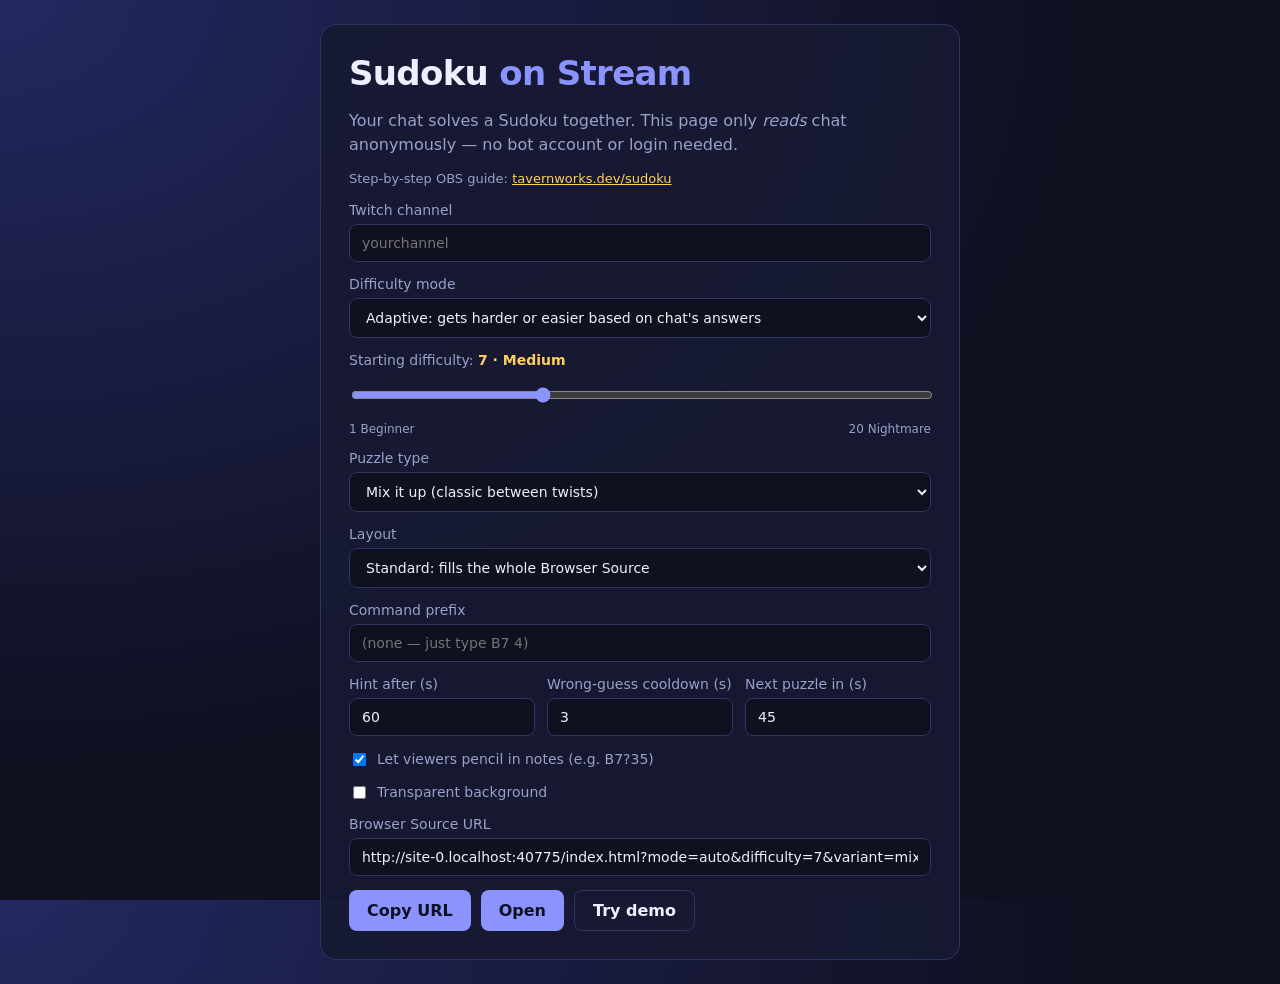
==== index.html @ 921c8704 "Merge remote-tracking branch 'origin/main' into ccr-f6bbf053-8297dw # Conflicts: #	index.html #	js/g" ====
<!doctype html>
<html lang="en">
<head>
  <meta charset="utf-8">
  <meta name="viewport" content="width=device-width, initial-scale=1">
  <title>Sudoku on Stream</title>
  <link rel="stylesheet" href="css/style.css">
</head>
<body>
  <!-- Setup screen: shown when no ?channel= is given -->
  <section id="setup">
    <div class="setup-card">
      <h1>Sudoku <span>on Stream</span></h1>
      <p>Your chat solves a Sudoku together. This page only <em>reads</em> chat anonymously — no bot account or login needed.</p>
      <p class="small">Step-by-step OBS guide: <a href="https://tavernworks.dev/sudoku/" target="_blank" rel="noopener">tavernworks.dev/sudoku</a></p>
      <form id="setup-form">
        <label>Twitch channel <input name="channel" placeholder="yourchannel" required autocomplete="off"></label>
        <label>Difficulty mode
          <select name="mode">
            <option value="auto">Adaptive: gets harder or easier based on chat's answers</option>
            <option value="fixed">Fixed: always the level below</option>
            <option value="rotate">Cycle: every level in turn, 1 → 20</option>
          </select>
        </label>
        <label><span><span id="setup-level-lbl">Starting difficulty:</span> <b id="setup-level">7 · Medium</b></span>
          <input type="range" name="difficulty" min="1" max="20" step="1" value="7">
          <span class="range-ends"><span>1 Beginner</span><span>20 Nightmare</span></span>
        </label>
        <label>Puzzle type
          <select name="variant">
            <option value="mix">Mix it up (classic between twists)</option>
            <option value="classic">Classic only</option>
            <option value="diagonal">Diagonal: both diagonals have 1–9</option>
            <option value="windoku">Windoku: 4 extra shaded boxes</option>
            <option value="centerdot">Center Dot: box centers have 1–9</option>
            <option value="asterisk">Asterisk: 9 starred cells have 1–9</option>
          </select>
        </label>
        <label>Layout
          <select name="frame">
            <option value="">Standard: fills the whole Browser Source</option>
            <option value="1">GuildScribe theme: fits the Sudoku on Stream scene's window (1464 × 912)</option>
          </select>
        </label>
        <label>Command prefix <input name="prefix" placeholder="(none — just type B7 4)" autocomplete="off"></label>
        <div class="row3">
          <label>Hint after (s) <input name="hint" type="number" min="0" value="60"></label>
          <label>Wrong-guess cooldown (s) <input name="cooldown" type="number" min="0" value="3"></label>
          <label>Next puzzle in (s) <input name="next" type="number" min="3" value="45"></label>
        </div>
        <label class="check"><input type="checkbox" name="notes" value="1" checked> Let viewers pencil in notes (e.g. B7?35)</label>
        <label class="check"><input type="checkbox" name="bg" value="transparent"> Transparent background</label>
        <label>Browser Source URL <input id="setup-url" readonly></label>
        <div class="actions">
          <button type="button" id="setup-copy">Copy URL</button>
          <button type="submit">Open</button>
          <button type="button" id="setup-demo" class="ghost">Try demo</button>
        </div>
      </form>
    </div>
  </section>

  <!-- Game screen -->
  <main id="game">
    <div class="board-wrap">
      <div id="board"></div>
    </div>
    <aside class="panel">
      <header>
        <h1>Sudoku <span>on Stream</span></h1>
        <div class="meta">
          <span id="round-no"></span>
          <span id="difficulty"></span>
          <span id="variant" hidden></span>
          <span id="timer">0:00</span>
        </div>
        <div class="progress"><div id="progress-bar"></div></div>
        <div class="meta small"><span id="remaining"></span><span id="hint-in"></span></div>
      </header>

      <section class="how">
        <h2>How to play</h2>
        <p id="rule" class="rule" hidden></p>
        <p>Type a <b>cell</b> then a <b>number</b> in chat:</p>
        <div class="example"><span id="how-prefix"></span>B7 4</div>
        <p class="small">No space needed: <code><span id="how-prefix3"></span>B74</code> works too, and so does <code><span id="how-prefix2"></span>b7=4</code>. Right answer <b>+10</b>, finish a row / column / box <b>+5</b> each, wrong <b>−2</b> and a short timeout.</p>
        <div id="how-notes" class="notes-how">
          <p class="small">✏️ <b>Notes:</b> put <b>?</b> after the cell, then the numbers. No points.</p>
          <p id="note-ex" class="note-ex" hidden><code id="note-ex-cmd"></code> <span id="note-ex-what"></span>, like the dashed cell <b id="note-ex-cell"></b>, which always shows what can still go there.</p>
          <p class="small"><code><span class="how-prefix-n"></span>B7?-3</code> rubs out 3 · <code><span class="how-prefix-n"></span>B7?x</code> clears.</p>
        </div>
      </section>

      <section>
        <h2>This puzzle</h2>
        <ol id="round-list" class="lb"></ol>
      </section>

      <section>
        <h2>All-time</h2>
        <ol id="all-list" class="lb"></ol>
      </section>

      <section class="feed-wrap">
        <h2>Live</h2>
        <ul id="feed"></ul>
      </section>

      <footer><span id="status" data-state="connecting">○ connecting…</span></footer>
      <input id="test-input" placeholder="Test chat: type B7 4 or !sudoku new, then Enter" hidden>
    </aside>

    <div id="paused-card">
      <div class="pc-icon">⏸</div>
      <div class="pc-title">Paused</div>
      <div class="pc-sub">Back in a moment — hold your answers!</div>
    </div>

    <div id="overlay">
      <div class="ov-card">
        <div class="ov-title">Solved!</div>
        <div class="ov-mvp-lbl">MVP</div>
        <div id="ov-mvp"></div>
        <div id="ov-time"></div>
        <ol id="ov-list" class="lb"></ol>
        <div id="ov-adapt"></div>
        <div class="ov-next">Next puzzle in <b id="ov-next"></b>s</div>
      </div>
    </div>
  </main>

  <script src="js/sudoku.js"></script>
  <script src="js/twitch.js"></script>
  <script src="js/game.js"></script>
</body>
</html>
---- css/style.css ----
:root {
  --bg: #0f1020;
  --bg2: #171a33;
  --panel: rgba(23, 26, 51, 0.92);
  --line: #2e3463;
  --line-strong: #8b93ff;
  --text: #eef0ff;
  --muted: #9aa0c8;
  --given: #ffffff;
  --accent: #8b93ff;
  --accent2: #ffcf5c;
  --good: #4ade80;
  --bad: #ff5c7a;
  --cell: #1b1f3d;
  --cell-empty: #14172e;
  /* Board: light "paper" with dark ink for maximum number contrast. */
  --b-empty: #f8f9ff;
  --b-given-bg: #dde2f7;
  --b-given: #0e1130;
  --b-claimed-bg: #ffffff;
  --b-line: #b7bde0;
  --b-line-strong: #2f3576;
  --b-coord: #7d84ad;
  --b-note: #3a418c;
  --b-hint: #5d6390;
  --b-mark: #b77900;
  --font: "Segoe UI", system-ui, -apple-system, Roboto, "Helvetica Neue", Arial, sans-serif;
}

* { box-sizing: border-box; }
html, body { margin: 0; height: 100%; }
body {
  background: radial-gradient(ellipse at top left, #232860 0%, var(--bg) 60%);
  color: var(--text);
  font-family: var(--font);
  overflow: hidden;
}
body.transparent { background: transparent; }

/* ---------- Setup ---------- */
#setup { display: none; min-height: 100%; padding: 24px 16px; overflow: auto; }
body.setup-mode { overflow: auto; }
body.setup-mode #setup { display: grid; place-items: center; }
body.setup-mode #game { display: none; }
.setup-card { width: min(640px, 100%); background: var(--panel); border: 1px solid var(--line); border-radius: 16px; padding: 28px; }
.setup-card p { color: var(--muted); line-height: 1.5; }
.setup-card p.small { font-size: 13px; margin-top: -4px; }
.setup-card a { color: var(--accent2); }
#setup-form { display: grid; gap: 14px; }
#setup-form label { display: grid; gap: 6px; font-size: 14px; color: var(--muted); }
#setup-form label.check { display: flex; align-items: center; gap: 8px; }
#setup-form label b { color: var(--accent2); }
#setup-form input[type=range] { width: 100%; padding: 0; accent-color: var(--accent); }
#setup-form input[type=range]:disabled { opacity: 0.4; }
.range-ends { display: flex; justify-content: space-between; font-size: 12px; }
#setup-form input:not([type=checkbox]), #setup-form select {
  font: inherit; color: var(--text); background: var(--bg); border: 1px solid var(--line); border-radius: 8px; padding: 10px 12px; width: 100%;
}
.row3 { display: grid; grid-template-columns: repeat(3, 1fr); gap: 12px; }
@media (max-width: 560px) { .row3 { grid-template-columns: 1fr; } }
.actions { display: flex; gap: 10px; flex-wrap: wrap; }
button { font: inherit; font-weight: 600; border: 0; border-radius: 8px; padding: 10px 18px; background: var(--accent); color: #0f1020; cursor: pointer; }
button.ghost { background: transparent; color: var(--text); border: 1px solid var(--line); }

/* ---------- Game layout ---------- */
#game { display: flex; height: 100vh; padding: 2.5vh; gap: 2.5vh; }
.board-wrap { flex: 0 0 auto; height: 95vh; aspect-ratio: 1; display: grid; place-items: center; }
#board {
  width: 100%; height: 100%;
  display: grid;
  grid-template-columns: 0.55fr repeat(9, 1fr);
  grid-template-rows: 0.55fr repeat(9, 1fr);
  gap: 0;
}
.lbl { display: grid; place-items: center; color: var(--accent); font-weight: 800; font-size: 3.2vh; }
.lbl.col { align-items: end; padding-bottom: 0.6vh; }
.lbl.row { justify-items: end; padding-right: 1vh; }

.cell {
  position: relative;
  display: grid; place-items: center;
  background: var(--b-claimed-bg);
  border-right: 1px solid var(--b-line);
  border-bottom: 1px solid var(--b-line);
  transition: background 0.3s;
}
/* outer frame */
#board > .cell:nth-child(10n + 2) { border-left: 3px solid var(--b-line-strong); }
#board > .cell:nth-child(n + 12):nth-child(-n + 20) { border-top: 3px solid var(--b-line-strong); }
#board > .cell:nth-child(10n) { border-right: 3px solid var(--b-line-strong); }
#board > .cell:nth-child(n + 92) { border-bottom: 3px solid var(--b-line-strong); }
.cell.br { border-right: 3px solid var(--b-line-strong); }
.cell.bb { border-bottom: 3px solid var(--b-line-strong); }

.cell.empty { background: var(--b-empty); }
.cell .num { font-size: 5.6vh; font-weight: 700; line-height: 1; }
.cell .num { color: var(--b-given); }
.cell.given .num { color: var(--b-given); font-weight: 800; }
.cell.given { background: var(--b-given-bg); }
.cell.hint .num { color: var(--b-hint); font-style: italic; }
.cell .who {
  position: absolute; bottom: 0.35vh; left: 0; right: 0; text-align: center;
  font-size: 1.15vh; font-weight: 600; white-space: nowrap; overflow: hidden; text-overflow: ellipsis; padding: 0 0.3vh; opacity: 0.9;
}
.cell .coord { position: absolute; top: 0.3vh; left: 0.5vh; font-size: 1.15vh; color: var(--b-coord); opacity: 0; }
.cell.empty .coord { opacity: 0.85; }

.cell.pop .num { animation: pop 0.5s ease-out; }
@keyframes pop { 0% { transform: scale(0.2); opacity: 0; } 60% { transform: scale(1.35); } 100% { transform: scale(1); opacity: 1; } }
.cell.wrong { animation: shake 0.45s; background: #ffd3db; }
.cell.wrong .num { color: #c8102e !important; }
@keyframes shake { 0%, 100% { transform: none; } 20%, 60% { transform: translateX(-0.6vh); } 40%, 80% { transform: translateX(0.6vh); } }
.cell.unit { animation: unit 1.1s ease-out; }
@keyframes unit { 0% { background: #ffd66b; } }

/* Pencil-mark notes: a 3x3 mini grid, digit d sits in position d. */
.cell .notes {
  position: absolute; inset: 1.5vh 0.5vh 0.5vh; display: none;
  grid-template-columns: repeat(3, 1fr); grid-template-rows: repeat(3, 1fr);
  place-items: center; pointer-events: none;
}
.cell.has-notes .notes { display: grid; }
.cell.wrong .notes { display: none; }
.cell .notes span { font-size: 2vh; font-weight: 700; line-height: 1; color: var(--b-note); visibility: hidden; }
.cell .notes span.on { visibility: visible; }
.cell.noted .notes { animation: noted 0.6s ease-out; }
@keyframes noted { 0% { opacity: 0.2; transform: scale(0.85); } 100% { opacity: 1; transform: none; } }
.how .notes-how { margin-top: 0.8vh; }
.how .note-ex { color: var(--text); font-size: 1.8vh; }
.how .note-ex code { font-size: 2.4vh; font-weight: 800; background: var(--bg); border-radius: 0.6vh; padding: 0.1vh 0.8vh; font-family: ui-monospace, Consolas, monospace; }
/* The always-on notes example cell. */
.cell.example { outline: 0.35vh dashed var(--b-mark); outline-offset: -0.55vh; }
.cell.example .notes span { color: var(--b-mark); }
.cell.example .coord { color: var(--b-mark); font-weight: 700; }

/* Variant regions: a tint that works on given, empty and claimed cells. */
.cell.x-diag, .cell.x-win, .cell.x-dot, .cell.x-star { box-shadow: inset 0 0 0 100vh rgba(255, 186, 40, 0.22); }
.cell.x-dot::after, .cell.x-star::after {
  position: absolute; top: 0.25vh; right: 0.6vh; font-size: 1.6vh; line-height: 1; color: var(--b-mark);
}
.cell.x-dot::after { content: "●"; }
.cell.x-star::after { content: "★"; }

/* ---------- Panel ---------- */
.panel {
  flex: 1 1 auto; min-width: 0;
  display: flex; flex-direction: column; gap: 1.6vh;
  background: var(--panel); border: 1px solid var(--line); border-radius: 1.6vh; padding: 2.2vh 2.4vh;
  font-size: 1.9vh; overflow: hidden;
}
h1 { margin: 0; font-size: 4vh; letter-spacing: -0.02em; }
h1 span { color: var(--accent); }
.setup-card h1 { font-size: 34px; }
h2 { margin: 0 0 0.8vh; font-size: 1.5vh; text-transform: uppercase; letter-spacing: 0.12em; color: var(--muted); }
.meta { display: flex; gap: 1.2vh; align-items: center; margin-top: 1vh; color: var(--muted); }
.meta.small { font-size: 1.5vh; justify-content: space-between; margin-top: 0.6vh; }
#timer { margin-left: auto; font-variant-numeric: tabular-nums; color: var(--text); font-weight: 700; }
#difficulty { text-transform: capitalize; font-weight: 700; padding: 0.2vh 1vh; border-radius: 99px; background: var(--line); color: var(--text); }
#difficulty[data-level=easy] { background: #1f5f3f; }
#difficulty[data-level=medium] { background: #6a5520; }
#difficulty[data-level=hard] { background: #7a2338; }
#difficulty[data-level=expert] { background: #4b1f7a; }
#variant { font-weight: 700; padding: 0.2vh 1vh; border-radius: 99px; background: #6a5520; color: var(--accent2); }
.how p.rule { color: var(--accent2); font-weight: 700; background: rgba(255, 207, 92, 0.1); border-left: 0.4vh solid var(--accent2); padding: 0.6vh 1vh; border-radius: 0.6vh; margin-bottom: 1vh; }
.progress { height: 1vh; background: var(--bg); border-radius: 99px; overflow: hidden; margin-top: 1.2vh; }
#progress-bar { height: 100%; width: 0; background: linear-gradient(90deg, var(--accent), var(--accent2)); transition: width 0.25s linear, background 0.6s; }
#progress-bar.snap { transition: none; }
/* Hint countdown: drains from full to empty, warming up as the next hint gets close. */
#progress-bar[data-level=ok] { background: var(--accent); }
#progress-bar[data-level=low] { background: var(--accent2); }
#progress-bar[data-level=urgent] { background: var(--bad); animation: hintpulse 0.8s ease-in-out infinite; }
@keyframes hintpulse { 50% { opacity: 0.55; } }

.how p { margin: 0.4vh 0; color: var(--muted); line-height: 1.4; }
.how p b { color: var(--text); }
.small { font-size: 1.5vh; }
.example { font-size: 3.6vh; font-weight: 800; color: var(--accent2); background: var(--bg); border-radius: 1vh; padding: 0.6vh 1.4vh; display: inline-block; margin: 0.4vh 0; font-family: ui-monospace, Consolas, monospace; }
code { color: var(--accent2); }

.lb { list-style: none; margin: 0; padding: 0; display: grid; gap: 0.5vh; }
.lb li { display: flex; gap: 1vh; align-items: center; background: rgba(255, 255, 255, 0.04); border-radius: 0.8vh; padding: 0.35vh 1vh; }
.lb .rk { width: 2.4vh; color: var(--muted); font-weight: 700; }
.lb .nm { font-weight: 700; flex: 1; min-width: 0; overflow: hidden; text-overflow: ellipsis; white-space: nowrap; }
.lb .dt { font-variant-numeric: tabular-nums; color: var(--text); }
.lb li:first-child .rk { color: var(--accent2); }
.lb .empty-li { color: var(--muted); justify-content: center; }

.feed-wrap { flex: 1 1 0; min-height: 8vh; overflow: hidden; }
.panel > section, .panel > header, .panel > footer, #test-input { flex-shrink: 0; }
#feed { list-style: none; margin: 0; padding: 0; display: grid; gap: 0.4vh; font-size: 1.7vh; }
#feed li { animation: slidein 0.3s ease-out; white-space: nowrap; overflow: hidden; text-overflow: ellipsis; }
#feed li.good em { color: var(--good); font-style: normal; font-weight: 700; }
#feed li.bad span { color: var(--bad); }
#feed li.bad em { color: var(--bad); font-style: normal; }
#feed li.system { color: var(--accent2); }
#feed small { color: var(--accent2); }
@keyframes slidein { from { transform: translateX(2vh); opacity: 0; } to { transform: none; opacity: 1; } }

footer { font-size: 1.4vh; color: var(--muted); }
#status[data-state=connected], #status[data-state=demo] { color: var(--good); }
#status[data-state=disconnected] { color: var(--bad); }
#test-input { font: inherit; font-size: 1.8vh; padding: 1vh; border-radius: 0.8vh; border: 1px solid var(--line); background: var(--bg); color: var(--text); }

/* ---------- Round-end overlay ---------- */
#overlay { position: fixed; inset: 0; display: none; place-items: center; background: rgba(8, 9, 20, 0.72); backdrop-filter: blur(4px); }
#overlay.show { display: grid; animation: fade 0.4s; }
@keyframes fade { from { opacity: 0; } }
.ov-card { background: var(--bg2); border: 2px solid var(--accent); border-radius: 2vh; padding: 4vh 6vh; text-align: center; min-width: 50vh; box-shadow: 0 0 6vh rgba(139, 147, 255, 0.35); }
.ov-title { font-size: 7vh; font-weight: 900; color: var(--accent2); }
.ov-mvp-lbl { margin-top: 1vh; color: var(--muted); text-transform: uppercase; letter-spacing: 0.2em; font-size: 1.6vh; }
#ov-mvp { font-size: 5vh; font-weight: 800; }
#ov-time { color: var(--muted); margin: 1vh 0 2vh; font-size: 2vh; }
#ov-list { text-align: left; font-size: 2.2vh; }
#ov-adapt { margin-top: 2.4vh; font-size: 2.2vh; font-weight: 700; color: var(--text); }
#ov-adapt[data-dir="1"] { color: var(--good); }
#ov-adapt[data-dir="-1"] { color: var(--bad); }
.ov-next { margin-top: 1.2vh; color: var(--muted); font-size: 2vh; }
.ov-next b { color: var(--text); }

/* ---------- Stopped ---------- */
#paused-card { position: fixed; inset: 0; display: none; place-content: center; text-align: center; gap: 1vh; background: rgba(8, 9, 20, 0.78); backdrop-filter: blur(6px); z-index: 10; }
body.paused #paused-card { display: grid; animation: fade 0.3s; }
.pc-icon { font-size: 10vh; line-height: 1; color: var(--accent); }
.pc-title { font-size: 8vh; font-weight: 900; color: var(--accent2); }
.pc-sub { font-size: 2.6vh; color: var(--muted); }

/* ---------- Framed: fills the torn window of GuildScribe's "Sudoku on Stream" theme scene ----------
   Wood-desk background, a cream parchment board and dark-glass panel like the theme's goldboard card.
   The padding keeps everything clear of the theme's torn edge, which overlaps the window by up to ~28 px. */
body.framed {
  --f-pad: 3.9vh;
  --f-head: "Cinzel", Georgia, serif;
  --text: #f6ead2;
  --muted: #c8ab82;
  --accent: #e6a56e;
  --accent2: #f2c46a;
  --line: #5e4128;
  --bg: #120c07;
  --bg2: #1d140c;
  --panel: rgba(21, 16, 11, 0.86);
  --b-empty: #fdf6e3;
  --b-given-bg: #ecdcb2;
  --b-given: #2b1a0a;
  --b-claimed-bg: #fffaf0;
  --b-line: #ccb489;
  --b-line-strong: #5a3a16;
  --b-coord: #a08355;
  --b-note: #6b4419;
  --b-hint: #7a6040;
  --b-mark: #b26a12;
  background:
    radial-gradient(ellipse at 28% 18%, rgba(255, 214, 150, 0.10), transparent 60%),
    repeating-linear-gradient(97deg, transparent 0 34px, rgba(0, 0, 0, 0.10) 34px 35px, transparent 35px 71px),
    linear-gradient(160deg, #3b2716 0%, #24180d 55%, #170f08 100%);
}
body.framed.transparent { background: transparent; }
.framed #game { padding: var(--f-pad); gap: var(--f-pad); }
.framed .board-wrap { height: calc(100vh - 2 * var(--f-pad)); }
.framed .lbl { color: var(--accent2); font-family: var(--f-head); text-shadow: 0 0.2vh 0.4vh #000; }
.framed .cell.unit { animation-name: unit-framed; }
@keyframes unit-framed { 0% { background: #f7c96a; } }
.framed .panel {
  font-size: 1.8vh; gap: 1.3vh; padding: 2vh 2.2vh;
  border: 1px solid rgba(230, 165, 110, 0.5);
  border-radius: 1vh;
  box-shadow: inset 0 0 0 0.5vh rgba(0, 0, 0, 0.18), inset 0 0 0 0.6vh rgba(230, 165, 110, 0.18), 0 0.8vh 2.4vh rgba(0, 0, 0, 0.45);
}
.framed h1 { font-family: var(--f-head); font-weight: 700; letter-spacing: 0.04em; color: var(--accent2); font-size: 3.3vh; }
.framed h1 span { color: var(--text); }
.framed h2 { font-family: var(--f-head); font-weight: 700; color: var(--accent); letter-spacing: 0.14em; font-size: 1.6vh; }
.framed .lb li { background: rgba(255, 236, 200, 0.06); padding: 0.2vh 1vh; }
.framed .example { font-size: 3.2vh; }
.framed .example { border: 1px solid rgba(242, 196, 106, 0.35); }
.framed #difficulty { background: var(--line); }
.framed #overlay { background: rgba(14, 9, 4, 0.72); }
.framed .ov-card { background: var(--bg2); border-color: var(--accent2); box-shadow: 0 0 6vh rgba(242, 196, 106, 0.28); }
.framed .ov-title, .framed .pc-title, .framed #ov-mvp { font-family: var(--f-head); }
.framed #paused-card { background: rgba(14, 9, 4, 0.8); }
/* Room for the Live feed: all-time shows its top 3 here (this puzzle keeps 5). */
.framed #all-list li:nth-child(n + 4) { display: none; }
.framed .feed-wrap { min-height: 12vh; }
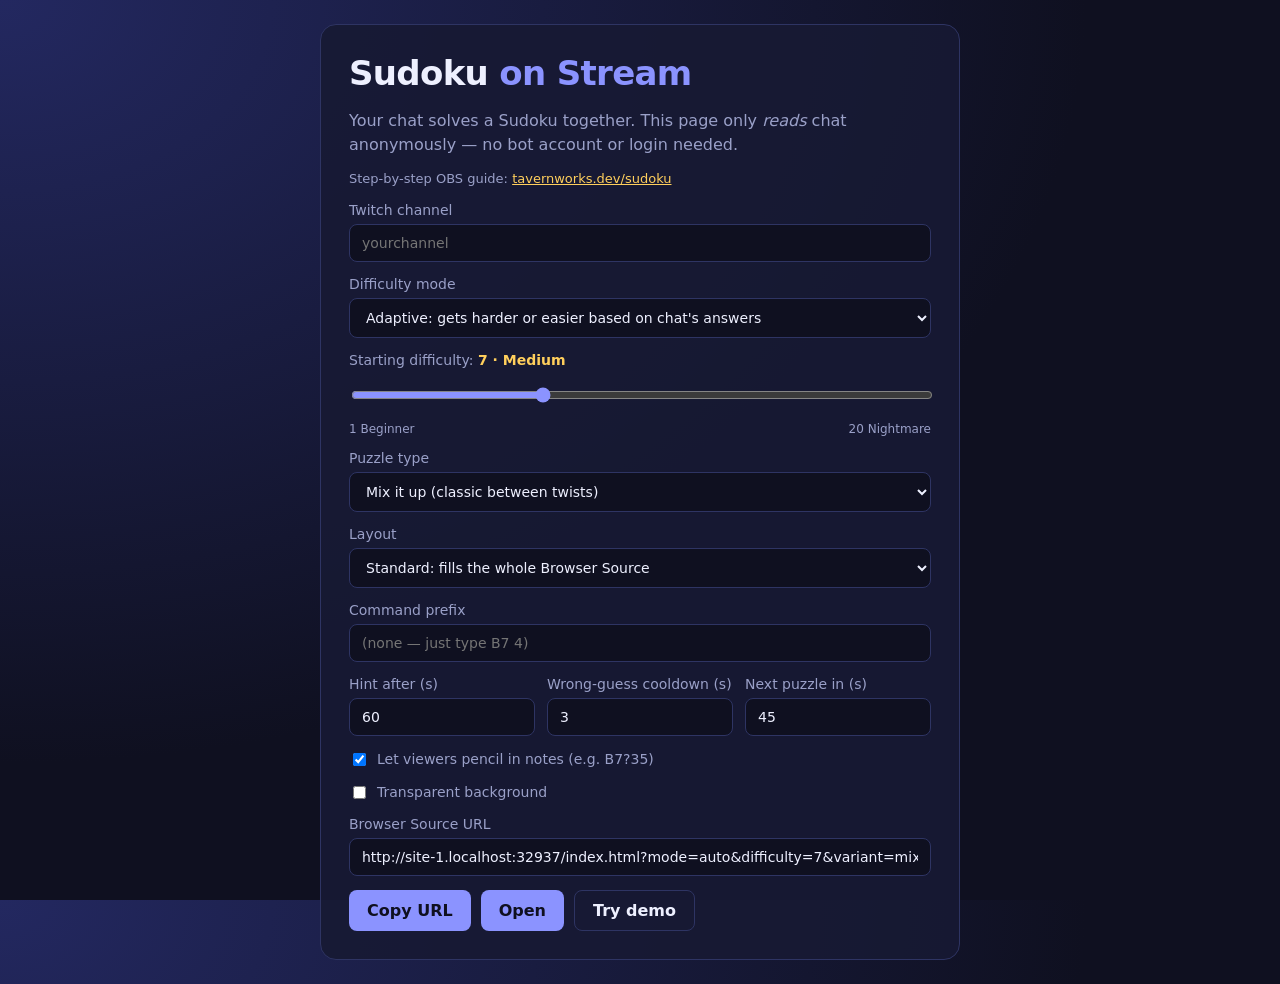
==== commit 61640047: "v1.0.2: link to tavernworks.dev/sudoku on the overlay, no-space input hint Co-Authored-By: Claude Op" ====
--- a/index.html
+++ b/index.html
@@ -89,6 +89,7 @@
           <p id="note-ex" class="note-ex" hidden><code id="note-ex-cmd"></code> <span id="note-ex-what"></span>, like the dashed cell <b id="note-ex-cell"></b>, which always shows what can still go there.</p>
           <p class="small"><code><span class="how-prefix-n"></span>B7?-3</code> rubs out 3 · <code><span class="how-prefix-n"></span>B7?x</code> clears.</p>
         </div>
+        <p class="small get-it">Get it for your stream: <b>tavernworks.dev/sudoku</b></p>
       </section>
 
       <section>
--- a/css/style.css
+++ b/css/style.css
@@ -126,6 +126,7 @@
 .cell.noted .notes { animation: noted 0.6s ease-out; }
 @keyframes noted { 0% { opacity: 0.2; transform: scale(0.85); } 100% { opacity: 1; transform: none; } }
 .how .notes-how { margin-top: 0.8vh; }
+.how p.get-it { margin-top: 1vh; padding-top: 0.8vh; border-top: 1px solid rgba(255, 255, 255, 0.08); }
 .how .note-ex { color: var(--text); font-size: 1.8vh; }
 .how .note-ex code { font-size: 2.4vh; font-weight: 800; background: var(--bg); border-radius: 0.6vh; padding: 0.1vh 0.8vh; font-family: ui-monospace, Consolas, monospace; }
 /* The always-on notes example cell. */
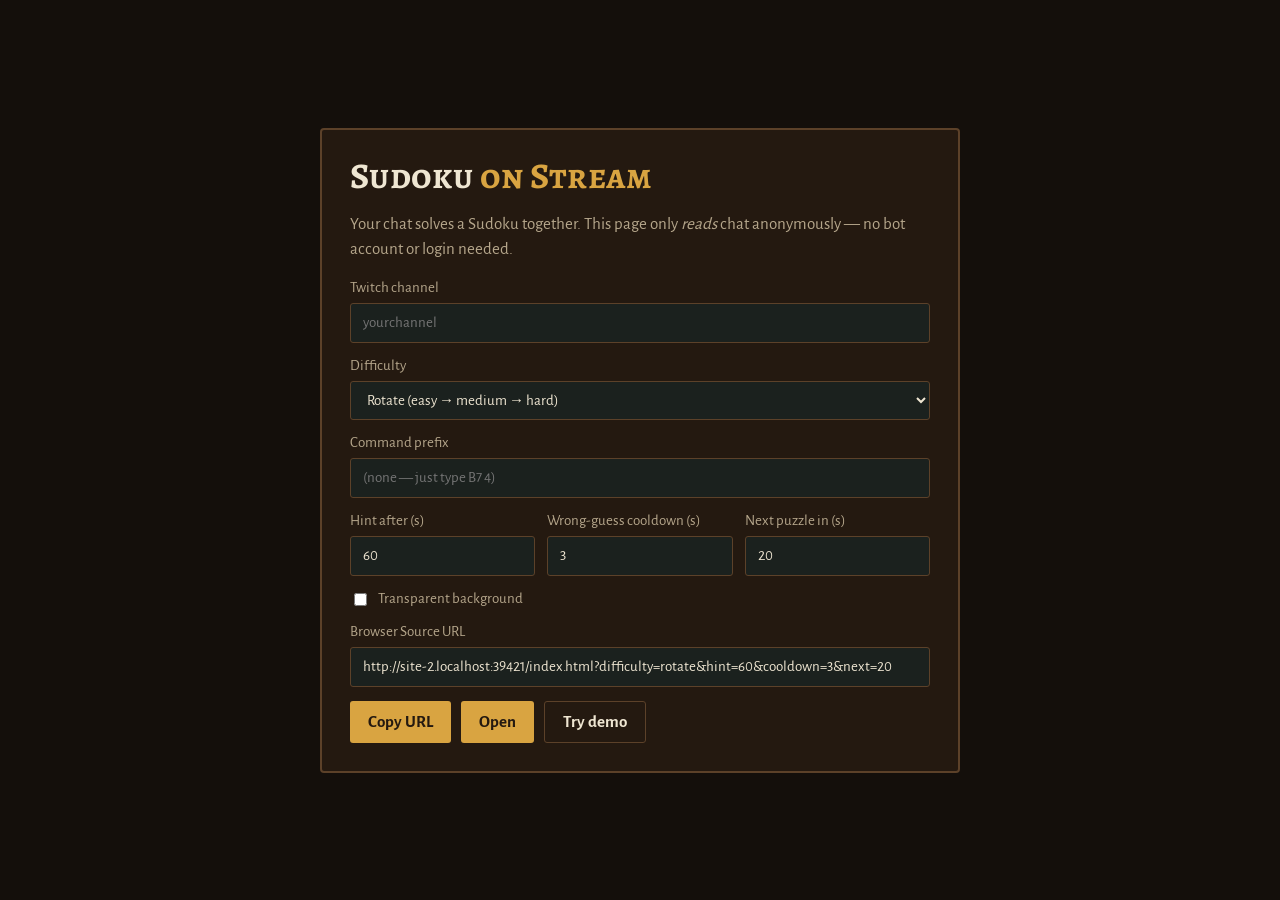
==== commit 0a4a739a: "Restyle the overlay as a tavern chalkboard Swap the generic indigo dashboard look (system font, radi" ====
--- a/index.html
+++ b/index.html
@@ -12,43 +12,22 @@
     <div class="setup-card">
       <h1>Sudoku <span>on Stream</span></h1>
       <p>Your chat solves a Sudoku together. This page only <em>reads</em> chat anonymously — no bot account or login needed.</p>
-      <p class="small">Step-by-step OBS guide: <a href="https://tavernworks.dev/sudoku/" target="_blank" rel="noopener">tavernworks.dev/sudoku</a></p>
       <form id="setup-form">
         <label>Twitch channel <input name="channel" placeholder="yourchannel" required autocomplete="off"></label>
-        <label>Difficulty mode
-          <select name="mode">
-            <option value="auto">Adaptive: gets harder or easier based on chat's answers</option>
-            <option value="fixed">Fixed: always the level below</option>
-            <option value="rotate">Cycle: every level in turn, 1 → 20</option>
-          </select>
-        </label>
-        <label><span><span id="setup-level-lbl">Starting difficulty:</span> <b id="setup-level">7 · Medium</b></span>
-          <input type="range" name="difficulty" min="1" max="20" step="1" value="7">
-          <span class="range-ends"><span>1 Beginner</span><span>20 Nightmare</span></span>
-        </label>
-        <label>Puzzle type
-          <select name="variant">
-            <option value="mix">Mix it up (classic between twists)</option>
-            <option value="classic">Classic only</option>
-            <option value="diagonal">Diagonal: both diagonals have 1–9</option>
-            <option value="windoku">Windoku: 4 extra shaded boxes</option>
-            <option value="centerdot">Center Dot: box centers have 1–9</option>
-            <option value="asterisk">Asterisk: 9 starred cells have 1–9</option>
-          </select>
-        </label>
-        <label>Layout
-          <select name="frame">
-            <option value="">Standard: fills the whole Browser Source</option>
-            <option value="1">GuildScribe theme: fits the Sudoku on Stream scene's window (1464 × 912)</option>
+        <label>Difficulty
+          <select name="difficulty">
+            <option value="rotate">Rotate (easy → medium → hard)</option>
+            <option value="easy">Easy</option>
+            <option value="medium">Medium</option>
+            <option value="hard">Hard</option>
           </select>
         </label>
         <label>Command prefix <input name="prefix" placeholder="(none — just type B7 4)" autocomplete="off"></label>
         <div class="row3">
           <label>Hint after (s) <input name="hint" type="number" min="0" value="60"></label>
           <label>Wrong-guess cooldown (s) <input name="cooldown" type="number" min="0" value="3"></label>
-          <label>Next puzzle in (s) <input name="next" type="number" min="3" value="45"></label>
+          <label>Next puzzle in (s) <input name="next" type="number" min="3" value="20"></label>
         </div>
-        <label class="check"><input type="checkbox" name="notes" value="1" checked> Let viewers pencil in notes (e.g. B7?35)</label>
         <label class="check"><input type="checkbox" name="bg" value="transparent"> Transparent background</label>
         <label>Browser Source URL <input id="setup-url" readonly></label>
         <div class="actions">
@@ -71,7 +50,6 @@
         <div class="meta">
           <span id="round-no"></span>
           <span id="difficulty"></span>
-          <span id="variant" hidden></span>
           <span id="timer">0:00</span>
         </div>
         <div class="progress"><div id="progress-bar"></div></div>
@@ -80,16 +58,9 @@
 
       <section class="how">
         <h2>How to play</h2>
-        <p id="rule" class="rule" hidden></p>
         <p>Type a <b>cell</b> then a <b>number</b> in chat:</p>
         <div class="example"><span id="how-prefix"></span>B7 4</div>
-        <p class="small">No space needed: <code><span id="how-prefix3"></span>B74</code> works too, and so does <code><span id="how-prefix2"></span>b7=4</code>. Right answer <b>+10</b>, finish a row / column / box <b>+5</b> each, wrong <b>−2</b> and a short timeout.</p>
-        <div id="how-notes" class="notes-how">
-          <p class="small">✏️ <b>Notes:</b> put <b>?</b> after the cell, then the numbers. No points.</p>
-          <p id="note-ex" class="note-ex" hidden><code id="note-ex-cmd"></code> <span id="note-ex-what"></span>, like the dashed cell <b id="note-ex-cell"></b>, which always shows what can still go there.</p>
-          <p class="small"><code><span class="how-prefix-n"></span>B7?-3</code> rubs out 3 · <code><span class="how-prefix-n"></span>B7?x</code> clears.</p>
-        </div>
-        <p class="small get-it">Get it for your stream: <b>tavernworks.dev/sudoku</b></p>
+        <p class="small">Also works: <code><span id="how-prefix2"></span>b7=4</code>. Right answer <b>+10</b>, finish a row / column / box <b>+5</b> each, wrong <b>−2</b> and a short timeout.</p>
       </section>
 
       <section>
@@ -107,15 +78,9 @@
         <ul id="feed"></ul>
       </section>
 
-      <footer><span id="status" data-state="connecting">○ connecting…</span></footer>
+      <footer><span id="status" data-state="connecting">○ connecting…</span><span class="brand">Homebrewed by Stoned Sheamus</span></footer>
       <input id="test-input" placeholder="Test chat: type B7 4 or !sudoku new, then Enter" hidden>
     </aside>
-
-    <div id="paused-card">
-      <div class="pc-icon">⏸</div>
-      <div class="pc-title">Paused</div>
-      <div class="pc-sub">Back in a moment — hold your answers!</div>
-    </div>
 
     <div id="overlay">
       <div class="ov-card">
@@ -124,7 +89,6 @@
         <div id="ov-mvp"></div>
         <div id="ov-time"></div>
         <ol id="ov-list" class="lb"></ol>
-        <div id="ov-adapt"></div>
         <div class="ov-next">Next puzzle in <b id="ov-next"></b>s</div>
       </div>
     </div>
--- a/css/style.css
+++ b/css/style.css
@@ -1,38 +1,49 @@
+/* Tavern chalkboard look: a slate board in an oak frame, ledger-style scores.
+   Fonts are bundled in /fonts (Alegreya family, SIL OFL) so it still works offline from file://. */
+
+@font-face { font-family: "Alegreya"; src: url("../fonts/alegreya-latin-700-normal.woff2") format("woff2"); font-weight: 700; font-style: normal; font-display: block; }
+@font-face { font-family: "Alegreya"; src: url("../fonts/alegreya-latin-400-italic.woff2") format("woff2"); font-weight: 400; font-style: italic; font-display: block; }
+@font-face { font-family: "Alegreya SC"; src: url("../fonts/alegreya-sc-latin-700-normal.woff2") format("woff2"); font-weight: 700; font-style: normal; font-display: block; }
+@font-face { font-family: "Alegreya Sans"; src: url("../fonts/alegreya-sans-latin-400-normal.woff2") format("woff2"); font-weight: 400; font-style: normal; font-display: block; }
+@font-face { font-family: "Alegreya Sans"; src: url("../fonts/alegreya-sans-latin-700-normal.woff2") format("woff2"); font-weight: 700; font-style: normal; font-display: block; }
+
 :root {
-  --bg: #0f1020;
-  --bg2: #171a33;
-  --panel: rgba(23, 26, 51, 0.92);
-  --line: #2e3463;
-  --line-strong: #8b93ff;
-  --text: #eef0ff;
-  --muted: #9aa0c8;
-  --given: #ffffff;
-  --accent: #8b93ff;
-  --accent2: #ffcf5c;
-  --good: #4ade80;
-  --bad: #ff5c7a;
-  --cell: #1b1f3d;
-  --cell-empty: #14172e;
-  /* Board: light "paper" with dark ink for maximum number contrast. */
-  --b-empty: #f8f9ff;
-  --b-given-bg: #dde2f7;
-  --b-given: #0e1130;
-  --b-claimed-bg: #ffffff;
-  --b-line: #b7bde0;
-  --b-line-strong: #2f3576;
-  --b-coord: #7d84ad;
-  --b-note: #3a418c;
-  --b-hint: #5d6390;
-  --b-mark: #b77900;
-  --font: "Segoe UI", system-ui, -apple-system, Roboto, "Helvetica Neue", Arial, sans-serif;
+  /* wood */
+  --oak: #3b2a1c;
+  --oak-dark: #241910;
+  --oak-edge: #5c4129;
+  --room: #140f0b;
+  /* slate */
+  --slate: #232a27;
+  --slate-deep: #1b211e;
+  --chalk: #ece5d3;
+  --chalk-dim: rgba(236, 229, 211, 0.5);
+  --chalk-line: rgba(236, 229, 211, 0.16);
+  --chalk-box: rgba(236, 229, 211, 0.62);
+  /* ink and brass */
+  --text: #efe6d2;
+  --muted: #b5a68b;
+  --brass: #d9a441;
+  --good: #9cc47a;
+  --bad: #e0705a;
+
+  --serif: "Alegreya", Georgia, "Times New Roman", serif;
+  --caps: "Alegreya SC", "Alegreya", Georgia, serif;
+  --sans: "Alegreya Sans", "Trebuchet MS", Verdana, sans-serif;
+
+  /* faint chalk dust so the slate isn't a flat fill */
+  --dust: url("data:image/svg+xml,%3Csvg xmlns='http://www.w3.org/2000/svg' width='160' height='160'%3E%3Cfilter id='n'%3E%3CfeTurbulence type='fractalNoise' baseFrequency='0.9' numOctaves='2' stitchTiles='stitch'/%3E%3CfeColorMatrix values='0 0 0 0 1 0 0 0 0 1 0 0 0 0 1 0 0 0 0.05 0'/%3E%3C/filter%3E%3Crect width='100%25' height='100%25' filter='url(%23n)'/%3E%3C/svg%3E");
+  /* oak grain */
+  --grain: repeating-linear-gradient(92deg, rgba(0, 0, 0, 0.13) 0 2px, transparent 2px 9px, rgba(255, 255, 255, 0.025) 9px 10px, transparent 10px 23px);
 }
 
 * { box-sizing: border-box; }
 html, body { margin: 0; height: 100%; }
 body {
-  background: radial-gradient(ellipse at top left, #232860 0%, var(--bg) 60%);
+  background-color: var(--room);
   color: var(--text);
-  font-family: var(--font);
+  font-family: var(--sans);
+  font-variant-numeric: lining-nums;
   overflow: hidden;
 }
 body.transparent { background: transparent; }
@@ -42,29 +53,31 @@
 body.setup-mode { overflow: auto; }
 body.setup-mode #setup { display: grid; place-items: center; }
 body.setup-mode #game { display: none; }
-.setup-card { width: min(640px, 100%); background: var(--panel); border: 1px solid var(--line); border-radius: 16px; padding: 28px; }
+.setup-card { width: min(640px, 100%); background: var(--oak-dark); border: 2px solid var(--oak-edge); border-radius: 4px; padding: 28px; font-size: 17px; }
 .setup-card p { color: var(--muted); line-height: 1.5; }
-.setup-card p.small { font-size: 13px; margin-top: -4px; }
-.setup-card a { color: var(--accent2); }
 #setup-form { display: grid; gap: 14px; }
-#setup-form label { display: grid; gap: 6px; font-size: 14px; color: var(--muted); }
+#setup-form label { display: grid; gap: 6px; font-size: 15px; color: var(--muted); }
 #setup-form label.check { display: flex; align-items: center; gap: 8px; }
-#setup-form label b { color: var(--accent2); }
-#setup-form input[type=range] { width: 100%; padding: 0; accent-color: var(--accent); }
-#setup-form input[type=range]:disabled { opacity: 0.4; }
-.range-ends { display: flex; justify-content: space-between; font-size: 12px; }
 #setup-form input:not([type=checkbox]), #setup-form select {
-  font: inherit; color: var(--text); background: var(--bg); border: 1px solid var(--line); border-radius: 8px; padding: 10px 12px; width: 100%;
+  font: inherit; color: var(--text); background: var(--slate-deep); border: 1px solid var(--oak-edge); border-radius: 3px; padding: 10px 12px; width: 100%;
 }
 .row3 { display: grid; grid-template-columns: repeat(3, 1fr); gap: 12px; }
 @media (max-width: 560px) { .row3 { grid-template-columns: 1fr; } }
 .actions { display: flex; gap: 10px; flex-wrap: wrap; }
-button { font: inherit; font-weight: 600; border: 0; border-radius: 8px; padding: 10px 18px; background: var(--accent); color: #0f1020; cursor: pointer; }
-button.ghost { background: transparent; color: var(--text); border: 1px solid var(--line); }
+button { font: inherit; font-weight: 700; border: 0; border-radius: 3px; padding: 10px 18px; background: var(--brass); color: var(--oak-dark); cursor: pointer; }
+button.ghost { background: transparent; color: var(--text); border: 1px solid var(--oak-edge); }
 
 /* ---------- Game layout ---------- */
 #game { display: flex; height: 100vh; padding: 2.5vh; gap: 2.5vh; }
-.board-wrap { flex: 0 0 auto; height: 95vh; aspect-ratio: 1; display: grid; place-items: center; }
+
+/* the oak frame; row/column labels sit on the wood like carved marks */
+.board-wrap {
+  flex: 0 0 auto; height: 95vh; aspect-ratio: 1; display: grid; place-items: center;
+  background-color: var(--oak); background-image: var(--grain);
+  border: 0.4vh solid var(--oak-dark); border-radius: 0.5vh;
+  padding: 0.6vh 1.6vh 1.6vh 0.6vh;
+  box-shadow: inset 0 0 0 0.3vh var(--oak-edge);
+}
 #board {
   width: 100%; height: 100%;
   display: grid;
@@ -72,211 +85,127 @@
   grid-template-rows: 0.55fr repeat(9, 1fr);
   gap: 0;
 }
-.lbl { display: grid; place-items: center; color: var(--accent); font-weight: 800; font-size: 3.2vh; }
-.lbl.col { align-items: end; padding-bottom: 0.6vh; }
-.lbl.row { justify-items: end; padding-right: 1vh; }
+.lbl { display: grid; place-items: center; color: var(--brass); font-family: var(--caps); font-weight: 700; font-size: 3.4vh; text-shadow: 0 0.2vh 0 rgba(0, 0, 0, 0.45); }
+.lbl.col { align-items: end; padding-bottom: 0.5vh; }
+.lbl.row { justify-items: end; padding-right: 1.1vh; }
 
 .cell {
   position: relative;
   display: grid; place-items: center;
-  background: var(--b-claimed-bg);
-  border-right: 1px solid var(--b-line);
-  border-bottom: 1px solid var(--b-line);
-  transition: background 0.3s;
-}
-/* outer frame */
-#board > .cell:nth-child(10n + 2) { border-left: 3px solid var(--b-line-strong); }
-#board > .cell:nth-child(n + 12):nth-child(-n + 20) { border-top: 3px solid var(--b-line-strong); }
-#board > .cell:nth-child(10n) { border-right: 3px solid var(--b-line-strong); }
-#board > .cell:nth-child(n + 92) { border-bottom: 3px solid var(--b-line-strong); }
-.cell.br { border-right: 3px solid var(--b-line-strong); }
-.cell.bb { border-bottom: 3px solid var(--b-line-strong); }
-
-.cell.empty { background: var(--b-empty); }
-.cell .num { font-size: 5.6vh; font-weight: 700; line-height: 1; }
-.cell .num { color: var(--b-given); }
-.cell.given .num { color: var(--b-given); font-weight: 800; }
-.cell.given { background: var(--b-given-bg); }
-.cell.hint .num { color: var(--b-hint); font-style: italic; }
+  background: var(--dust), var(--slate);
+  border-right: 1px solid var(--chalk-line);
+  border-bottom: 1px solid var(--chalk-line);
+  transition: background-color 0.3s;
+}
+/* slate edge where it meets the frame */
+#board > .cell:nth-child(10n + 2) { border-left: 0.5vh solid var(--oak-dark); }
+#board > .cell:nth-child(n + 12):nth-child(-n + 20) { border-top: 0.5vh solid var(--oak-dark); }
+#board > .cell:nth-child(10n) { border-right: 0.5vh solid var(--oak-dark); }
+#board > .cell:nth-child(n + 92) { border-bottom: 0.5vh solid var(--oak-dark); }
+/* 3x3 box lines in heavier chalk */
+.cell.br { border-right: 0.35vh solid var(--chalk-box); }
+.cell.bb { border-bottom: 0.35vh solid var(--chalk-box); }
+
+.cell .num { font-family: var(--serif); font-size: 6vh; font-weight: 700; line-height: 1; font-variant-numeric: lining-nums tabular-nums; }
+.cell.given .num { color: var(--chalk); }
+.cell.claimed .num { text-shadow: 0 0.25vh 0 rgba(0, 0, 0, 0.5); }
+.cell.hint .num { color: var(--chalk-dim); font-style: italic; font-weight: 400; }
 .cell .who {
-  position: absolute; bottom: 0.35vh; left: 0; right: 0; text-align: center;
-  font-size: 1.15vh; font-weight: 600; white-space: nowrap; overflow: hidden; text-overflow: ellipsis; padding: 0 0.3vh; opacity: 0.9;
-}
-.cell .coord { position: absolute; top: 0.3vh; left: 0.5vh; font-size: 1.15vh; color: var(--b-coord); opacity: 0; }
-.cell.empty .coord { opacity: 0.85; }
-
-.cell.pop .num { animation: pop 0.5s ease-out; }
-@keyframes pop { 0% { transform: scale(0.2); opacity: 0; } 60% { transform: scale(1.35); } 100% { transform: scale(1); opacity: 1; } }
-.cell.wrong { animation: shake 0.45s; background: #ffd3db; }
-.cell.wrong .num { color: #c8102e !important; }
-@keyframes shake { 0%, 100% { transform: none; } 20%, 60% { transform: translateX(-0.6vh); } 40%, 80% { transform: translateX(0.6vh); } }
+  position: absolute; bottom: 0.4vh; left: 0; right: 0; text-align: center;
+  font-family: var(--sans); font-size: 1.3vh; font-weight: 700; white-space: nowrap; overflow: hidden; text-overflow: ellipsis; padding: 0 0.3vh;
+}
+.cell.hint .who { color: var(--chalk-dim); font-weight: 400; font-style: italic; }
+.cell .coord { position: absolute; top: 0.35vh; left: 0.55vh; font-family: var(--sans); font-size: 1.25vh; color: var(--chalk); opacity: 0; }
+.cell.empty .coord { opacity: 0.32; }
+
+.cell.pop .num { animation: pop 0.35s ease-out; }
+@keyframes pop { 0% { transform: scale(0.6); opacity: 0; } 100% { transform: scale(1); opacity: 1; } }
+.cell.wrong { animation: shake 0.45s; background: var(--dust), #4a2a22; }
+.cell.wrong .num { color: var(--bad) !important; text-decoration: line-through; text-decoration-thickness: 0.4vh; }
+@keyframes shake { 0%, 100% { transform: none; } 20%, 60% { transform: translateX(-0.5vh); } 40%, 80% { transform: translateX(0.5vh); } }
 .cell.unit { animation: unit 1.1s ease-out; }
-@keyframes unit { 0% { background: #ffd66b; } }
-
-/* Pencil-mark notes: a 3x3 mini grid, digit d sits in position d. */
-.cell .notes {
-  position: absolute; inset: 1.5vh 0.5vh 0.5vh; display: none;
-  grid-template-columns: repeat(3, 1fr); grid-template-rows: repeat(3, 1fr);
-  place-items: center; pointer-events: none;
-}
-.cell.has-notes .notes { display: grid; }
-.cell.wrong .notes { display: none; }
-.cell .notes span { font-size: 2vh; font-weight: 700; line-height: 1; color: var(--b-note); visibility: hidden; }
-.cell .notes span.on { visibility: visible; }
-.cell.noted .notes { animation: noted 0.6s ease-out; }
-@keyframes noted { 0% { opacity: 0.2; transform: scale(0.85); } 100% { opacity: 1; transform: none; } }
-.how .notes-how { margin-top: 0.8vh; }
-.how p.get-it { margin-top: 1vh; padding-top: 0.8vh; border-top: 1px solid rgba(255, 255, 255, 0.08); }
-.how .note-ex { color: var(--text); font-size: 1.8vh; }
-.how .note-ex code { font-size: 2.4vh; font-weight: 800; background: var(--bg); border-radius: 0.6vh; padding: 0.1vh 0.8vh; font-family: ui-monospace, Consolas, monospace; }
-/* The always-on notes example cell. */
-.cell.example { outline: 0.35vh dashed var(--b-mark); outline-offset: -0.55vh; }
-.cell.example .notes span { color: var(--b-mark); }
-.cell.example .coord { color: var(--b-mark); font-weight: 700; }
-
-/* Variant regions: a tint that works on given, empty and claimed cells. */
-.cell.x-diag, .cell.x-win, .cell.x-dot, .cell.x-star { box-shadow: inset 0 0 0 100vh rgba(255, 186, 40, 0.22); }
-.cell.x-dot::after, .cell.x-star::after {
-  position: absolute; top: 0.25vh; right: 0.6vh; font-size: 1.6vh; line-height: 1; color: var(--b-mark);
-}
-.cell.x-dot::after { content: "●"; }
-.cell.x-star::after { content: "★"; }
-
-/* ---------- Panel ---------- */
+@keyframes unit { 0% { background-color: #5a4a26; } 100% { background-color: var(--slate); } }
+
+/* ---------- Side board ---------- */
 .panel {
   flex: 1 1 auto; min-width: 0;
-  display: flex; flex-direction: column; gap: 1.6vh;
-  background: var(--panel); border: 1px solid var(--line); border-radius: 1.6vh; padding: 2.2vh 2.4vh;
-  font-size: 1.9vh; overflow: hidden;
-}
-h1 { margin: 0; font-size: 4vh; letter-spacing: -0.02em; }
-h1 span { color: var(--accent); }
-.setup-card h1 { font-size: 34px; }
-h2 { margin: 0 0 0.8vh; font-size: 1.5vh; text-transform: uppercase; letter-spacing: 0.12em; color: var(--muted); }
-.meta { display: flex; gap: 1.2vh; align-items: center; margin-top: 1vh; color: var(--muted); }
-.meta.small { font-size: 1.5vh; justify-content: space-between; margin-top: 0.6vh; }
-#timer { margin-left: auto; font-variant-numeric: tabular-nums; color: var(--text); font-weight: 700; }
-#difficulty { text-transform: capitalize; font-weight: 700; padding: 0.2vh 1vh; border-radius: 99px; background: var(--line); color: var(--text); }
-#difficulty[data-level=easy] { background: #1f5f3f; }
-#difficulty[data-level=medium] { background: #6a5520; }
-#difficulty[data-level=hard] { background: #7a2338; }
-#difficulty[data-level=expert] { background: #4b1f7a; }
-#variant { font-weight: 700; padding: 0.2vh 1vh; border-radius: 99px; background: #6a5520; color: var(--accent2); }
-.how p.rule { color: var(--accent2); font-weight: 700; background: rgba(255, 207, 92, 0.1); border-left: 0.4vh solid var(--accent2); padding: 0.6vh 1vh; border-radius: 0.6vh; margin-bottom: 1vh; }
-.progress { height: 1vh; background: var(--bg); border-radius: 99px; overflow: hidden; margin-top: 1.2vh; }
-#progress-bar { height: 100%; width: 0; background: linear-gradient(90deg, var(--accent), var(--accent2)); transition: width 0.25s linear, background 0.6s; }
-#progress-bar.snap { transition: none; }
-/* Hint countdown: drains from full to empty, warming up as the next hint gets close. */
-#progress-bar[data-level=ok] { background: var(--accent); }
-#progress-bar[data-level=low] { background: var(--accent2); }
-#progress-bar[data-level=urgent] { background: var(--bad); animation: hintpulse 0.8s ease-in-out infinite; }
-@keyframes hintpulse { 50% { opacity: 0.55; } }
-
-.how p { margin: 0.4vh 0; color: var(--muted); line-height: 1.4; }
+  display: flex; flex-direction: column; gap: 1.3vh;
+  background-color: var(--oak-dark); background-image: var(--grain);
+  border: 0.4vh solid var(--oak-edge); border-radius: 0.5vh; padding: 2.4vh 2.6vh 2vh;
+  font-size: 2vh; line-height: 1.25; overflow: hidden;
+}
+h1 { margin: 0; font-family: var(--caps); font-weight: 700; font-size: 4.6vh; line-height: 1; color: var(--text); letter-spacing: 0.01em; }
+h1 span { color: var(--brass); }
+.setup-card h1 { font-size: 36px; }
+h2 {
+  display: flex; align-items: center; gap: 1vh;
+  margin: 0 0 0.6vh; font-family: var(--caps); font-weight: 700; font-size: 2.1vh; color: var(--brass);
+}
+h2::after { content: ""; flex: 1; height: 0; border-top: 0.2vh solid var(--oak-edge); }
+.meta { display: flex; gap: 1.4vh; align-items: baseline; margin-top: 1.1vh; color: var(--muted); }
+.meta.small { font-size: 1.8vh; justify-content: space-between; margin-top: 0.6vh; }
+#timer { margin-left: auto; font-family: var(--serif); font-size: 2.8vh; font-variant-numeric: lining-nums tabular-nums; color: var(--text); font-weight: 700; }
+#difficulty { text-transform: capitalize; font-weight: 700; color: var(--text); }
+#difficulty::before { content: "·"; margin-right: 1.4vh; color: var(--muted); font-weight: 400; }
+#difficulty[data-level=easy] { color: var(--good); }
+#difficulty[data-level=medium] { color: var(--brass); }
+#difficulty[data-level=hard] { color: var(--bad); }
+.progress { height: 1vh; background: var(--room); border: 1px solid var(--oak-edge); overflow: hidden; margin-top: 1.2vh; }
+#progress-bar { height: 100%; width: 0; background: var(--brass); transition: width 0.4s; }
+
+.how p { margin: 0.4vh 0; color: var(--muted); line-height: 1.35; }
 .how p b { color: var(--text); }
-.small { font-size: 1.5vh; }
-.example { font-size: 3.6vh; font-weight: 800; color: var(--accent2); background: var(--bg); border-radius: 1vh; padding: 0.6vh 1.4vh; display: inline-block; margin: 0.4vh 0; font-family: ui-monospace, Consolas, monospace; }
-code { color: var(--accent2); }
-
-.lb { list-style: none; margin: 0; padding: 0; display: grid; gap: 0.5vh; }
-.lb li { display: flex; gap: 1vh; align-items: center; background: rgba(255, 255, 255, 0.04); border-radius: 0.8vh; padding: 0.35vh 1vh; }
-.lb .rk { width: 2.4vh; color: var(--muted); font-weight: 700; }
+.small { font-size: 1.8vh; }
+.example {
+  font-family: var(--serif); font-size: 3.4vh; font-weight: 700; color: var(--chalk); word-spacing: 0.35em; font-variant-numeric: lining-nums;
+  background: var(--dust), var(--slate); border: 0.3vh solid var(--oak-edge);
+  padding: 0.2vh 1.4vh; display: inline-block; margin: 0.4vh 0;
+}
+code { font-family: var(--serif); font-weight: 700; color: var(--chalk); }
+
+/* scores read like a tavern ledger */
+.lb { list-style: none; margin: 0; padding: 0; display: grid; gap: 0; }
+.lb li { display: flex; gap: 1vh; align-items: baseline; padding: 0.2vh 0.2vh; border-bottom: 1px dashed rgba(181, 166, 139, 0.25); }
+.lb .rk { width: 2.6vh; color: var(--muted); font-family: var(--serif); font-weight: 700; font-variant-numeric: lining-nums; }
 .lb .nm { font-weight: 700; flex: 1; min-width: 0; overflow: hidden; text-overflow: ellipsis; white-space: nowrap; }
-.lb .dt { font-variant-numeric: tabular-nums; color: var(--text); }
-.lb li:first-child .rk { color: var(--accent2); }
-.lb .empty-li { color: var(--muted); justify-content: center; }
+.lb .dt { font-family: var(--serif); font-weight: 700; font-variant-numeric: lining-nums tabular-nums; color: var(--text); }
+.lb li:first-child .rk { color: var(--brass); }
+.lb .empty-li { color: var(--muted); justify-content: center; font-style: italic; border-bottom: 0; }
 
 .feed-wrap { flex: 1 1 0; min-height: 8vh; overflow: hidden; }
 .panel > section, .panel > header, .panel > footer, #test-input { flex-shrink: 0; }
-#feed { list-style: none; margin: 0; padding: 0; display: grid; gap: 0.4vh; font-size: 1.7vh; }
+#feed { list-style: none; margin: 0; padding: 0; display: grid; gap: 0.3vh; font-size: 1.95vh; color: var(--muted); }
 #feed li { animation: slidein 0.3s ease-out; white-space: nowrap; overflow: hidden; text-overflow: ellipsis; }
+#feed li span { color: var(--text); }
 #feed li.good em { color: var(--good); font-style: normal; font-weight: 700; }
 #feed li.bad span { color: var(--bad); }
 #feed li.bad em { color: var(--bad); font-style: normal; }
-#feed li.system { color: var(--accent2); }
-#feed small { color: var(--accent2); }
-@keyframes slidein { from { transform: translateX(2vh); opacity: 0; } to { transform: none; opacity: 1; } }
-
-footer { font-size: 1.4vh; color: var(--muted); }
+#feed li.system, #feed li.system span { color: var(--brass); font-style: italic; }
+#feed small { color: var(--brass); font-size: inherit; }
+@keyframes slidein { from { transform: translateY(0.8vh); opacity: 0; } to { transform: none; opacity: 1; } }
+
+footer { display: flex; justify-content: space-between; gap: 1vh; font-size: 1.6vh; color: var(--muted); }
+footer .brand { font-family: var(--serif); font-style: italic; font-weight: 400; }
 #status[data-state=connected], #status[data-state=demo] { color: var(--good); }
 #status[data-state=disconnected] { color: var(--bad); }
-#test-input { font: inherit; font-size: 1.8vh; padding: 1vh; border-radius: 0.8vh; border: 1px solid var(--line); background: var(--bg); color: var(--text); }
+#test-input { font: inherit; font-size: 1.8vh; padding: 1vh; border-radius: 3px; border: 1px solid var(--oak-edge); background: var(--slate-deep); color: var(--text); }
 
 /* ---------- Round-end overlay ---------- */
-#overlay { position: fixed; inset: 0; display: none; place-items: center; background: rgba(8, 9, 20, 0.72); backdrop-filter: blur(4px); }
+#overlay { position: fixed; inset: 0; display: none; place-items: center; background: rgba(12, 9, 6, 0.8); }
 #overlay.show { display: grid; animation: fade 0.4s; }
 @keyframes fade { from { opacity: 0; } }
-.ov-card { background: var(--bg2); border: 2px solid var(--accent); border-radius: 2vh; padding: 4vh 6vh; text-align: center; min-width: 50vh; box-shadow: 0 0 6vh rgba(139, 147, 255, 0.35); }
-.ov-title { font-size: 7vh; font-weight: 900; color: var(--accent2); }
-.ov-mvp-lbl { margin-top: 1vh; color: var(--muted); text-transform: uppercase; letter-spacing: 0.2em; font-size: 1.6vh; }
-#ov-mvp { font-size: 5vh; font-weight: 800; }
-#ov-time { color: var(--muted); margin: 1vh 0 2vh; font-size: 2vh; }
-#ov-list { text-align: left; font-size: 2.2vh; }
-#ov-adapt { margin-top: 2.4vh; font-size: 2.2vh; font-weight: 700; color: var(--text); }
-#ov-adapt[data-dir="1"] { color: var(--good); }
-#ov-adapt[data-dir="-1"] { color: var(--bad); }
-.ov-next { margin-top: 1.2vh; color: var(--muted); font-size: 2vh; }
-.ov-next b { color: var(--text); }
-
-/* ---------- Stopped ---------- */
-#paused-card { position: fixed; inset: 0; display: none; place-content: center; text-align: center; gap: 1vh; background: rgba(8, 9, 20, 0.78); backdrop-filter: blur(6px); z-index: 10; }
-body.paused #paused-card { display: grid; animation: fade 0.3s; }
-.pc-icon { font-size: 10vh; line-height: 1; color: var(--accent); }
-.pc-title { font-size: 8vh; font-weight: 900; color: var(--accent2); }
-.pc-sub { font-size: 2.6vh; color: var(--muted); }
-
-/* ---------- Framed: fills the torn window of GuildScribe's "Sudoku on Stream" theme scene ----------
-   Wood-desk background, a cream parchment board and dark-glass panel like the theme's goldboard card.
-   The padding keeps everything clear of the theme's torn edge, which overlaps the window by up to ~28 px. */
-body.framed {
-  --f-pad: 3.9vh;
-  --f-head: "Cinzel", Georgia, serif;
-  --text: #f6ead2;
-  --muted: #c8ab82;
-  --accent: #e6a56e;
-  --accent2: #f2c46a;
-  --line: #5e4128;
-  --bg: #120c07;
-  --bg2: #1d140c;
-  --panel: rgba(21, 16, 11, 0.86);
-  --b-empty: #fdf6e3;
-  --b-given-bg: #ecdcb2;
-  --b-given: #2b1a0a;
-  --b-claimed-bg: #fffaf0;
-  --b-line: #ccb489;
-  --b-line-strong: #5a3a16;
-  --b-coord: #a08355;
-  --b-note: #6b4419;
-  --b-hint: #7a6040;
-  --b-mark: #b26a12;
-  background:
-    radial-gradient(ellipse at 28% 18%, rgba(255, 214, 150, 0.10), transparent 60%),
-    repeating-linear-gradient(97deg, transparent 0 34px, rgba(0, 0, 0, 0.10) 34px 35px, transparent 35px 71px),
-    linear-gradient(160deg, #3b2716 0%, #24180d 55%, #170f08 100%);
-}
-body.framed.transparent { background: transparent; }
-.framed #game { padding: var(--f-pad); gap: var(--f-pad); }
-.framed .board-wrap { height: calc(100vh - 2 * var(--f-pad)); }
-.framed .lbl { color: var(--accent2); font-family: var(--f-head); text-shadow: 0 0.2vh 0.4vh #000; }
-.framed .cell.unit { animation-name: unit-framed; }
-@keyframes unit-framed { 0% { background: #f7c96a; } }
-.framed .panel {
-  font-size: 1.8vh; gap: 1.3vh; padding: 2vh 2.2vh;
-  border: 1px solid rgba(230, 165, 110, 0.5);
-  border-radius: 1vh;
-  box-shadow: inset 0 0 0 0.5vh rgba(0, 0, 0, 0.18), inset 0 0 0 0.6vh rgba(230, 165, 110, 0.18), 0 0.8vh 2.4vh rgba(0, 0, 0, 0.45);
-}
-.framed h1 { font-family: var(--f-head); font-weight: 700; letter-spacing: 0.04em; color: var(--accent2); font-size: 3.3vh; }
-.framed h1 span { color: var(--text); }
-.framed h2 { font-family: var(--f-head); font-weight: 700; color: var(--accent); letter-spacing: 0.14em; font-size: 1.6vh; }
-.framed .lb li { background: rgba(255, 236, 200, 0.06); padding: 0.2vh 1vh; }
-.framed .example { font-size: 3.2vh; }
-.framed .example { border: 1px solid rgba(242, 196, 106, 0.35); }
-.framed #difficulty { background: var(--line); }
-.framed #overlay { background: rgba(14, 9, 4, 0.72); }
-.framed .ov-card { background: var(--bg2); border-color: var(--accent2); box-shadow: 0 0 6vh rgba(242, 196, 106, 0.28); }
-.framed .ov-title, .framed .pc-title, .framed #ov-mvp { font-family: var(--f-head); }
-.framed #paused-card { background: rgba(14, 9, 4, 0.8); }
-/* Room for the Live feed: all-time shows its top 3 here (this puzzle keeps 5). */
-.framed #all-list li:nth-child(n + 4) { display: none; }
-.framed .feed-wrap { min-height: 12vh; }
+.ov-card {
+  background: var(--dust), var(--slate);
+  border: 1.4vh solid var(--oak);
+  outline: 0.4vh solid var(--oak-dark);
+  box-shadow: inset 0 0 0 0.3vh var(--oak-edge);
+  border-radius: 0.5vh; padding: 4vh 6vh; text-align: center; min-width: 54vh;
+}
+.ov-title { font-family: var(--caps); font-size: 8vh; font-weight: 700; line-height: 1; color: var(--brass); }
+.ov-mvp-lbl { margin-top: 2vh; color: var(--muted); font-family: var(--caps); font-weight: 700; font-size: 2.2vh; }
+#ov-mvp { font-family: var(--serif); font-size: 5.4vh; font-weight: 700; }
+#ov-time { color: var(--muted); margin: 1vh 0 2vh; font-size: 2.2vh; }
+#ov-list { text-align: left; font-size: 2.4vh; }
+#ov-list li { border-bottom-color: var(--chalk-line); }
+.ov-next { margin-top: 2.4vh; color: var(--muted); font-size: 2.2vh; }
+.ov-next b { color: var(--text); font-family: var(--serif); }
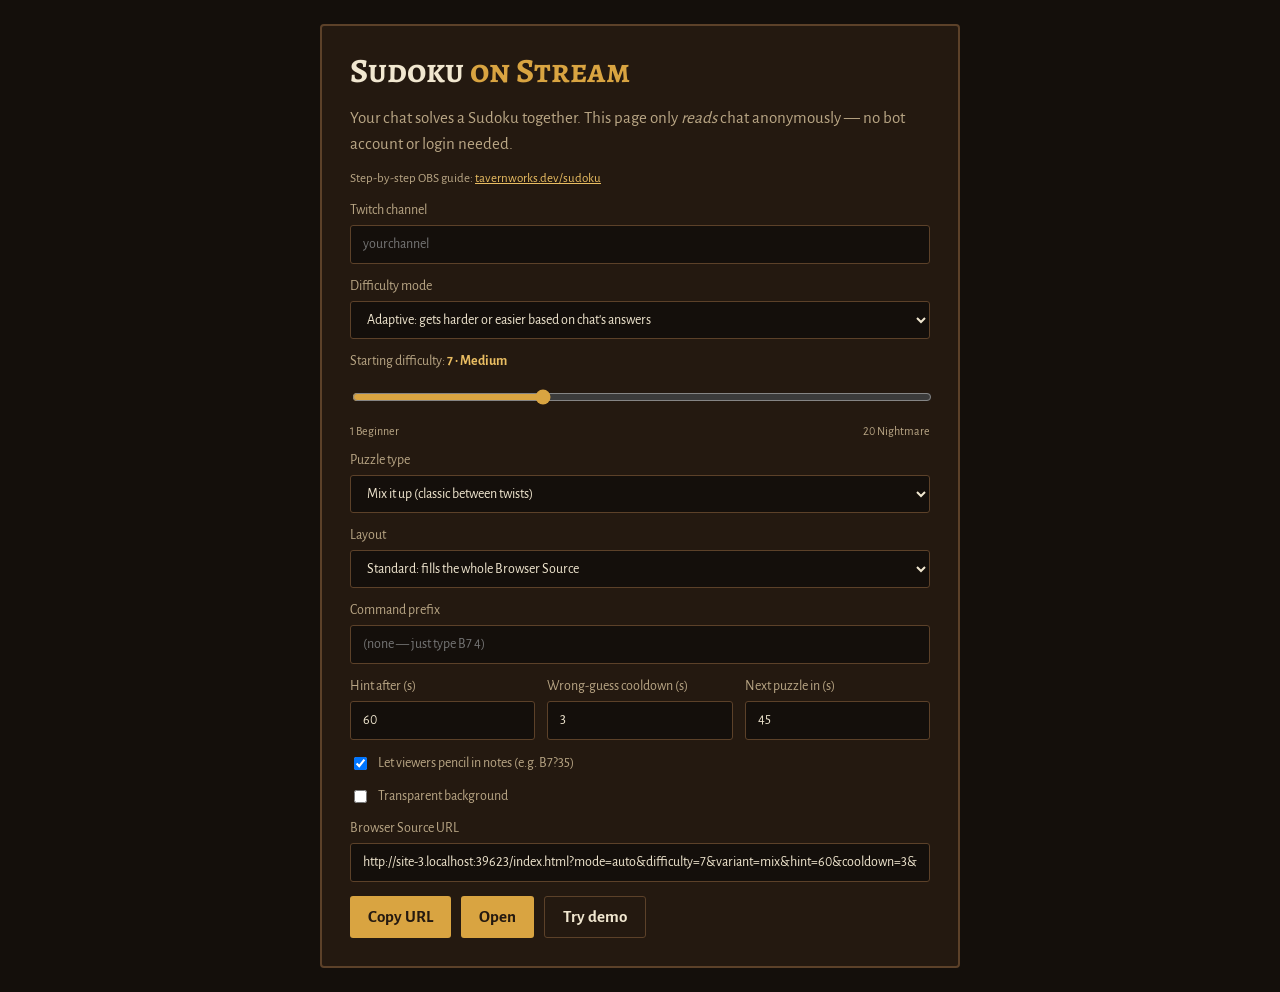
==== commit 568c23db: "Restyle the overlay as a tavern board Swap the indigo dashboard look (system font, radial gradient, " ====
--- a/index.html
+++ b/index.html
@@ -12,22 +12,43 @@
     <div class="setup-card">
       <h1>Sudoku <span>on Stream</span></h1>
       <p>Your chat solves a Sudoku together. This page only <em>reads</em> chat anonymously — no bot account or login needed.</p>
+      <p class="small">Step-by-step OBS guide: <a href="https://tavernworks.dev/sudoku/" target="_blank" rel="noopener">tavernworks.dev/sudoku</a></p>
       <form id="setup-form">
         <label>Twitch channel <input name="channel" placeholder="yourchannel" required autocomplete="off"></label>
-        <label>Difficulty
-          <select name="difficulty">
-            <option value="rotate">Rotate (easy → medium → hard)</option>
-            <option value="easy">Easy</option>
-            <option value="medium">Medium</option>
-            <option value="hard">Hard</option>
+        <label>Difficulty mode
+          <select name="mode">
+            <option value="auto">Adaptive: gets harder or easier based on chat's answers</option>
+            <option value="fixed">Fixed: always the level below</option>
+            <option value="rotate">Cycle: every level in turn, 1 → 20</option>
+          </select>
+        </label>
+        <label><span><span id="setup-level-lbl">Starting difficulty:</span> <b id="setup-level">7 · Medium</b></span>
+          <input type="range" name="difficulty" min="1" max="20" step="1" value="7">
+          <span class="range-ends"><span>1 Beginner</span><span>20 Nightmare</span></span>
+        </label>
+        <label>Puzzle type
+          <select name="variant">
+            <option value="mix">Mix it up (classic between twists)</option>
+            <option value="classic">Classic only</option>
+            <option value="diagonal">Diagonal: both diagonals have 1–9</option>
+            <option value="windoku">Windoku: 4 extra shaded boxes</option>
+            <option value="centerdot">Center Dot: box centers have 1–9</option>
+            <option value="asterisk">Asterisk: 9 starred cells have 1–9</option>
+          </select>
+        </label>
+        <label>Layout
+          <select name="frame">
+            <option value="">Standard: fills the whole Browser Source</option>
+            <option value="1">GuildScribe theme: fits the Sudoku on Stream scene's window (1464 × 912)</option>
           </select>
         </label>
         <label>Command prefix <input name="prefix" placeholder="(none — just type B7 4)" autocomplete="off"></label>
         <div class="row3">
           <label>Hint after (s) <input name="hint" type="number" min="0" value="60"></label>
           <label>Wrong-guess cooldown (s) <input name="cooldown" type="number" min="0" value="3"></label>
-          <label>Next puzzle in (s) <input name="next" type="number" min="3" value="20"></label>
+          <label>Next puzzle in (s) <input name="next" type="number" min="3" value="45"></label>
         </div>
+        <label class="check"><input type="checkbox" name="notes" value="1" checked> Let viewers pencil in notes (e.g. B7?35)</label>
         <label class="check"><input type="checkbox" name="bg" value="transparent"> Transparent background</label>
         <label>Browser Source URL <input id="setup-url" readonly></label>
         <div class="actions">
@@ -50,6 +71,7 @@
         <div class="meta">
           <span id="round-no"></span>
           <span id="difficulty"></span>
+          <span id="variant" hidden></span>
           <span id="timer">0:00</span>
         </div>
         <div class="progress"><div id="progress-bar"></div></div>
@@ -58,9 +80,16 @@
 
       <section class="how">
         <h2>How to play</h2>
+        <p id="rule" class="rule" hidden></p>
         <p>Type a <b>cell</b> then a <b>number</b> in chat:</p>
         <div class="example"><span id="how-prefix"></span>B7 4</div>
-        <p class="small">Also works: <code><span id="how-prefix2"></span>b7=4</code>. Right answer <b>+10</b>, finish a row / column / box <b>+5</b> each, wrong <b>−2</b> and a short timeout.</p>
+        <p class="small">No space needed: <code><span id="how-prefix3"></span>B74</code> works too, and so does <code><span id="how-prefix2"></span>b7=4</code>. Right answer <b>+10</b>, finish a row / column / box <b>+5</b> each, wrong <b>−2</b> and a short timeout.</p>
+        <div id="how-notes" class="notes-how">
+          <p class="small"><b>Notes:</b> put <b>?</b> after the cell, then the numbers. No points.</p>
+          <p id="note-ex" class="note-ex" hidden><code id="note-ex-cmd"></code> <span id="note-ex-what"></span>, like the dashed cell <b id="note-ex-cell"></b>, which always shows what can still go there.</p>
+          <p class="small"><code><span class="how-prefix-n"></span>B7?-3</code> rubs out 3 · <code><span class="how-prefix-n"></span>B7?x</code> clears.</p>
+        </div>
+        <p class="small get-it">Get it for your stream: <b>tavernworks.dev/sudoku</b></p>
       </section>
 
       <section>
@@ -82,6 +111,11 @@
       <input id="test-input" placeholder="Test chat: type B7 4 or !sudoku new, then Enter" hidden>
     </aside>
 
+    <div id="paused-card">
+      <div class="pc-title">Paused</div>
+      <div class="pc-sub">Back in a moment. Hold your answers.</div>
+    </div>
+
     <div id="overlay">
       <div class="ov-card">
         <div class="ov-title">Solved!</div>
@@ -89,6 +123,7 @@
         <div id="ov-mvp"></div>
         <div id="ov-time"></div>
         <ol id="ov-list" class="lb"></ol>
+        <div id="ov-adapt"></div>
         <div class="ov-next">Next puzzle in <b id="ov-next"></b>s</div>
       </div>
     </div>
--- a/css/style.css
+++ b/css/style.css
@@ -1,38 +1,47 @@
-/* Tavern chalkboard look: a slate board in an oak frame, ledger-style scores.
-   Fonts are bundled in /fonts (Alegreya family, SIL OFL) so it still works offline from file://. */
-
-@font-face { font-family: "Alegreya"; src: url("../fonts/alegreya-latin-700-normal.woff2") format("woff2"); font-weight: 700; font-style: normal; font-display: block; }
-@font-face { font-family: "Alegreya"; src: url("../fonts/alegreya-latin-400-italic.woff2") format("woff2"); font-weight: 400; font-style: italic; font-display: block; }
-@font-face { font-family: "Alegreya SC"; src: url("../fonts/alegreya-sc-latin-700-normal.woff2") format("woff2"); font-weight: 700; font-style: normal; font-display: block; }
-@font-face { font-family: "Alegreya Sans"; src: url("../fonts/alegreya-sans-latin-400-normal.woff2") format("woff2"); font-weight: 400; font-style: normal; font-display: block; }
-@font-face { font-family: "Alegreya Sans"; src: url("../fonts/alegreya-sans-latin-700-normal.woff2") format("woff2"); font-weight: 700; font-style: normal; font-display: block; }
+/* Tavern look: a cream parchment board in an oak frame, ledger-style scores on a dark oak panel.
+   Fonts are bundled in css/fonts (Alegreya family, SIL OFL) so it works offline from file://. */
+@font-face { font-family: "Alegreya"; src: url("fonts/alegreya-latin-700-normal.woff2") format("woff2"); font-weight: 700; font-style: normal; font-display: block; }
+@font-face { font-family: "Alegreya"; src: url("fonts/alegreya-latin-800-normal.woff2") format("woff2"); font-weight: 800; font-style: normal; font-display: block; }
+@font-face { font-family: "Alegreya"; src: url("fonts/alegreya-latin-400-italic.woff2") format("woff2"); font-weight: 400; font-style: italic; font-display: block; }
+@font-face { font-family: "Alegreya SC"; src: url("fonts/alegreya-sc-latin-700-normal.woff2") format("woff2"); font-weight: 700; font-style: normal; font-display: block; }
+@font-face { font-family: "Alegreya Sans"; src: url("fonts/alegreya-sans-latin-400-normal.woff2") format("woff2"); font-weight: 400; font-style: normal; font-display: block; }
+@font-face { font-family: "Alegreya Sans"; src: url("fonts/alegreya-sans-latin-700-normal.woff2") format("woff2"); font-weight: 700; font-style: normal; font-display: block; }
 
 :root {
-  /* wood */
+  /* room and wood */
+  --room: #140f0b;
   --oak: #3b2a1c;
   --oak-dark: #241910;
   --oak-edge: #5c4129;
-  --room: #140f0b;
-  /* slate */
-  --slate: #232a27;
-  --slate-deep: #1b211e;
-  --chalk: #ece5d3;
-  --chalk-dim: rgba(236, 229, 211, 0.5);
-  --chalk-line: rgba(236, 229, 211, 0.16);
-  --chalk-box: rgba(236, 229, 211, 0.62);
-  /* ink and brass */
-  --text: #efe6d2;
-  --muted: #b5a68b;
-  --brass: #d9a441;
+  --bg: #140f0b;
+  --bg2: #241910;
+  --panel: #241910;
+  --line: #5c4129;
+  --line-strong: #d9a441;
+  --text: #f1e7d0;
+  --muted: #b9a685;
+  --given: #2b1a0a;
+  --accent: #d9a441; /* brass */
+  --accent2: #e9bd62; /* lighter brass */
   --good: #9cc47a;
   --bad: #e0705a;
+  --cell: #fffaf0;
+  --cell-empty: #fdf6e3;
+  /* Board: light parchment with dark ink for maximum number contrast. */
+  --b-empty: #fdf6e3;
+  --b-given-bg: #ecdcb2;
+  --b-given: #24160a;
+  --b-claimed-bg: #fffaf0;
+  --b-line: #ccb489;
+  --b-line-strong: #4a2f12;
+  --b-coord: #9a7d4f;
+  --b-note: #6b4419;
+  --b-hint: #7a6040;
+  --b-mark: #b26a12;
 
   --serif: "Alegreya", Georgia, "Times New Roman", serif;
   --caps: "Alegreya SC", "Alegreya", Georgia, serif;
-  --sans: "Alegreya Sans", "Trebuchet MS", Verdana, sans-serif;
-
-  /* faint chalk dust so the slate isn't a flat fill */
-  --dust: url("data:image/svg+xml,%3Csvg xmlns='http://www.w3.org/2000/svg' width='160' height='160'%3E%3Cfilter id='n'%3E%3CfeTurbulence type='fractalNoise' baseFrequency='0.9' numOctaves='2' stitchTiles='stitch'/%3E%3CfeColorMatrix values='0 0 0 0 1 0 0 0 0 1 0 0 0 0 1 0 0 0 0.05 0'/%3E%3C/filter%3E%3Crect width='100%25' height='100%25' filter='url(%23n)'/%3E%3C/svg%3E");
+  --font: "Alegreya Sans", "Trebuchet MS", Verdana, sans-serif;
   /* oak grain */
   --grain: repeating-linear-gradient(92deg, rgba(0, 0, 0, 0.13) 0 2px, transparent 2px 9px, rgba(255, 255, 255, 0.025) 9px 10px, transparent 10px 23px);
 }
@@ -42,7 +51,7 @@
 body {
   background-color: var(--room);
   color: var(--text);
-  font-family: var(--sans);
+  font-family: var(--font);
   font-variant-numeric: lining-nums;
   overflow: hidden;
 }
@@ -53,159 +62,253 @@
 body.setup-mode { overflow: auto; }
 body.setup-mode #setup { display: grid; place-items: center; }
 body.setup-mode #game { display: none; }
-.setup-card { width: min(640px, 100%); background: var(--oak-dark); border: 2px solid var(--oak-edge); border-radius: 4px; padding: 28px; font-size: 17px; }
+.setup-card { width: min(640px, 100%); background: var(--panel); border: 2px solid var(--line); border-radius: 4px; padding: 28px; font-size: 17px; }
 .setup-card p { color: var(--muted); line-height: 1.5; }
+.setup-card p.small { font-size: 13px; margin-top: -4px; }
+.setup-card a { color: var(--accent2); }
 #setup-form { display: grid; gap: 14px; }
-#setup-form label { display: grid; gap: 6px; font-size: 15px; color: var(--muted); }
+#setup-form label { display: grid; gap: 6px; font-size: 14px; color: var(--muted); }
 #setup-form label.check { display: flex; align-items: center; gap: 8px; }
+#setup-form label b { color: var(--accent2); }
+#setup-form input[type=range] { width: 100%; padding: 0; accent-color: var(--accent); }
+#setup-form input[type=range]:disabled { opacity: 0.4; }
+.range-ends { display: flex; justify-content: space-between; font-size: 12px; }
 #setup-form input:not([type=checkbox]), #setup-form select {
-  font: inherit; color: var(--text); background: var(--slate-deep); border: 1px solid var(--oak-edge); border-radius: 3px; padding: 10px 12px; width: 100%;
+  font: inherit; color: var(--text); background: var(--bg); border: 1px solid var(--line); border-radius: 3px; padding: 10px 12px; width: 100%;
 }
 .row3 { display: grid; grid-template-columns: repeat(3, 1fr); gap: 12px; }
 @media (max-width: 560px) { .row3 { grid-template-columns: 1fr; } }
 .actions { display: flex; gap: 10px; flex-wrap: wrap; }
-button { font: inherit; font-weight: 700; border: 0; border-radius: 3px; padding: 10px 18px; background: var(--brass); color: var(--oak-dark); cursor: pointer; }
-button.ghost { background: transparent; color: var(--text); border: 1px solid var(--oak-edge); }
+button { font: inherit; font-weight: 700; border: 0; border-radius: 3px; padding: 10px 18px; background: var(--accent); color: var(--oak-dark); cursor: pointer; }
+button.ghost { background: transparent; color: var(--text); border: 1px solid var(--line); }
 
 /* ---------- Game layout ---------- */
-#game { display: flex; height: 100vh; padding: 2.5vh; gap: 2.5vh; }
-
-/* the oak frame; row/column labels sit on the wood like carved marks */
+#game { display: flex; height: 100vh; padding: 0.8vh 2.5vh 0.8vh 0.8vh; gap: 2.5vh; }
+/* The oak frame; row and column letters sit on the wood. */
 .board-wrap {
-  flex: 0 0 auto; height: 95vh; aspect-ratio: 1; display: grid; place-items: center;
+  flex: 0 0 auto; height: 98.4vh; aspect-ratio: 1; display: grid; place-items: center;
   background-color: var(--oak); background-image: var(--grain);
-  border: 0.4vh solid var(--oak-dark); border-radius: 0.5vh;
-  padding: 0.6vh 1.6vh 1.6vh 0.6vh;
-  box-shadow: inset 0 0 0 0.3vh var(--oak-edge);
+  border: 0.35vh solid var(--oak-dark); border-radius: 0.5vh;
+  box-shadow: inset 0 0 0 0.25vh var(--oak-edge);
+  padding: 0.3vh 1vh 1vh 0.3vh;
 }
 #board {
   width: 100%; height: 100%;
   display: grid;
-  grid-template-columns: 0.55fr repeat(9, 1fr);
-  grid-template-rows: 0.55fr repeat(9, 1fr);
+  grid-template-columns: 0.35fr repeat(9, 1fr);
+  grid-template-rows: 0.35fr repeat(9, 1fr);
   gap: 0;
 }
-.lbl { display: grid; place-items: center; color: var(--brass); font-family: var(--caps); font-weight: 700; font-size: 3.4vh; text-shadow: 0 0.2vh 0 rgba(0, 0, 0, 0.45); }
-.lbl.col { align-items: end; padding-bottom: 0.5vh; }
-.lbl.row { justify-items: end; padding-right: 1.1vh; }
+.lbl { display: grid; place-items: center; color: var(--accent); font-family: var(--caps); font-weight: 700; font-size: 2.9vh; text-shadow: 0 0.2vh 0 rgba(0, 0, 0, 0.45); }
+.lbl.col { align-items: end; padding-bottom: 0.3vh; }
+.lbl.row { justify-items: end; padding-right: 0.7vh; }
 
 .cell {
   position: relative;
   display: grid; place-items: center;
-  background: var(--dust), var(--slate);
-  border-right: 1px solid var(--chalk-line);
-  border-bottom: 1px solid var(--chalk-line);
-  transition: background-color 0.3s;
-}
-/* slate edge where it meets the frame */
-#board > .cell:nth-child(10n + 2) { border-left: 0.5vh solid var(--oak-dark); }
-#board > .cell:nth-child(n + 12):nth-child(-n + 20) { border-top: 0.5vh solid var(--oak-dark); }
-#board > .cell:nth-child(10n) { border-right: 0.5vh solid var(--oak-dark); }
-#board > .cell:nth-child(n + 92) { border-bottom: 0.5vh solid var(--oak-dark); }
-/* 3x3 box lines in heavier chalk */
-.cell.br { border-right: 0.35vh solid var(--chalk-box); }
-.cell.bb { border-bottom: 0.35vh solid var(--chalk-box); }
-
-.cell .num { font-family: var(--serif); font-size: 6vh; font-weight: 700; line-height: 1; font-variant-numeric: lining-nums tabular-nums; }
-.cell.given .num { color: var(--chalk); }
-.cell.claimed .num { text-shadow: 0 0.25vh 0 rgba(0, 0, 0, 0.5); }
-.cell.hint .num { color: var(--chalk-dim); font-style: italic; font-weight: 400; }
+  background: var(--b-claimed-bg);
+  border-right: 1px solid var(--b-line);
+  border-bottom: 1px solid var(--b-line);
+  transition: background 0.3s;
+}
+/* outer frame */
+#board > .cell:nth-child(10n + 2) { border-left: 3px solid var(--b-line-strong); }
+#board > .cell:nth-child(n + 12):nth-child(-n + 20) { border-top: 3px solid var(--b-line-strong); }
+#board > .cell:nth-child(10n) { border-right: 3px solid var(--b-line-strong); }
+#board > .cell:nth-child(n + 92) { border-bottom: 3px solid var(--b-line-strong); }
+.cell.br { border-right: 3px solid var(--b-line-strong); }
+.cell.bb { border-bottom: 3px solid var(--b-line-strong); }
+
+.cell.empty { background: var(--b-empty); }
+.cell .num { font-family: var(--serif); font-size: 6.2vh; font-weight: 700; line-height: 1; font-variant-numeric: lining-nums tabular-nums; }
+.cell .num { color: var(--b-given); }
+.cell.given .num { color: var(--b-given); font-weight: 800; }
+.cell.given { background: var(--b-given-bg); }
+.cell.hint .num { color: var(--b-hint); font-style: italic; }
 .cell .who {
-  position: absolute; bottom: 0.4vh; left: 0; right: 0; text-align: center;
-  font-family: var(--sans); font-size: 1.3vh; font-weight: 700; white-space: nowrap; overflow: hidden; text-overflow: ellipsis; padding: 0 0.3vh;
-}
-.cell.hint .who { color: var(--chalk-dim); font-weight: 400; font-style: italic; }
-.cell .coord { position: absolute; top: 0.35vh; left: 0.55vh; font-family: var(--sans); font-size: 1.25vh; color: var(--chalk); opacity: 0; }
-.cell.empty .coord { opacity: 0.32; }
+  position: absolute; bottom: 0.35vh; left: 0; right: 0; text-align: center;
+  font-size: 1.3vh; font-weight: 700; white-space: nowrap; overflow: hidden; text-overflow: ellipsis; padding: 0 0.3vh;
+}
+.cell .coord { position: absolute; top: 0.3vh; left: 0.5vh; font-size: 1.15vh; color: var(--b-coord); opacity: 0; }
+.cell.empty .coord { opacity: 0.85; }
 
 .cell.pop .num { animation: pop 0.35s ease-out; }
 @keyframes pop { 0% { transform: scale(0.6); opacity: 0; } 100% { transform: scale(1); opacity: 1; } }
-.cell.wrong { animation: shake 0.45s; background: var(--dust), #4a2a22; }
-.cell.wrong .num { color: var(--bad) !important; text-decoration: line-through; text-decoration-thickness: 0.4vh; }
-@keyframes shake { 0%, 100% { transform: none; } 20%, 60% { transform: translateX(-0.5vh); } 40%, 80% { transform: translateX(0.5vh); } }
+.cell.wrong { animation: shake 0.45s; background: #f3c9b8; }
+.cell.wrong .num { color: #a3271a !important; text-decoration: line-through; text-decoration-thickness: 0.4vh; }
+@keyframes shake { 0%, 100% { transform: none; } 20%, 60% { transform: translateX(-0.6vh); } 40%, 80% { transform: translateX(0.6vh); } }
 .cell.unit { animation: unit 1.1s ease-out; }
-@keyframes unit { 0% { background-color: #5a4a26; } 100% { background-color: var(--slate); } }
-
-/* ---------- Side board ---------- */
+@keyframes unit { 0% { background: #f2cf86; } }
+
+/* Pencil-mark notes: a 3x3 mini grid, digit d sits in position d. */
+.cell .notes {
+  position: absolute; inset: 1.5vh 0.5vh 0.5vh; display: none;
+  grid-template-columns: repeat(3, 1fr); grid-template-rows: repeat(3, 1fr);
+  place-items: center; pointer-events: none;
+}
+.cell.has-notes .notes { display: grid; }
+.cell.wrong .notes { display: none; }
+.cell .notes span { font-size: 2vh; font-weight: 700; line-height: 1; color: var(--b-note); visibility: hidden; }
+.cell .notes span.on { visibility: visible; }
+.cell.noted .notes { animation: noted 0.6s ease-out; }
+@keyframes noted { 0% { opacity: 0.2; transform: scale(0.85); } 100% { opacity: 1; transform: none; } }
+.how .notes-how { margin-top: 0.8vh; }
+.how p.get-it { margin-top: 1vh; padding-top: 0.8vh; border-top: 1px dashed rgba(185, 166, 133, 0.3); }
+.how .note-ex { color: var(--text); font-size: 1.8vh; }
+.how .note-ex code { font-size: 2.4vh; font-weight: 700; color: var(--b-given); background: var(--b-empty); border: 1px solid var(--b-line); padding: 0 0.8vh; font-family: var(--serif); }
+/* The always-on notes example cell. */
+.cell.example { outline: 0.35vh dashed var(--b-mark); outline-offset: -0.55vh; }
+.cell.example .notes span { color: var(--b-mark); }
+.cell.example .coord { color: var(--b-mark); font-weight: 700; }
+
+/* Variant regions: a tint that works on given, empty and claimed cells. */
+.cell.x-diag, .cell.x-win, .cell.x-dot, .cell.x-star { box-shadow: inset 0 0 0 100vh rgba(255, 186, 40, 0.22); }
+.cell.x-dot::after, .cell.x-star::after {
+  position: absolute; top: 0.25vh; right: 0.6vh; font-size: 1.6vh; line-height: 1; color: var(--b-mark);
+}
+.cell.x-dot::after { content: "●"; }
+.cell.x-star::after { content: "★"; }
+
+/* ---------- Panel ---------- */
 .panel {
   flex: 1 1 auto; min-width: 0;
   display: flex; flex-direction: column; gap: 1.3vh;
-  background-color: var(--oak-dark); background-image: var(--grain);
-  border: 0.4vh solid var(--oak-edge); border-radius: 0.5vh; padding: 2.4vh 2.6vh 2vh;
-  font-size: 2vh; line-height: 1.25; overflow: hidden;
-}
-h1 { margin: 0; font-family: var(--caps); font-weight: 700; font-size: 4.6vh; line-height: 1; color: var(--text); letter-spacing: 0.01em; }
-h1 span { color: var(--brass); }
-.setup-card h1 { font-size: 36px; }
-h2 {
-  display: flex; align-items: center; gap: 1vh;
-  margin: 0 0 0.6vh; font-family: var(--caps); font-weight: 700; font-size: 2.1vh; color: var(--brass);
-}
-h2::after { content: ""; flex: 1; height: 0; border-top: 0.2vh solid var(--oak-edge); }
-.meta { display: flex; gap: 1.4vh; align-items: baseline; margin-top: 1.1vh; color: var(--muted); }
-.meta.small { font-size: 1.8vh; justify-content: space-between; margin-top: 0.6vh; }
-#timer { margin-left: auto; font-family: var(--serif); font-size: 2.8vh; font-variant-numeric: lining-nums tabular-nums; color: var(--text); font-weight: 700; }
+  background-color: var(--panel); background-image: var(--grain);
+  border: 0.35vh solid var(--oak-edge); border-radius: 0.5vh; padding: 2.2vh 2.4vh;
+  font-size: 1.85vh; line-height: 1.22; overflow: hidden;
+}
+h1 { margin: 0; font-family: var(--caps); font-weight: 700; font-size: 4vh; line-height: 1; }
+h1 span { color: var(--accent); }
+.setup-card h1 { font-size: 34px; }
+h2 { display: flex; align-items: center; gap: 1vh; margin: 0 0 0.6vh; font-family: var(--caps); font-weight: 700; font-size: 1.9vh; color: var(--accent); }
+h2::after { content: ""; flex: 1; border-top: 0.2vh solid var(--line); }
+.meta { display: flex; gap: 1.2vh; align-items: baseline; margin-top: 1vh; color: var(--muted); }
+.meta.small { font-size: 1.7vh; justify-content: space-between; margin-top: 0.6vh; }
+#timer { margin-left: auto; font-family: var(--serif); font-size: 2.6vh; font-variant-numeric: lining-nums tabular-nums; color: var(--text); font-weight: 700; }
 #difficulty { text-transform: capitalize; font-weight: 700; color: var(--text); }
-#difficulty::before { content: "·"; margin-right: 1.4vh; color: var(--muted); font-weight: 400; }
+#difficulty::before, #variant::before { content: "·"; margin-right: 1.2vh; color: var(--muted); font-weight: 400; }
 #difficulty[data-level=easy] { color: var(--good); }
-#difficulty[data-level=medium] { color: var(--brass); }
+#difficulty[data-level=medium] { color: var(--accent2); }
 #difficulty[data-level=hard] { color: var(--bad); }
-.progress { height: 1vh; background: var(--room); border: 1px solid var(--oak-edge); overflow: hidden; margin-top: 1.2vh; }
-#progress-bar { height: 100%; width: 0; background: var(--brass); transition: width 0.4s; }
-
-.how p { margin: 0.4vh 0; color: var(--muted); line-height: 1.35; }
+#difficulty[data-level=expert] { color: #d08fd0; }
+#variant { font-weight: 700; font-style: italic; color: var(--accent2); }
+.how p.rule { color: var(--accent2); font-weight: 700; font-style: italic; border-bottom: 1px dashed rgba(233, 189, 98, 0.45); padding-bottom: 0.6vh; margin-bottom: 1vh; }
+.progress { height: 1vh; background: var(--room); border: 1px solid var(--line); overflow: hidden; margin-top: 1.2vh; }
+#progress-bar { height: 100%; width: 0; background: var(--accent); transition: width 0.25s linear, background 0.6s; }
+#progress-bar.snap { transition: none; }
+/* Hint countdown: drains from full to empty, warming up as the next hint gets close. */
+#progress-bar[data-level=ok] { background: var(--accent); }
+#progress-bar[data-level=low] { background: var(--accent2); }
+#progress-bar[data-level=urgent] { background: var(--bad); animation: hintpulse 0.8s ease-in-out infinite; }
+#progress-bar[data-level=low] { background: #d9822b; }
+@keyframes hintpulse { 50% { opacity: 0.55; } }
+
+.how p { margin: 0.4vh 0; color: var(--muted); line-height: 1.3; }
 .how p b { color: var(--text); }
-.small { font-size: 1.8vh; }
-.example {
-  font-family: var(--serif); font-size: 3.4vh; font-weight: 700; color: var(--chalk); word-spacing: 0.35em; font-variant-numeric: lining-nums;
-  background: var(--dust), var(--slate); border: 0.3vh solid var(--oak-edge);
-  padding: 0.2vh 1.4vh; display: inline-block; margin: 0.4vh 0;
-}
-code { font-family: var(--serif); font-weight: 700; color: var(--chalk); }
-
-/* scores read like a tavern ledger */
+.small { font-size: 1.65vh; }
+.example { font-size: 3vh; font-weight: 700; color: var(--b-given); background: var(--b-empty); border: 0.3vh solid var(--b-line-strong); padding: 0.1vh 1.4vh; display: inline-block; margin: 0.4vh 0; font-family: var(--serif); word-spacing: 0.35em; }
+code { font-family: var(--serif); font-weight: 700; color: var(--accent2); }
+
+/* Scores read like a tavern ledger. */
 .lb { list-style: none; margin: 0; padding: 0; display: grid; gap: 0; }
-.lb li { display: flex; gap: 1vh; align-items: baseline; padding: 0.2vh 0.2vh; border-bottom: 1px dashed rgba(181, 166, 139, 0.25); }
-.lb .rk { width: 2.6vh; color: var(--muted); font-family: var(--serif); font-weight: 700; font-variant-numeric: lining-nums; }
+.lb li { display: flex; gap: 1vh; align-items: baseline; padding: 0.05vh 0.2vh; border-bottom: 1px dashed rgba(185, 166, 133, 0.25); }
+.lb .rk { width: 2.6vh; color: var(--muted); font-family: var(--serif); font-weight: 700; }
 .lb .nm { font-weight: 700; flex: 1; min-width: 0; overflow: hidden; text-overflow: ellipsis; white-space: nowrap; }
 .lb .dt { font-family: var(--serif); font-weight: 700; font-variant-numeric: lining-nums tabular-nums; color: var(--text); }
-.lb li:first-child .rk { color: var(--brass); }
+.lb li:first-child .rk { color: var(--accent2); }
 .lb .empty-li { color: var(--muted); justify-content: center; font-style: italic; border-bottom: 0; }
 
 .feed-wrap { flex: 1 1 0; min-height: 8vh; overflow: hidden; }
 .panel > section, .panel > header, .panel > footer, #test-input { flex-shrink: 0; }
-#feed { list-style: none; margin: 0; padding: 0; display: grid; gap: 0.3vh; font-size: 1.95vh; color: var(--muted); }
+#feed { list-style: none; margin: 0; padding: 0; display: grid; gap: 0.3vh; font-size: 1.9vh; color: var(--muted); }
+#feed li span { color: var(--text); }
 #feed li { animation: slidein 0.3s ease-out; white-space: nowrap; overflow: hidden; text-overflow: ellipsis; }
-#feed li span { color: var(--text); }
 #feed li.good em { color: var(--good); font-style: normal; font-weight: 700; }
 #feed li.bad span { color: var(--bad); }
 #feed li.bad em { color: var(--bad); font-style: normal; }
-#feed li.system, #feed li.system span { color: var(--brass); font-style: italic; }
-#feed small { color: var(--brass); font-size: inherit; }
+#feed li.system, #feed li.system span { color: var(--accent2); font-style: italic; }
+#feed small { color: var(--accent2); }
 @keyframes slidein { from { transform: translateY(0.8vh); opacity: 0; } to { transform: none; opacity: 1; } }
 
 footer { display: flex; justify-content: space-between; gap: 1vh; font-size: 1.6vh; color: var(--muted); }
 footer .brand { font-family: var(--serif); font-style: italic; font-weight: 400; }
 #status[data-state=connected], #status[data-state=demo] { color: var(--good); }
 #status[data-state=disconnected] { color: var(--bad); }
-#test-input { font: inherit; font-size: 1.8vh; padding: 1vh; border-radius: 3px; border: 1px solid var(--oak-edge); background: var(--slate-deep); color: var(--text); }
+#test-input { font: inherit; font-size: 1.8vh; padding: 1vh; border-radius: 3px; border: 1px solid var(--line); background: var(--bg); color: var(--text); }
 
 /* ---------- Round-end overlay ---------- */
 #overlay { position: fixed; inset: 0; display: none; place-items: center; background: rgba(12, 9, 6, 0.8); }
 #overlay.show { display: grid; animation: fade 0.4s; }
 @keyframes fade { from { opacity: 0; } }
-.ov-card {
-  background: var(--dust), var(--slate);
-  border: 1.4vh solid var(--oak);
-  outline: 0.4vh solid var(--oak-dark);
-  box-shadow: inset 0 0 0 0.3vh var(--oak-edge);
-  border-radius: 0.5vh; padding: 4vh 6vh; text-align: center; min-width: 54vh;
-}
-.ov-title { font-family: var(--caps); font-size: 8vh; font-weight: 700; line-height: 1; color: var(--brass); }
+.ov-card { background-color: var(--panel); background-image: var(--grain); border: 0.4vh solid var(--oak-edge); outline: 0.4vh solid var(--oak-dark); border-radius: 0.5vh; padding: 4vh 6vh; text-align: center; min-width: 54vh; }
+.ov-title { font-family: var(--caps); font-size: 8vh; font-weight: 700; line-height: 1; color: var(--accent); }
 .ov-mvp-lbl { margin-top: 2vh; color: var(--muted); font-family: var(--caps); font-weight: 700; font-size: 2.2vh; }
 #ov-mvp { font-family: var(--serif); font-size: 5.4vh; font-weight: 700; }
-#ov-time { color: var(--muted); margin: 1vh 0 2vh; font-size: 2.2vh; }
+#ov-time { color: var(--muted); margin: 1vh 0 2vh; font-size: 2vh; }
 #ov-list { text-align: left; font-size: 2.4vh; }
-#ov-list li { border-bottom-color: var(--chalk-line); }
-.ov-next { margin-top: 2.4vh; color: var(--muted); font-size: 2.2vh; }
+#ov-adapt { margin-top: 2.4vh; font-size: 2.2vh; font-weight: 700; color: var(--text); }
+#ov-adapt[data-dir="1"] { color: var(--good); }
+#ov-adapt[data-dir="-1"] { color: var(--bad); }
+.ov-next { margin-top: 1.2vh; color: var(--muted); font-size: 2vh; }
 .ov-next b { color: var(--text); font-family: var(--serif); }
+
+/* ---------- Stopped ---------- */
+#paused-card { position: fixed; inset: 0; display: none; place-content: center; text-align: center; gap: 1vh; background: rgba(12, 9, 6, 0.85); z-index: 10; }
+body.paused #paused-card { display: grid; animation: fade 0.3s; }
+.pc-icon { font-size: 10vh; line-height: 1; color: var(--accent); }
+.pc-title { font-family: var(--caps); font-size: 8vh; font-weight: 700; color: var(--accent); }
+.pc-sub { font-size: 2.6vh; color: var(--muted); }
+
+/* ---------- Framed: fills the torn window of GuildScribe's "Sudoku on Stream" theme scene ----------
+   Wood-desk background, a cream parchment board and dark-glass panel like the theme's goldboard card.
+   The padding keeps everything clear of the theme's torn edge, which overlaps the window by up to ~28 px. */
+body.framed {
+  --f-pad: 3.9vh;
+  --f-head: "Cinzel", Georgia, serif;
+  --text: #f6ead2;
+  --muted: #c8ab82;
+  --accent: #e6a56e;
+  --accent2: #f2c46a;
+  --line: #5e4128;
+  --bg: #120c07;
+  --bg2: #1d140c;
+  --panel: rgba(21, 16, 11, 0.86);
+  --b-empty: #fdf6e3;
+  --b-given-bg: #ecdcb2;
+  --b-given: #2b1a0a;
+  --b-claimed-bg: #fffaf0;
+  --b-line: #ccb489;
+  --b-line-strong: #5a3a16;
+  --b-coord: #a08355;
+  --b-note: #6b4419;
+  --b-hint: #7a6040;
+  --b-mark: #b26a12;
+  background:
+    radial-gradient(ellipse at 28% 18%, rgba(255, 214, 150, 0.10), transparent 60%),
+    repeating-linear-gradient(97deg, transparent 0 34px, rgba(0, 0, 0, 0.10) 34px 35px, transparent 35px 71px),
+    linear-gradient(160deg, #3b2716 0%, #24180d 55%, #170f08 100%);
+}
+body.framed.transparent { background: transparent; }
+.framed #game { padding: var(--f-pad); gap: var(--f-pad); }
+.framed .board-wrap { height: calc(100vh - 2 * var(--f-pad)); background: none; border: 0; box-shadow: none; padding: 0; }
+.framed .lbl { color: var(--accent2); font-family: var(--f-head); text-shadow: 0 0.2vh 0.4vh #000; }
+.framed .cell.unit { animation-name: unit-framed; }
+@keyframes unit-framed { 0% { background: #f7c96a; } }
+.framed .panel {
+  font-size: 1.8vh; gap: 1.3vh; padding: 2vh 2.2vh;
+  border: 1px solid rgba(230, 165, 110, 0.5);
+  border-radius: 1vh;
+  box-shadow: inset 0 0 0 0.5vh rgba(0, 0, 0, 0.18), inset 0 0 0 0.6vh rgba(230, 165, 110, 0.18), 0 0.8vh 2.4vh rgba(0, 0, 0, 0.45);
+}
+.framed h1 { font-family: var(--f-head); font-weight: 700; letter-spacing: 0.04em; color: var(--accent2); font-size: 3.3vh; }
+.framed h1 span { color: var(--text); }
+.framed h2 { font-family: var(--f-head); font-weight: 700; color: var(--accent); letter-spacing: 0.14em; font-size: 1.6vh; }
+.framed .example { font-size: 3.2vh; }
+.framed .example { border: 1px solid rgba(242, 196, 106, 0.35); }
+.framed #overlay { background: rgba(14, 9, 4, 0.72); }
+.framed .ov-card { background: var(--bg2); border-color: var(--accent2); }
+.framed .ov-title, .framed .pc-title, .framed #ov-mvp { font-family: var(--f-head); }
+.framed #paused-card { background: rgba(14, 9, 4, 0.8); }
+/* Room for the Live feed: all-time shows its top 3 here (this puzzle keeps 5). */
+.framed #all-list li:nth-child(n + 4) { display: none; }
+.framed .feed-wrap { min-height: 12vh; }
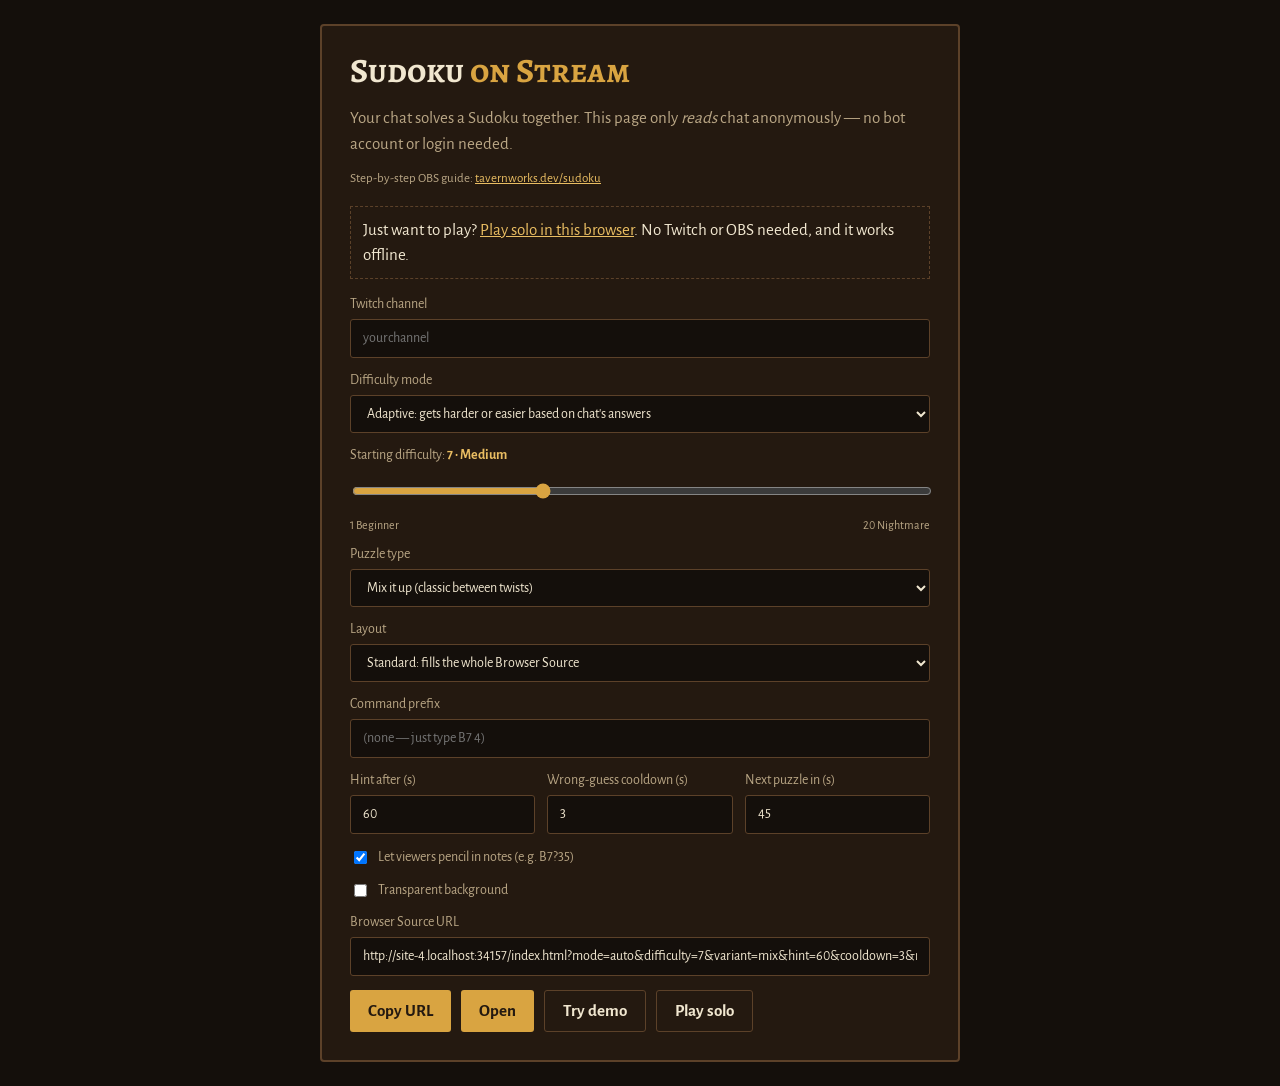
==== commit a3f65dd2: "Add solo play in the browser and an offline zip Solo play (index.html?solo=1, or "Play Sudoku.html")" ====
--- a/index.html
+++ b/index.html
@@ -13,6 +13,7 @@
       <h1>Sudoku <span>on Stream</span></h1>
       <p>Your chat solves a Sudoku together. This page only <em>reads</em> chat anonymously — no bot account or login needed.</p>
       <p class="small">Step-by-step OBS guide: <a href="https://tavernworks.dev/sudoku/" target="_blank" rel="noopener">tavernworks.dev/sudoku</a></p>
+      <p class="solo-cta">Just want to play? <a href="?solo=1">Play solo in this browser</a>. No Twitch or OBS needed, and it works offline.</p>
       <form id="setup-form">
         <label>Twitch channel <input name="channel" placeholder="yourchannel" required autocomplete="off"></label>
         <label>Difficulty mode
@@ -55,6 +56,7 @@
           <button type="button" id="setup-copy">Copy URL</button>
           <button type="submit">Open</button>
           <button type="button" id="setup-demo" class="ghost">Try demo</button>
+          <button type="button" id="setup-solo" class="ghost">Play solo</button>
         </div>
       </form>
     </div>
@@ -92,12 +94,51 @@
         <p class="small get-it">Get it for your stream: <b>tavernworks.dev/sudoku</b></p>
       </section>
 
-      <section>
+      <!-- Solo play (?solo=1): number pad and settings, in place of the chat instructions and leaderboards -->
+      <section id="solo" hidden>
+        <h2>Your move</h2>
+        <div id="pad" class="pad"></div>
+        <div class="pad-tools">
+          <button type="button" id="pad-notes" class="tool" aria-pressed="false">Notes <small>off</small></button>
+          <button type="button" id="pad-erase" class="tool">Erase notes</button>
+          <button type="button" id="pad-hint" class="tool">Hint</button>
+        </div>
+        <p class="solo-keys small">Pick a cell, then a number. Keys: <b>1–9</b> place, <b>arrows</b> move, <b>N</b> notes on/off (or hold <b>Shift</b>), <b>Backspace</b> clears notes, <b>H</b> hint, <b>P</b> pause.</p>
+        <div class="solo-stats">
+          <span>Mistakes <b id="solo-mistakes">0</b></span>
+          <span>Hints <b id="solo-hints">0</b></span>
+          <span>Best at this level <b id="solo-best">—</b></span>
+          <span>Solved <b id="solo-solved">0</b></span>
+        </div>
+      </section>
+
+      <section id="solo-next" hidden>
+        <h2>Next puzzle</h2>
+        <div class="solo-pick">
+          <label>Level <select id="solo-level"></select></label>
+          <label>Type
+            <select id="solo-variant">
+              <option value="mix">Mix it up</option>
+              <option value="classic">Classic</option>
+              <option value="diagonal">Diagonal</option>
+              <option value="windoku">Windoku</option>
+              <option value="centerdot">Center Dot</option>
+              <option value="asterisk">Asterisk</option>
+            </select>
+          </label>
+        </div>
+        <div class="pad-tools">
+          <button type="button" id="solo-new">New puzzle</button>
+          <button type="button" id="solo-pause" class="ghost">Pause</button>
+        </div>
+      </section>
+
+      <section class="lb-round">
         <h2>This puzzle</h2>
         <ol id="round-list" class="lb"></ol>
       </section>
 
-      <section>
+      <section class="lb-all">
         <h2>All-time</h2>
         <ol id="all-list" class="lb"></ol>
       </section>
@@ -113,7 +154,7 @@
 
     <div id="paused-card">
       <div class="pc-title">Paused</div>
-      <div class="pc-sub">Back in a moment. Hold your answers.</div>
+      <div class="pc-sub" id="pc-sub">Back in a moment. Hold your answers.</div>
     </div>
 
     <div id="overlay">
@@ -123,7 +164,9 @@
         <div id="ov-mvp"></div>
         <div id="ov-time"></div>
         <ol id="ov-list" class="lb"></ol>
+        <div id="ov-solo"></div>
         <div id="ov-adapt"></div>
+        <button type="button" id="ov-again">Next puzzle</button>
         <div class="ov-next">Next puzzle in <b id="ov-next"></b>s</div>
       </div>
     </div>
--- a/css/style.css
+++ b/css/style.css
@@ -312,3 +312,102 @@
 /* Room for the Live feed: all-time shows its top 3 here (this puzzle keeps 5). */
 .framed #all-list li:nth-child(n + 4) { display: none; }
 .framed .feed-wrap { min-height: 12vh; }
+
+/* ---------- Solo play (?solo=1): one player with a keyboard, mouse or touchscreen ----------
+   Everything here is scoped to body.solo, so the stream overlay is unchanged.
+   --bs is the board's size; the board's text is sized from it so the board scales on any screen. */
+#ov-solo, #ov-again { display: none; }
+.setup-card p.solo-cta { color: var(--text); border: 1px dashed var(--line); padding: 10px 12px; }
+
+body.solo { --bs: min(98.4vh, calc(100vw - 430px)); }
+.solo #game { align-items: center; }
+.solo .board-wrap {
+  height: var(--bs); width: var(--bs); align-self: center;
+  padding: calc(var(--bs) * 0.003) calc(var(--bs) * 0.01) calc(var(--bs) * 0.01) calc(var(--bs) * 0.003);
+}
+.solo .panel { align-self: stretch; }
+.solo .how, .solo .lb-round, .solo .lb-all { display: none; }
+.solo .lbl { font-size: calc(var(--bs) * 0.0295); }
+.solo .cell { cursor: pointer; touch-action: manipulation; -webkit-tap-highlight-color: transparent; user-select: none; -webkit-user-select: none; }
+.solo .cell .num { position: relative; font-size: calc(var(--bs) * 0.063); }
+.solo .cell .coord { font-size: calc(var(--bs) * 0.0117); top: calc(var(--bs) * 0.003); left: calc(var(--bs) * 0.005); }
+.solo .cell .notes { inset: calc(var(--bs) * 0.014) calc(var(--bs) * 0.004) calc(var(--bs) * 0.004); }
+.solo .cell .notes span { font-size: calc(var(--bs) * 0.022); }
+.solo .cell.claimed .who { display: none; }
+.solo .cell.hint .who { font-size: calc(var(--bs) * 0.0132); bottom: calc(var(--bs) * 0.003); color: var(--b-hint); }
+.solo .cell.x-dot::after, .solo .cell.x-star::after { font-size: calc(var(--bs) * 0.016); }
+/* Selection: the cell, its row / column / box (and variant region), and every copy of its number. */
+.solo .cell::before { content: ""; position: absolute; inset: 0; pointer-events: none; }
+.solo .cell.peer::before { background: rgba(178, 106, 18, 0.10); }
+.solo .cell.same::before { background: rgba(217, 164, 65, 0.42); }
+.solo .cell.sel::before { background: rgba(217, 164, 65, 0.30); box-shadow: inset 0 0 0 calc(var(--bs) * 0.004) var(--b-mark); }
+@media (hover: hover) { .solo .cell.empty:not(.sel):hover::before { background: rgba(178, 106, 18, 0.16); } }
+
+/* Number pad and tools */
+#solo { display: grid; gap: 1.2vh; }
+#solo[hidden], #solo-next[hidden] { display: none; }
+.pad { display: grid; grid-template-columns: repeat(9, 1fr); gap: 0.6vh; }
+.pad-d {
+  display: grid; place-items: center; gap: 0; padding: 0.6vh 0 0.4vh; min-width: 0;
+  background: var(--b-empty); color: var(--b-given); border: 0.25vh solid var(--b-line-strong); border-radius: 3px;
+  font-family: var(--serif); font-size: 4.4vh; font-weight: 700; line-height: 1; touch-action: manipulation; -webkit-tap-highlight-color: transparent;
+}
+.pad-d small { font-family: var(--font); font-size: 1.4vh; font-weight: 700; color: var(--b-coord); margin-top: 0.2vh; }
+.pad-d.done { opacity: 0.45; }
+@media (hover: hover) { .pad-d:hover { background: #fff3d2; } }
+.pad-d:active { transform: scale(0.96); }
+.pad.notes-on .pad-d { color: var(--b-note); font-size: 3.4vh; font-weight: 400; font-style: italic; }
+.pad.notes-on .pad-d.noted { background: #f2cf86; }
+.pad-tools { display: flex; gap: 0.8vh; flex-wrap: wrap; }
+.pad-tools button { flex: 1 1 0; font-size: 1.9vh; padding: 1vh 1.2vh; touch-action: manipulation; -webkit-tap-highlight-color: transparent; }
+button.tool { background: transparent; color: var(--text); border: 1px solid var(--line); }
+button.tool.on { background: var(--accent); color: var(--oak-dark); border-color: var(--accent); }
+button.tool small { font-weight: 400; opacity: 0.85; }
+.solo-keys { margin: 0; color: var(--muted); line-height: 1.35; }
+.solo-keys b { color: var(--text); }
+.solo-stats { display: flex; flex-wrap: wrap; gap: 0.4vh 2vh; color: var(--muted); font-size: 1.75vh; }
+.solo-stats b { color: var(--text); font-family: var(--serif); margin-left: 0.4vh; }
+#solo-next { display: grid; gap: 1vh; }
+.solo-pick { display: grid; grid-template-columns: 1fr 1fr; gap: 1vh; }
+.solo-pick label { display: grid; gap: 0.4vh; color: var(--muted); font-size: 1.65vh; }
+.solo-pick select { font: inherit; font-size: 1.85vh; color: var(--text); background: var(--room); border: 1px solid var(--line); border-radius: 3px; padding: 0.7vh 0.8vh; min-width: 0; }
+.solo .feed-wrap { min-height: 6vh; }
+#status[data-state=solo] { color: var(--good); }
+
+/* Solved screen: no MVP or countdown, a button instead. */
+.solo .ov-mvp-lbl, .solo #ov-mvp, .solo #ov-list, .solo .ov-next { display: none; }
+.solo #ov-time { font-size: 2.6vh; color: var(--text); margin: 2vh 0 0.6vh; }
+.solo #ov-solo { display: block; font-size: 2.2vh; color: var(--muted); }
+.solo #ov-again { display: inline-block; margin-top: 2.6vh; font-size: 2.4vh; padding: 1.2vh 3vh; }
+.solo #paused-card { cursor: pointer; }
+
+/* Phones, tablets held upright and narrow windows: board on top, pad right under it. */
+@media (max-aspect-ratio: 1/1), (max-width: 760px) {
+  body.solo { --bs: min(calc(100vw - 16px), calc(100vh - 250px)); overflow: auto; }
+  body.solo #game { flex-direction: column; height: auto; min-height: 100vh; padding: 8px; gap: 10px; }
+  body.solo .panel { width: min(100%, 640px); align-self: center; overflow: visible; font-size: 15px; gap: 12px; padding: 14px; }
+  body.solo #solo { order: -1; gap: 10px; }
+  body.solo .pad { gap: 4px; }
+  body.solo .pad-d { font-size: 26px; padding: 6px 0 4px; border-width: 2px; }
+  body.solo .pad-d small { font-size: 11px; }
+  body.solo .pad.notes-on .pad-d { font-size: 21px; }
+  body.solo .pad-tools { gap: 6px; }
+  body.solo .pad-tools button { font-size: 15px; padding: 10px 8px; }
+  body.solo h1 { font-size: 26px; }
+  body.solo h2 { font-size: 15px; margin-bottom: 4px; }
+  body.solo .meta { font-size: 15px; gap: 10px; }
+  body.solo .meta.small { font-size: 13px; }
+  body.solo #timer { font-size: 20px; }
+  body.solo .progress { height: 6px; }
+  body.solo .solo-keys, body.solo .solo-stats, body.solo footer { font-size: 13px; }
+  body.solo .solo-pick label { font-size: 13px; }
+  body.solo .solo-pick select { font-size: 15px; padding: 8px; }
+  body.solo #feed { font-size: 14px; }
+  body.solo .feed-wrap { max-height: 160px; }
+  body.solo .ov-card { min-width: 0; width: calc(100vw - 32px); max-width: 480px; padding: 24px; }
+  body.solo .ov-title, body.solo .pc-title { font-size: 48px; }
+  body.solo #ov-time { font-size: 18px; }
+  body.solo #ov-solo, body.solo #ov-adapt, body.solo .pc-sub { font-size: 15px; }
+  body.solo #ov-again { font-size: 18px; padding: 12px 24px; }
+}
+@media (hover: none) { .solo-keys { display: none !important; } }
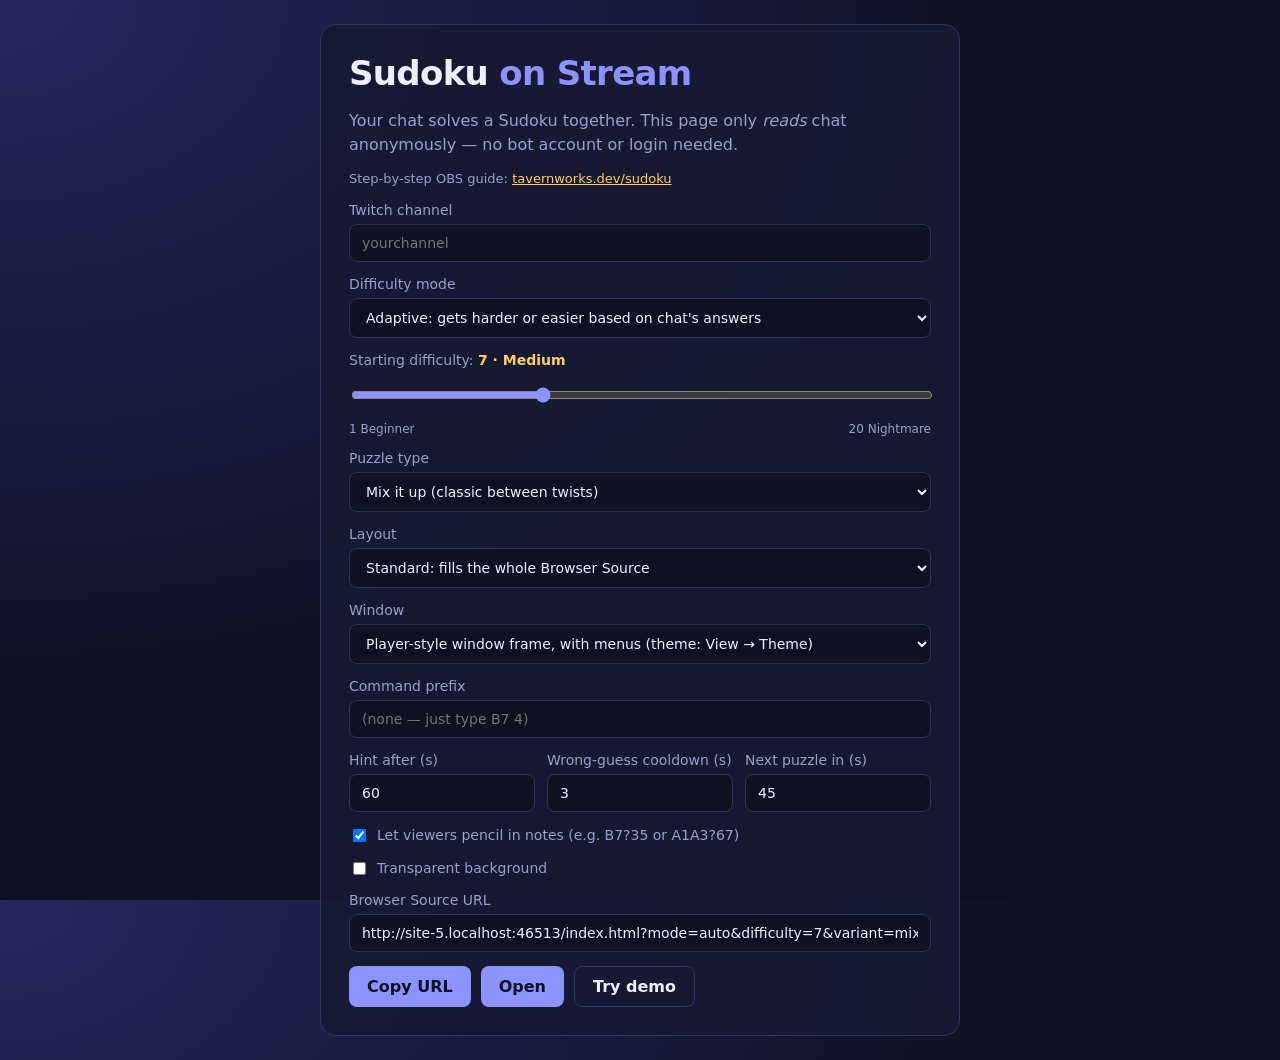
==== commit ed75a4bc: "Bring back site versions 1.0.4 to 1.0.12 from tavernworks These were made directly in the tavernwork" ====
--- a/index.html
+++ b/index.html
@@ -4,6 +4,10 @@
   <meta charset="utf-8">
   <meta name="viewport" content="width=device-width, initial-scale=1">
   <title>Sudoku on Stream</title>
+  <link rel="icon" id="favicon" href="data:,">
+  <link rel="preconnect" href="https://fonts.googleapis.com">
+  <link rel="preconnect" href="https://fonts.gstatic.com" crossorigin>
+  <link href="https://fonts.googleapis.com/css2?family=Cinzel:wght@600;800&family=Inter:wght@400;500;600;700;800&display=swap" rel="stylesheet">
   <link rel="stylesheet" href="css/style.css">
 </head>
 <body>
@@ -13,7 +17,6 @@
       <h1>Sudoku <span>on Stream</span></h1>
       <p>Your chat solves a Sudoku together. This page only <em>reads</em> chat anonymously — no bot account or login needed.</p>
       <p class="small">Step-by-step OBS guide: <a href="https://tavernworks.dev/sudoku/" target="_blank" rel="noopener">tavernworks.dev/sudoku</a></p>
-      <p class="solo-cta">Just want to play? <a href="?solo=1">Play solo in this browser</a>. No Twitch or OBS needed, and it works offline.</p>
       <form id="setup-form">
         <label>Twitch channel <input name="channel" placeholder="yourchannel" required autocomplete="off"></label>
         <label>Difficulty mode
@@ -43,26 +46,90 @@
             <option value="1">GuildScribe theme: fits the Sudoku on Stream scene's window (1464 × 912)</option>
           </select>
         </label>
+        <label>Window
+          <select name="look">
+            <option value="">Player-style window frame, with menus (theme: View → Theme)</option>
+            <option value="plain">No window frame</option>
+          </select>
+        </label>
         <label>Command prefix <input name="prefix" placeholder="(none — just type B7 4)" autocomplete="off"></label>
         <div class="row3">
           <label>Hint after (s) <input name="hint" type="number" min="0" value="60"></label>
           <label>Wrong-guess cooldown (s) <input name="cooldown" type="number" min="0" value="3"></label>
           <label>Next puzzle in (s) <input name="next" type="number" min="3" value="45"></label>
         </div>
-        <label class="check"><input type="checkbox" name="notes" value="1" checked> Let viewers pencil in notes (e.g. B7?35)</label>
+        <label class="check"><input type="checkbox" name="notes" value="1" checked> Let viewers pencil in notes (e.g. B7?35 or A1A3?67)</label>
         <label class="check"><input type="checkbox" name="bg" value="transparent"> Transparent background</label>
         <label>Browser Source URL <input id="setup-url" readonly></label>
         <div class="actions">
           <button type="button" id="setup-copy">Copy URL</button>
           <button type="submit">Open</button>
           <button type="button" id="setup-demo" class="ghost">Try demo</button>
-          <button type="button" id="setup-solo" class="ghost">Play solo</button>
         </div>
       </form>
     </div>
   </section>
 
-  <!-- Game screen -->
+  <!-- Game screen, inside a media-player style window (?window=0 to drop the frame) -->
+  <div id="gwin">
+  <div class="gw gw-title">
+    <svg class="tw-logo" viewBox="0 0 32 32" aria-hidden="true"><defs><linearGradient id="tw-ale" x1="0" x2="1"><stop offset="0" stop-color="#ffc24a"/><stop offset="1" stop-color="#e08700"/></linearGradient></defs><path d="M22.5 13h3a3 3 0 0 1 3 3v5.5a3 3 0 0 1-3 3h-3" fill="none" stroke="#b9772a" stroke-width="3"/><rect x="5" y="9.5" width="18" height="20" rx="2.5" fill="url(#tw-ale)"/><rect x="5" y="9.5" width="18" height="20" rx="2.5" fill="none" stroke="#8a5216" stroke-opacity=".55"/><path d="M9.5 14v11.5M14 14v11.5M18.5 14v11.5" stroke="#ffe6a3" stroke-opacity=".55" stroke-width="1.6" stroke-linecap="round"/><path d="M4.2 12.4c-1.9-.6-2-3.7.4-4.4.2-2.5 3.2-3.6 5-2 1.6-2.4 5.4-2.4 7 0 1.8-1.3 4.6-.5 5.1 1.7 2.4.3 2.8 3.6.5 4.5-.7 1.3-2.5 1.4-3.4.4-1.1 1.2-3.1 1.2-4.1 0-1.1 1-3 1-4 0-1 1-2.9.9-3.7-.3-.9.6-2.1.6-2.8.1z" fill="#fff8e7" stroke="#e9dcc0" stroke-width=".6"/></svg>
+    <span class="ttl" id="gw-title">Sudoku on Stream - Tavernworks</span>
+    <div class="gw-btns"><span>&#x2014;</span><span>&#x2610;</span><span>&#x2715;</span></div>
+  </div>
+  <div class="gw gw-menu" id="gw-menubar">
+    <div class="menu"><button type="button" class="top"><u>G</u>ame</button><div class="drop">
+      <button type="button" data-act="start"><span class="ic">▶</span>Start</button>
+      <button type="button" data-act="stop"><span class="ic">■</span>Stop</button>
+      <hr>
+      <button type="button" data-act="new"><span class="ic">⏭</span>New puzzle now</button>
+      <button type="button" data-act="hint"><span class="ic">💡</span>Reveal a hint</button>
+      <button type="button" data-act="clearnotes"><span class="ic">✎</span>Clear all notes</button>
+      <button type="button" data-act="autohints"><span class="ic"></span>Automatic hints</button>
+    </div></div>
+    <div class="menu"><button type="button" class="top"><u>P</u>uzzle</button><div class="drop">
+      <div class="hd">Type of the next puzzles</div>
+      <button type="button" data-act="variant" data-arg="mix"><span class="ic"></span>Mix it up</button>
+      <button type="button" data-act="variant" data-arg="classic"><span class="ic"></span>Classic</button>
+      <button type="button" data-act="variant" data-arg="diagonal"><span class="ic"></span>Diagonal</button>
+      <button type="button" data-act="variant" data-arg="windoku"><span class="ic"></span>Windoku</button>
+      <button type="button" data-act="variant" data-arg="centerdot"><span class="ic"></span>Center Dot</button>
+      <button type="button" data-act="variant" data-arg="asterisk"><span class="ic"></span>Asterisk</button>
+      <hr>
+      <div class="hd">Difficulty <span id="gm-level"></span></div>
+      <button type="button" data-act="mode" data-arg="auto"><span class="ic"></span>Adaptive: follows how chat answers</button>
+      <button type="button" data-act="mode" data-arg="fixed"><span class="ic"></span>Fixed level</button>
+      <button type="button" data-act="mode" data-arg="rotate"><span class="ic"></span>Cycle every level 1 → 20</button>
+      <button type="button" data-act="harder"><span class="ic">▲</span>Harder</button>
+      <button type="button" data-act="easier"><span class="ic">▼</span>Easier</button>
+    </div></div>
+    <div class="menu"><button type="button" class="top"><u>S</u>cores</button><div class="drop">
+      <button type="button" data-act="resetround" data-confirm><span class="ic">⚠</span>Reset this puzzle's scores</button>
+      <button type="button" data-act="resetscores" data-confirm><span class="ic">⚠</span>Reset ALL-TIME scores</button>
+    </div></div>
+    <div class="menu"><button type="button" class="top"><u>C</u>hat</button><div class="drop">
+      <button type="button" data-act="testchat"><span class="ic"></span>Type moves as the streamer (test box)</button>
+    </div></div>
+    <div class="menu"><button type="button" class="top"><u>V</u>iew</button><div class="drop">
+      <button type="button" data-act="theme" data-arg="indigo"><span class="ic"></span>Theme: Indigo</button>
+      <button type="button" data-act="theme" data-arg="tavernworks"><span class="ic"></span>Theme: Tavernworks</button>
+    </div></div>
+    <div class="menu"><button type="button" class="top"><u>H</u>elp</button><div class="drop">
+      <button type="button" data-act="href" data-arg="https://tavernworks.dev/sudoku/"><span class="ic">?</span>Setup guide</button>
+      <button type="button" data-act="control"><span class="ic">🎛</span>Open the control page</button>
+      <button type="button" data-act="href" data-arg="https://tavernworks.dev/"><span class="ic">🍺</span>About Tavernworks</button>
+    </div></div>
+    <div class="gw-tools" role="toolbar" aria-label="Game controls">
+      <button type="button" class="ib big" id="gw-play" data-act="playpause" title="Start / Stop"></button>
+      <button type="button" class="ib" data-act="stop" title="Stop"><svg viewBox="0 0 24 24" aria-hidden="true"><path d="M5.5 5.5h13v13h-13z"/></svg></button>
+      <span class="sep"></span>
+      <button type="button" class="ib" data-act="new" title="New puzzle now"><svg viewBox="0 0 24 24" aria-hidden="true"><path d="M4 5v14l10.5-7zM15 5h3.5v14H15z"/></svg></button>
+      <button type="button" class="ib" data-act="hint" title="Reveal a hint"><svg viewBox="0 0 24 24" aria-hidden="true"><path d="M12 2.5a6.5 6.5 0 0 0-3.9 11.7c.6.5.9 1.1.9 1.8v.5h6V16c0-.7.3-1.3.9-1.8A6.5 6.5 0 0 0 12 2.5zM9 18h6v1.5a2 2 0 0 1-2 2h-2a2 2 0 0 1-2-2z"/></svg></button>
+      <button type="button" class="ib" data-act="clearnotes" title="Clear all notes"><svg viewBox="0 0 24 24" aria-hidden="true"><path d="M15.6 3.6a2 2 0 0 1 2.8 0l2 2a2 2 0 0 1 0 2.8L11.8 17H20v2H8.6l-5-5a2 2 0 0 1 0-2.8zM5 12.6 9.4 17h-.1l-4.3-4.3z"/></svg></button>
+      <button type="button" class="ib" data-act="control" title="Open the control page (custom puzzles and more)"><svg viewBox="0 0 24 24" aria-hidden="true"><path d="m12 2.8 2.8 5.8 6.3.9-4.6 4.4 1.1 6.3L12 17.2l-5.6 3 1.1-6.3-4.6-4.4 6.3-.9z"/></svg></button>
+    </div>
+    <span class="gw-tip">Play in chat: cell then number, like <b id="gw-ex">B7 4</b></span>
+  </div>
   <main id="game">
     <div class="board-wrap">
       <div id="board"></div>
@@ -87,58 +154,20 @@
         <div class="example"><span id="how-prefix"></span>B7 4</div>
         <p class="small">No space needed: <code><span id="how-prefix3"></span>B74</code> works too, and so does <code><span id="how-prefix2"></span>b7=4</code>. Right answer <b>+10</b>, finish a row / column / box <b>+5</b> each, wrong <b>−2</b> and a short timeout.</p>
         <div id="how-notes" class="notes-how">
-          <p class="small"><b>Notes:</b> put <b>?</b> after the cell, then the numbers. No points.</p>
+          <p class="small">✏️ <b>Notes:</b> put <b>?</b> after the cell, then the numbers. No points. More than one cell at once: <code><span class="how-prefix-n"></span>A1A3?67</code></p>
           <p id="note-ex" class="note-ex" hidden><code id="note-ex-cmd"></code> <span id="note-ex-what"></span>, like the dashed cell <b id="note-ex-cell"></b>, which always shows what can still go there.</p>
           <p class="small"><code><span class="how-prefix-n"></span>B7?-3</code> rubs out 3 · <code><span class="how-prefix-n"></span>B7?x</code> clears.</p>
         </div>
+        <p class="small">💡 Stuck? Type <code>!hint</code> to reveal a cell (<span id="how-hintcd">once a minute</span> for the whole chat).</p>
         <p class="small get-it">Get it for your stream: <b>tavernworks.dev/sudoku</b></p>
       </section>
 
-      <!-- Solo play (?solo=1): number pad and settings, in place of the chat instructions and leaderboards -->
-      <section id="solo" hidden>
-        <h2>Your move</h2>
-        <div id="pad" class="pad"></div>
-        <div class="pad-tools">
-          <button type="button" id="pad-notes" class="tool" aria-pressed="false">Notes <small>off</small></button>
-          <button type="button" id="pad-erase" class="tool">Erase notes</button>
-          <button type="button" id="pad-hint" class="tool">Hint</button>
-        </div>
-        <p class="solo-keys small">Pick a cell, then a number. Keys: <b>1–9</b> place, <b>arrows</b> move, <b>N</b> notes on/off (or hold <b>Shift</b>), <b>Backspace</b> clears notes, <b>H</b> hint, <b>P</b> pause.</p>
-        <div class="solo-stats">
-          <span>Mistakes <b id="solo-mistakes">0</b></span>
-          <span>Hints <b id="solo-hints">0</b></span>
-          <span>Best at this level <b id="solo-best">—</b></span>
-          <span>Solved <b id="solo-solved">0</b></span>
-        </div>
-      </section>
-
-      <section id="solo-next" hidden>
-        <h2>Next puzzle</h2>
-        <div class="solo-pick">
-          <label>Level <select id="solo-level"></select></label>
-          <label>Type
-            <select id="solo-variant">
-              <option value="mix">Mix it up</option>
-              <option value="classic">Classic</option>
-              <option value="diagonal">Diagonal</option>
-              <option value="windoku">Windoku</option>
-              <option value="centerdot">Center Dot</option>
-              <option value="asterisk">Asterisk</option>
-            </select>
-          </label>
-        </div>
-        <div class="pad-tools">
-          <button type="button" id="solo-new">New puzzle</button>
-          <button type="button" id="solo-pause" class="ghost">Pause</button>
-        </div>
-      </section>
-
-      <section class="lb-round">
+      <section>
         <h2>This puzzle</h2>
         <ol id="round-list" class="lb"></ol>
       </section>
 
-      <section class="lb-all">
+      <section>
         <h2>All-time</h2>
         <ol id="all-list" class="lb"></ol>
       </section>
@@ -148,13 +177,14 @@
         <ul id="feed"></ul>
       </section>
 
-      <footer><span id="status" data-state="connecting">○ connecting…</span><span class="brand">Homebrewed by Stoned Sheamus</span></footer>
+      <footer><span id="status" data-state="connecting">○ connecting…</span></footer>
       <input id="test-input" placeholder="Test chat: type B7 4 or !sudoku new, then Enter" hidden>
     </aside>
 
     <div id="paused-card">
+      <div class="pc-icon">⏸</div>
       <div class="pc-title">Paused</div>
-      <div class="pc-sub" id="pc-sub">Back in a moment. Hold your answers.</div>
+      <div class="pc-sub">Back in a moment — hold your answers!</div>
     </div>
 
     <div id="overlay">
@@ -164,13 +194,12 @@
         <div id="ov-mvp"></div>
         <div id="ov-time"></div>
         <ol id="ov-list" class="lb"></ol>
-        <div id="ov-solo"></div>
         <div id="ov-adapt"></div>
-        <button type="button" id="ov-again">Next puzzle</button>
         <div class="ov-next">Next puzzle in <b id="ov-next"></b>s</div>
       </div>
     </div>
   </main>
+  </div>
 
   <script src="js/sudoku.js"></script>
   <script src="js/twitch.js"></script>
--- a/css/style.css
+++ b/css/style.css
@@ -1,58 +1,38 @@
-/* Tavern look: a cream parchment board in an oak frame, ledger-style scores on a dark oak panel.
-   Fonts are bundled in css/fonts (Alegreya family, SIL OFL) so it works offline from file://. */
-@font-face { font-family: "Alegreya"; src: url("fonts/alegreya-latin-700-normal.woff2") format("woff2"); font-weight: 700; font-style: normal; font-display: block; }
-@font-face { font-family: "Alegreya"; src: url("fonts/alegreya-latin-800-normal.woff2") format("woff2"); font-weight: 800; font-style: normal; font-display: block; }
-@font-face { font-family: "Alegreya"; src: url("fonts/alegreya-latin-400-italic.woff2") format("woff2"); font-weight: 400; font-style: italic; font-display: block; }
-@font-face { font-family: "Alegreya SC"; src: url("fonts/alegreya-sc-latin-700-normal.woff2") format("woff2"); font-weight: 700; font-style: normal; font-display: block; }
-@font-face { font-family: "Alegreya Sans"; src: url("fonts/alegreya-sans-latin-400-normal.woff2") format("woff2"); font-weight: 400; font-style: normal; font-display: block; }
-@font-face { font-family: "Alegreya Sans"; src: url("fonts/alegreya-sans-latin-700-normal.woff2") format("woff2"); font-weight: 700; font-style: normal; font-display: block; }
-
 :root {
-  /* room and wood */
-  --room: #140f0b;
-  --oak: #3b2a1c;
-  --oak-dark: #241910;
-  --oak-edge: #5c4129;
-  --bg: #140f0b;
-  --bg2: #241910;
-  --panel: #241910;
-  --line: #5c4129;
-  --line-strong: #d9a441;
-  --text: #f1e7d0;
-  --muted: #b9a685;
-  --given: #2b1a0a;
-  --accent: #d9a441; /* brass */
-  --accent2: #e9bd62; /* lighter brass */
-  --good: #9cc47a;
-  --bad: #e0705a;
-  --cell: #fffaf0;
-  --cell-empty: #fdf6e3;
-  /* Board: light parchment with dark ink for maximum number contrast. */
-  --b-empty: #fdf6e3;
-  --b-given-bg: #ecdcb2;
-  --b-given: #24160a;
-  --b-claimed-bg: #fffaf0;
-  --b-line: #ccb489;
-  --b-line-strong: #4a2f12;
-  --b-coord: #9a7d4f;
-  --b-note: #6b4419;
-  --b-hint: #7a6040;
-  --b-mark: #b26a12;
-
-  --serif: "Alegreya", Georgia, "Times New Roman", serif;
-  --caps: "Alegreya SC", "Alegreya", Georgia, serif;
-  --font: "Alegreya Sans", "Trebuchet MS", Verdana, sans-serif;
-  /* oak grain */
-  --grain: repeating-linear-gradient(92deg, rgba(0, 0, 0, 0.13) 0 2px, transparent 2px 9px, rgba(255, 255, 255, 0.025) 9px 10px, transparent 10px 23px);
+  --bg: #0f1020;
+  --bg2: #171a33;
+  --panel: rgba(23, 26, 51, 0.92);
+  --line: #2e3463;
+  --line-strong: #8b93ff;
+  --text: #eef0ff;
+  --muted: #9aa0c8;
+  --given: #ffffff;
+  --accent: #8b93ff;
+  --accent2: #ffcf5c;
+  --good: #4ade80;
+  --bad: #ff5c7a;
+  --cell: #1b1f3d;
+  --cell-empty: #14172e;
+  /* Board: light "paper" with dark ink for maximum number contrast. */
+  --b-empty: #f8f9ff;
+  --b-given-bg: #dde2f7;
+  --b-given: #0e1130;
+  --b-claimed-bg: #ffffff;
+  --b-line: #b7bde0;
+  --b-line-strong: #2f3576;
+  --b-coord: #7d84ad;
+  --b-note: #3a418c;
+  --b-hint: #5d6390;
+  --b-mark: #b77900;
+  --font: "Segoe UI", system-ui, -apple-system, Roboto, "Helvetica Neue", Arial, sans-serif;
 }
 
 * { box-sizing: border-box; }
 html, body { margin: 0; height: 100%; }
 body {
-  background-color: var(--room);
+  background: radial-gradient(ellipse at top left, #232860 0%, var(--bg) 60%);
   color: var(--text);
   font-family: var(--font);
-  font-variant-numeric: lining-nums;
   overflow: hidden;
 }
 body.transparent { background: transparent; }
@@ -62,7 +42,7 @@
 body.setup-mode { overflow: auto; }
 body.setup-mode #setup { display: grid; place-items: center; }
 body.setup-mode #game { display: none; }
-.setup-card { width: min(640px, 100%); background: var(--panel); border: 2px solid var(--line); border-radius: 4px; padding: 28px; font-size: 17px; }
+.setup-card { width: min(640px, 100%); background: var(--panel); border: 1px solid var(--line); border-radius: 16px; padding: 28px; }
 .setup-card p { color: var(--muted); line-height: 1.5; }
 .setup-card p.small { font-size: 13px; margin-top: -4px; }
 .setup-card a { color: var(--accent2); }
@@ -74,24 +54,17 @@
 #setup-form input[type=range]:disabled { opacity: 0.4; }
 .range-ends { display: flex; justify-content: space-between; font-size: 12px; }
 #setup-form input:not([type=checkbox]), #setup-form select {
-  font: inherit; color: var(--text); background: var(--bg); border: 1px solid var(--line); border-radius: 3px; padding: 10px 12px; width: 100%;
+  font: inherit; color: var(--text); background: var(--bg); border: 1px solid var(--line); border-radius: 8px; padding: 10px 12px; width: 100%;
 }
 .row3 { display: grid; grid-template-columns: repeat(3, 1fr); gap: 12px; }
 @media (max-width: 560px) { .row3 { grid-template-columns: 1fr; } }
 .actions { display: flex; gap: 10px; flex-wrap: wrap; }
-button { font: inherit; font-weight: 700; border: 0; border-radius: 3px; padding: 10px 18px; background: var(--accent); color: var(--oak-dark); cursor: pointer; }
+button { font: inherit; font-weight: 600; border: 0; border-radius: 8px; padding: 10px 18px; background: var(--accent); color: #0f1020; cursor: pointer; }
 button.ghost { background: transparent; color: var(--text); border: 1px solid var(--line); }
 
 /* ---------- Game layout ---------- */
 #game { display: flex; height: 100vh; padding: 0.8vh 2.5vh 0.8vh 0.8vh; gap: 2.5vh; }
-/* The oak frame; row and column letters sit on the wood. */
-.board-wrap {
-  flex: 0 0 auto; height: 98.4vh; aspect-ratio: 1; display: grid; place-items: center;
-  background-color: var(--oak); background-image: var(--grain);
-  border: 0.35vh solid var(--oak-dark); border-radius: 0.5vh;
-  box-shadow: inset 0 0 0 0.25vh var(--oak-edge);
-  padding: 0.3vh 1vh 1vh 0.3vh;
-}
+.board-wrap { flex: 0 0 auto; height: 98.4vh; aspect-ratio: 1; display: grid; place-items: center; }
 #board {
   width: 100%; height: 100%;
   display: grid;
@@ -99,7 +72,7 @@
   grid-template-rows: 0.35fr repeat(9, 1fr);
   gap: 0;
 }
-.lbl { display: grid; place-items: center; color: var(--accent); font-family: var(--caps); font-weight: 700; font-size: 2.9vh; text-shadow: 0 0.2vh 0 rgba(0, 0, 0, 0.45); }
+.lbl { display: grid; place-items: center; color: var(--accent); font-weight: 800; font-size: 2.7vh; }
 .lbl.col { align-items: end; padding-bottom: 0.3vh; }
 .lbl.row { justify-items: end; padding-right: 0.7vh; }
 
@@ -120,25 +93,25 @@
 .cell.bb { border-bottom: 3px solid var(--b-line-strong); }
 
 .cell.empty { background: var(--b-empty); }
-.cell .num { font-family: var(--serif); font-size: 6.2vh; font-weight: 700; line-height: 1; font-variant-numeric: lining-nums tabular-nums; }
+.cell .num { font-size: 6vh; font-weight: 700; line-height: 1; }
 .cell .num { color: var(--b-given); }
 .cell.given .num { color: var(--b-given); font-weight: 800; }
 .cell.given { background: var(--b-given-bg); }
 .cell.hint .num { color: var(--b-hint); font-style: italic; }
 .cell .who {
   position: absolute; bottom: 0.35vh; left: 0; right: 0; text-align: center;
-  font-size: 1.3vh; font-weight: 700; white-space: nowrap; overflow: hidden; text-overflow: ellipsis; padding: 0 0.3vh;
+  font-size: 1.15vh; font-weight: 600; white-space: nowrap; overflow: hidden; text-overflow: ellipsis; padding: 0 0.3vh; opacity: 0.9;
 }
 .cell .coord { position: absolute; top: 0.3vh; left: 0.5vh; font-size: 1.15vh; color: var(--b-coord); opacity: 0; }
 .cell.empty .coord { opacity: 0.85; }
 
-.cell.pop .num { animation: pop 0.35s ease-out; }
-@keyframes pop { 0% { transform: scale(0.6); opacity: 0; } 100% { transform: scale(1); opacity: 1; } }
-.cell.wrong { animation: shake 0.45s; background: #f3c9b8; }
-.cell.wrong .num { color: #a3271a !important; text-decoration: line-through; text-decoration-thickness: 0.4vh; }
+.cell.pop .num { animation: pop 0.5s ease-out; }
+@keyframes pop { 0% { transform: scale(0.2); opacity: 0; } 60% { transform: scale(1.35); } 100% { transform: scale(1); opacity: 1; } }
+.cell.wrong { animation: shake 0.45s; background: #ffd3db; }
+.cell.wrong .num { color: #c8102e !important; }
 @keyframes shake { 0%, 100% { transform: none; } 20%, 60% { transform: translateX(-0.6vh); } 40%, 80% { transform: translateX(0.6vh); } }
 .cell.unit { animation: unit 1.1s ease-out; }
-@keyframes unit { 0% { background: #f2cf86; } }
+@keyframes unit { 0% { background: #ffd66b; } }
 
 /* Pencil-mark notes: a 3x3 mini grid, digit d sits in position d. */
 .cell .notes {
@@ -153,9 +126,9 @@
 .cell.noted .notes { animation: noted 0.6s ease-out; }
 @keyframes noted { 0% { opacity: 0.2; transform: scale(0.85); } 100% { opacity: 1; transform: none; } }
 .how .notes-how { margin-top: 0.8vh; }
-.how p.get-it { margin-top: 1vh; padding-top: 0.8vh; border-top: 1px dashed rgba(185, 166, 133, 0.3); }
+.how p.get-it { margin-top: 1vh; padding-top: 0.8vh; border-top: 1px solid rgba(255, 255, 255, 0.08); }
 .how .note-ex { color: var(--text); font-size: 1.8vh; }
-.how .note-ex code { font-size: 2.4vh; font-weight: 700; color: var(--b-given); background: var(--b-empty); border: 1px solid var(--b-line); padding: 0 0.8vh; font-family: var(--serif); }
+.how .note-ex code { font-size: 2.4vh; font-weight: 800; background: var(--bg); border-radius: 0.6vh; padding: 0.1vh 0.8vh; font-family: ui-monospace, Consolas, monospace; }
 /* The always-on notes example cell. */
 .cell.example { outline: 0.35vh dashed var(--b-mark); outline-offset: -0.55vh; }
 .cell.example .notes span { color: var(--b-mark); }
@@ -172,91 +145,85 @@
 /* ---------- Panel ---------- */
 .panel {
   flex: 1 1 auto; min-width: 0;
-  display: flex; flex-direction: column; gap: 1.3vh;
-  background-color: var(--panel); background-image: var(--grain);
-  border: 0.35vh solid var(--oak-edge); border-radius: 0.5vh; padding: 2.2vh 2.4vh;
-  font-size: 1.85vh; line-height: 1.22; overflow: hidden;
-}
-h1 { margin: 0; font-family: var(--caps); font-weight: 700; font-size: 4vh; line-height: 1; }
+  display: flex; flex-direction: column; gap: 1.6vh;
+  background: var(--panel); border: 1px solid var(--line); border-radius: 1.6vh; padding: 2.2vh 2.4vh;
+  font-size: 1.9vh; overflow: hidden;
+}
+h1 { margin: 0; font-size: 4vh; letter-spacing: -0.02em; }
 h1 span { color: var(--accent); }
 .setup-card h1 { font-size: 34px; }
-h2 { display: flex; align-items: center; gap: 1vh; margin: 0 0 0.6vh; font-family: var(--caps); font-weight: 700; font-size: 1.9vh; color: var(--accent); }
-h2::after { content: ""; flex: 1; border-top: 0.2vh solid var(--line); }
-.meta { display: flex; gap: 1.2vh; align-items: baseline; margin-top: 1vh; color: var(--muted); }
-.meta.small { font-size: 1.7vh; justify-content: space-between; margin-top: 0.6vh; }
-#timer { margin-left: auto; font-family: var(--serif); font-size: 2.6vh; font-variant-numeric: lining-nums tabular-nums; color: var(--text); font-weight: 700; }
-#difficulty { text-transform: capitalize; font-weight: 700; color: var(--text); }
-#difficulty::before, #variant::before { content: "·"; margin-right: 1.2vh; color: var(--muted); font-weight: 400; }
-#difficulty[data-level=easy] { color: var(--good); }
-#difficulty[data-level=medium] { color: var(--accent2); }
-#difficulty[data-level=hard] { color: var(--bad); }
-#difficulty[data-level=expert] { color: #d08fd0; }
-#variant { font-weight: 700; font-style: italic; color: var(--accent2); }
-.how p.rule { color: var(--accent2); font-weight: 700; font-style: italic; border-bottom: 1px dashed rgba(233, 189, 98, 0.45); padding-bottom: 0.6vh; margin-bottom: 1vh; }
-.progress { height: 1vh; background: var(--room); border: 1px solid var(--line); overflow: hidden; margin-top: 1.2vh; }
-#progress-bar { height: 100%; width: 0; background: var(--accent); transition: width 0.25s linear, background 0.6s; }
+h2 { margin: 0 0 0.8vh; font-size: 1.5vh; text-transform: uppercase; letter-spacing: 0.12em; color: var(--muted); }
+.meta { display: flex; gap: 1.2vh; align-items: center; margin-top: 1vh; color: var(--muted); }
+.meta.small { font-size: 1.5vh; justify-content: space-between; margin-top: 0.6vh; }
+#timer { margin-left: auto; font-variant-numeric: tabular-nums; color: var(--text); font-weight: 700; }
+#difficulty { text-transform: capitalize; font-weight: 700; padding: 0.2vh 1vh; border-radius: 99px; background: var(--line); color: var(--text); }
+#difficulty[data-level=easy] { background: #1f5f3f; }
+#difficulty[data-level=medium] { background: #6a5520; }
+#difficulty[data-level=hard] { background: #7a2338; }
+#difficulty[data-level=expert] { background: #4b1f7a; }
+#difficulty[data-level=custom] { background: #1f4f6a; text-transform: none; }
+#variant { font-weight: 700; padding: 0.2vh 1vh; border-radius: 99px; background: #6a5520; color: var(--accent2); }
+.how p.rule { color: var(--accent2); font-weight: 700; background: rgba(255, 207, 92, 0.1); border-left: 0.4vh solid var(--accent2); padding: 0.6vh 1vh; border-radius: 0.6vh; margin-bottom: 1vh; }
+.progress { height: 1vh; background: var(--bg); border-radius: 99px; overflow: hidden; margin-top: 1.2vh; }
+#progress-bar { height: 100%; width: 0; background: linear-gradient(90deg, var(--accent), var(--accent2)); transition: width 0.25s linear, background 0.6s; }
 #progress-bar.snap { transition: none; }
 /* Hint countdown: drains from full to empty, warming up as the next hint gets close. */
 #progress-bar[data-level=ok] { background: var(--accent); }
 #progress-bar[data-level=low] { background: var(--accent2); }
 #progress-bar[data-level=urgent] { background: var(--bad); animation: hintpulse 0.8s ease-in-out infinite; }
-#progress-bar[data-level=low] { background: #d9822b; }
 @keyframes hintpulse { 50% { opacity: 0.55; } }
 
-.how p { margin: 0.4vh 0; color: var(--muted); line-height: 1.3; }
+.how p { margin: 0.4vh 0; color: var(--muted); line-height: 1.4; }
 .how p b { color: var(--text); }
-.small { font-size: 1.65vh; }
-.example { font-size: 3vh; font-weight: 700; color: var(--b-given); background: var(--b-empty); border: 0.3vh solid var(--b-line-strong); padding: 0.1vh 1.4vh; display: inline-block; margin: 0.4vh 0; font-family: var(--serif); word-spacing: 0.35em; }
-code { font-family: var(--serif); font-weight: 700; color: var(--accent2); }
-
-/* Scores read like a tavern ledger. */
-.lb { list-style: none; margin: 0; padding: 0; display: grid; gap: 0; }
-.lb li { display: flex; gap: 1vh; align-items: baseline; padding: 0.05vh 0.2vh; border-bottom: 1px dashed rgba(185, 166, 133, 0.25); }
-.lb .rk { width: 2.6vh; color: var(--muted); font-family: var(--serif); font-weight: 700; }
+.small { font-size: 1.5vh; }
+.example { font-size: 3.6vh; font-weight: 800; color: var(--accent2); background: var(--bg); border-radius: 1vh; padding: 0.6vh 1.4vh; display: inline-block; margin: 0.4vh 0; font-family: ui-monospace, Consolas, monospace; }
+code { color: var(--accent2); }
+
+.lb { list-style: none; margin: 0; padding: 0; display: grid; gap: 0.5vh; }
+.lb li { display: flex; gap: 1vh; align-items: center; background: rgba(255, 255, 255, 0.04); border-radius: 0.8vh; padding: 0.35vh 1vh; }
+.lb .rk { width: 2.4vh; color: var(--muted); font-weight: 700; }
 .lb .nm { font-weight: 700; flex: 1; min-width: 0; overflow: hidden; text-overflow: ellipsis; white-space: nowrap; }
-.lb .dt { font-family: var(--serif); font-weight: 700; font-variant-numeric: lining-nums tabular-nums; color: var(--text); }
+.lb .dt { font-variant-numeric: tabular-nums; color: var(--text); }
 .lb li:first-child .rk { color: var(--accent2); }
-.lb .empty-li { color: var(--muted); justify-content: center; font-style: italic; border-bottom: 0; }
+.lb .empty-li { color: var(--muted); justify-content: center; }
 
 .feed-wrap { flex: 1 1 0; min-height: 8vh; overflow: hidden; }
 .panel > section, .panel > header, .panel > footer, #test-input { flex-shrink: 0; }
-#feed { list-style: none; margin: 0; padding: 0; display: grid; gap: 0.3vh; font-size: 1.9vh; color: var(--muted); }
-#feed li span { color: var(--text); }
+#feed { list-style: none; margin: 0; padding: 0; display: grid; gap: 0.4vh; font-size: 1.7vh; }
 #feed li { animation: slidein 0.3s ease-out; white-space: nowrap; overflow: hidden; text-overflow: ellipsis; }
 #feed li.good em { color: var(--good); font-style: normal; font-weight: 700; }
 #feed li.bad span { color: var(--bad); }
 #feed li.bad em { color: var(--bad); font-style: normal; }
-#feed li.system, #feed li.system span { color: var(--accent2); font-style: italic; }
+#feed li.system { color: var(--accent2); }
 #feed small { color: var(--accent2); }
-@keyframes slidein { from { transform: translateY(0.8vh); opacity: 0; } to { transform: none; opacity: 1; } }
-
-footer { display: flex; justify-content: space-between; gap: 1vh; font-size: 1.6vh; color: var(--muted); }
-footer .brand { font-family: var(--serif); font-style: italic; font-weight: 400; }
+@keyframes slidein { from { transform: translateX(2vh); opacity: 0; } to { transform: none; opacity: 1; } }
+
+footer { font-size: 1.4vh; color: var(--muted); }
 #status[data-state=connected], #status[data-state=demo] { color: var(--good); }
 #status[data-state=disconnected] { color: var(--bad); }
-#test-input { font: inherit; font-size: 1.8vh; padding: 1vh; border-radius: 3px; border: 1px solid var(--line); background: var(--bg); color: var(--text); }
+#test-input { font: inherit; font-size: 1.8vh; padding: 1vh; border-radius: 0.8vh; border: 1px solid var(--line); background: var(--bg); color: var(--text); }
 
 /* ---------- Round-end overlay ---------- */
-#overlay { position: fixed; inset: 0; display: none; place-items: center; background: rgba(12, 9, 6, 0.8); }
+#overlay { position: fixed; inset: 0; display: none; place-items: center; background: rgba(8, 9, 20, 0.72); backdrop-filter: blur(4px); }
 #overlay.show { display: grid; animation: fade 0.4s; }
 @keyframes fade { from { opacity: 0; } }
-.ov-card { background-color: var(--panel); background-image: var(--grain); border: 0.4vh solid var(--oak-edge); outline: 0.4vh solid var(--oak-dark); border-radius: 0.5vh; padding: 4vh 6vh; text-align: center; min-width: 54vh; }
-.ov-title { font-family: var(--caps); font-size: 8vh; font-weight: 700; line-height: 1; color: var(--accent); }
-.ov-mvp-lbl { margin-top: 2vh; color: var(--muted); font-family: var(--caps); font-weight: 700; font-size: 2.2vh; }
-#ov-mvp { font-family: var(--serif); font-size: 5.4vh; font-weight: 700; }
+.ov-card { background: var(--bg2); border: 2px solid var(--accent); border-radius: 2vh; padding: 4vh 6vh; text-align: center; min-width: 50vh; box-shadow: 0 0 6vh rgba(139, 147, 255, 0.35); }
+.ov-title { font-size: 7vh; font-weight: 900; color: var(--accent2); }
+.ov-mvp-lbl { margin-top: 1vh; color: var(--muted); text-transform: uppercase; letter-spacing: 0.2em; font-size: 1.6vh; }
+#ov-mvp { font-size: 5vh; font-weight: 800; }
 #ov-time { color: var(--muted); margin: 1vh 0 2vh; font-size: 2vh; }
-#ov-list { text-align: left; font-size: 2.4vh; }
+#ov-list { text-align: left; font-size: 2.2vh; }
 #ov-adapt { margin-top: 2.4vh; font-size: 2.2vh; font-weight: 700; color: var(--text); }
 #ov-adapt[data-dir="1"] { color: var(--good); }
 #ov-adapt[data-dir="-1"] { color: var(--bad); }
 .ov-next { margin-top: 1.2vh; color: var(--muted); font-size: 2vh; }
-.ov-next b { color: var(--text); font-family: var(--serif); }
+.ov-next b { color: var(--text); }
 
 /* ---------- Stopped ---------- */
-#paused-card { position: fixed; inset: 0; display: none; place-content: center; text-align: center; gap: 1vh; background: rgba(12, 9, 6, 0.85); z-index: 10; }
+#paused-card { position: fixed; inset: 0; display: none; place-content: center; text-align: center; gap: 1vh; background: rgba(8, 9, 20, 0.78); backdrop-filter: blur(6px); z-index: 10; }
 body.paused #paused-card { display: grid; animation: fade 0.3s; }
 .pc-icon { font-size: 10vh; line-height: 1; color: var(--accent); }
-.pc-title { font-family: var(--caps); font-size: 8vh; font-weight: 700; color: var(--accent); }
+.pc-title { font-size: 8vh; font-weight: 900; color: var(--accent2); }
 .pc-sub { font-size: 2.6vh; color: var(--muted); }
 
 /* ---------- Framed: fills the torn window of GuildScribe's "Sudoku on Stream" theme scene ----------
@@ -290,7 +257,7 @@
 }
 body.framed.transparent { background: transparent; }
 .framed #game { padding: var(--f-pad); gap: var(--f-pad); }
-.framed .board-wrap { height: calc(100vh - 2 * var(--f-pad)); background: none; border: 0; box-shadow: none; padding: 0; }
+.framed .board-wrap { height: calc(100vh - 2 * var(--f-pad)); }
 .framed .lbl { color: var(--accent2); font-family: var(--f-head); text-shadow: 0 0.2vh 0.4vh #000; }
 .framed .cell.unit { animation-name: unit-framed; }
 @keyframes unit-framed { 0% { background: #f7c96a; } }
@@ -303,111 +270,118 @@
 .framed h1 { font-family: var(--f-head); font-weight: 700; letter-spacing: 0.04em; color: var(--accent2); font-size: 3.3vh; }
 .framed h1 span { color: var(--text); }
 .framed h2 { font-family: var(--f-head); font-weight: 700; color: var(--accent); letter-spacing: 0.14em; font-size: 1.6vh; }
+.framed .lb li { background: rgba(255, 236, 200, 0.06); padding: 0.2vh 1vh; }
 .framed .example { font-size: 3.2vh; }
 .framed .example { border: 1px solid rgba(242, 196, 106, 0.35); }
+.framed #difficulty { background: var(--line); }
 .framed #overlay { background: rgba(14, 9, 4, 0.72); }
-.framed .ov-card { background: var(--bg2); border-color: var(--accent2); }
+.framed .ov-card { background: var(--bg2); border-color: var(--accent2); box-shadow: 0 0 6vh rgba(242, 196, 106, 0.28); }
 .framed .ov-title, .framed .pc-title, .framed #ov-mvp { font-family: var(--f-head); }
 .framed #paused-card { background: rgba(14, 9, 4, 0.8); }
 /* Room for the Live feed: all-time shows its top 3 here (this puzzle keeps 5). */
 .framed #all-list li:nth-child(n + 4) { display: none; }
 .framed .feed-wrap { min-height: 12vh; }
 
-/* ---------- Solo play (?solo=1): one player with a keyboard, mouse or touchscreen ----------
-   Everything here is scoped to body.solo, so the stream overlay is unchanged.
-   --bs is the board's size; the board's text is sized from it so the board scales on any screen. */
-#ov-solo, #ov-again { display: none; }
-.setup-card p.solo-cta { color: var(--text); border: 1px dashed var(--line); padding: 10px 12px; }
-
-body.solo { --bs: min(98.4vh, calc(100vw - 430px)); }
-.solo #game { align-items: center; }
-.solo .board-wrap {
-  height: var(--bs); width: var(--bs); align-self: center;
-  padding: calc(var(--bs) * 0.003) calc(var(--bs) * 0.01) calc(var(--bs) * 0.01) calc(var(--bs) * 0.003);
-}
-.solo .panel { align-self: stretch; }
-.solo .how, .solo .lb-round, .solo .lb-all { display: none; }
-.solo .lbl { font-size: calc(var(--bs) * 0.0295); }
-.solo .cell { cursor: pointer; touch-action: manipulation; -webkit-tap-highlight-color: transparent; user-select: none; -webkit-user-select: none; }
-.solo .cell .num { position: relative; font-size: calc(var(--bs) * 0.063); }
-.solo .cell .coord { font-size: calc(var(--bs) * 0.0117); top: calc(var(--bs) * 0.003); left: calc(var(--bs) * 0.005); }
-.solo .cell .notes { inset: calc(var(--bs) * 0.014) calc(var(--bs) * 0.004) calc(var(--bs) * 0.004); }
-.solo .cell .notes span { font-size: calc(var(--bs) * 0.022); }
-.solo .cell.claimed .who { display: none; }
-.solo .cell.hint .who { font-size: calc(var(--bs) * 0.0132); bottom: calc(var(--bs) * 0.003); color: var(--b-hint); }
-.solo .cell.x-dot::after, .solo .cell.x-star::after { font-size: calc(var(--bs) * 0.016); }
-/* Selection: the cell, its row / column / box (and variant region), and every copy of its number. */
-.solo .cell::before { content: ""; position: absolute; inset: 0; pointer-events: none; }
-.solo .cell.peer::before { background: rgba(178, 106, 18, 0.10); }
-.solo .cell.same::before { background: rgba(217, 164, 65, 0.42); }
-.solo .cell.sel::before { background: rgba(217, 164, 65, 0.30); box-shadow: inset 0 0 0 calc(var(--bs) * 0.004) var(--b-mark); }
-@media (hover: hover) { .solo .cell.empty:not(.sel):hover::before { background: rgba(178, 106, 18, 0.16); } }
-
-/* Number pad and tools */
-#solo { display: grid; gap: 1.2vh; }
-#solo[hidden], #solo-next[hidden] { display: none; }
-.pad { display: grid; grid-template-columns: repeat(9, 1fr); gap: 0.6vh; }
-.pad-d {
-  display: grid; place-items: center; gap: 0; padding: 0.6vh 0 0.4vh; min-width: 0;
-  background: var(--b-empty); color: var(--b-given); border: 0.25vh solid var(--b-line-strong); border-radius: 3px;
-  font-family: var(--serif); font-size: 4.4vh; font-weight: 700; line-height: 1; touch-action: manipulation; -webkit-tap-highlight-color: transparent;
-}
-.pad-d small { font-family: var(--font); font-size: 1.4vh; font-weight: 700; color: var(--b-coord); margin-top: 0.2vh; }
-.pad-d.done { opacity: 0.45; }
-@media (hover: hover) { .pad-d:hover { background: #fff3d2; } }
-.pad-d:active { transform: scale(0.96); }
-.pad.notes-on .pad-d { color: var(--b-note); font-size: 3.4vh; font-weight: 400; font-style: italic; }
-.pad.notes-on .pad-d.noted { background: #f2cf86; }
-.pad-tools { display: flex; gap: 0.8vh; flex-wrap: wrap; }
-.pad-tools button { flex: 1 1 0; font-size: 1.9vh; padding: 1vh 1.2vh; touch-action: manipulation; -webkit-tap-highlight-color: transparent; }
-button.tool { background: transparent; color: var(--text); border: 1px solid var(--line); }
-button.tool.on { background: var(--accent); color: var(--oak-dark); border-color: var(--accent); }
-button.tool small { font-weight: 400; opacity: 0.85; }
-.solo-keys { margin: 0; color: var(--muted); line-height: 1.35; }
-.solo-keys b { color: var(--text); }
-.solo-stats { display: flex; flex-wrap: wrap; gap: 0.4vh 2vh; color: var(--muted); font-size: 1.75vh; }
-.solo-stats b { color: var(--text); font-family: var(--serif); margin-left: 0.4vh; }
-#solo-next { display: grid; gap: 1vh; }
-.solo-pick { display: grid; grid-template-columns: 1fr 1fr; gap: 1vh; }
-.solo-pick label { display: grid; gap: 0.4vh; color: var(--muted); font-size: 1.65vh; }
-.solo-pick select { font: inherit; font-size: 1.85vh; color: var(--text); background: var(--room); border: 1px solid var(--line); border-radius: 3px; padding: 0.7vh 0.8vh; min-width: 0; }
-.solo .feed-wrap { min-height: 6vh; }
-#status[data-state=solo] { color: var(--good); }
-
-/* Solved screen: no MVP or countdown, a button instead. */
-.solo .ov-mvp-lbl, .solo #ov-mvp, .solo #ov-list, .solo .ov-next { display: none; }
-.solo #ov-time { font-size: 2.6vh; color: var(--text); margin: 2vh 0 0.6vh; }
-.solo #ov-solo { display: block; font-size: 2.2vh; color: var(--muted); }
-.solo #ov-again { display: inline-block; margin-top: 2.6vh; font-size: 2.4vh; padding: 1.2vh 3vh; }
-.solo #paused-card { cursor: pointer; }
-
-/* Phones, tablets held upright and narrow windows: board on top, pad right under it. */
-@media (max-aspect-ratio: 1/1), (max-width: 760px) {
-  body.solo { --bs: min(calc(100vw - 16px), calc(100vh - 250px)); overflow: auto; }
-  body.solo #game { flex-direction: column; height: auto; min-height: 100vh; padding: 8px; gap: 10px; }
-  body.solo .panel { width: min(100%, 640px); align-self: center; overflow: visible; font-size: 15px; gap: 12px; padding: 14px; }
-  body.solo #solo { order: -1; gap: 10px; }
-  body.solo .pad { gap: 4px; }
-  body.solo .pad-d { font-size: 26px; padding: 6px 0 4px; border-width: 2px; }
-  body.solo .pad-d small { font-size: 11px; }
-  body.solo .pad.notes-on .pad-d { font-size: 21px; }
-  body.solo .pad-tools { gap: 6px; }
-  body.solo .pad-tools button { font-size: 15px; padding: 10px 8px; }
-  body.solo h1 { font-size: 26px; }
-  body.solo h2 { font-size: 15px; margin-bottom: 4px; }
-  body.solo .meta { font-size: 15px; gap: 10px; }
-  body.solo .meta.small { font-size: 13px; }
-  body.solo #timer { font-size: 20px; }
-  body.solo .progress { height: 6px; }
-  body.solo .solo-keys, body.solo .solo-stats, body.solo footer { font-size: 13px; }
-  body.solo .solo-pick label { font-size: 13px; }
-  body.solo .solo-pick select { font-size: 15px; padding: 8px; }
-  body.solo #feed { font-size: 14px; }
-  body.solo .feed-wrap { max-height: 160px; }
-  body.solo .ov-card { min-width: 0; width: calc(100vw - 32px); max-width: 480px; padding: 24px; }
-  body.solo .ov-title, body.solo .pc-title { font-size: 48px; }
-  body.solo #ov-time { font-size: 18px; }
-  body.solo #ov-solo, body.solo #ov-adapt, body.solo .pc-sub { font-size: 15px; }
-  body.solo #ov-again { font-size: 18px; padding: 12px 24px; }
-}
-@media (hover: none) { .solo-keys { display: none !important; } }
+/* ---------- Tavernworks colours (default; ?theme=indigo keeps the original look) ---------- */
+:root {
+  --chrome: #1b1e3a; --chrome2: #23274a; --chrome-line: #363c70; --chrome-edge: #12142a; --chrome-text: #cfd3f5; --well: #0b0c1a;
+  --head: var(--font);
+}
+body.tw {
+  --bg: #15100c;
+  --bg2: #1e1611;
+  --panel: rgba(36, 26, 19, 0.94);
+  --line: #3a2a1d;
+  --line-strong: #e0a84a;
+  --text: #f1e6d6;
+  --muted: #b9a68f;
+  --accent: #e0a84a;
+  --accent2: #f5c873;
+  --good: #7fb069;
+  --bad: #e0704a;
+  --b-empty: #fdf6e3;
+  --b-given-bg: #ecdcb2;
+  --b-given: #2b1a0a;
+  --b-claimed-bg: #fffaf0;
+  --b-line: #ccb489;
+  --b-line-strong: #5a3a16;
+  --b-coord: #a08355;
+  --b-note: #6b4419;
+  --b-hint: #7a6040;
+  --b-mark: #b26a12;
+  --chrome: #1e1611; --chrome2: #2e2219; --chrome-line: #3a2a1d; --chrome-edge: #0f0b08; --chrome-text: #e6d6bf; --well: #0f0b08;
+  --font: Inter, "Segoe UI", system-ui, -apple-system, Roboto, Arial, sans-serif;
+  --head: Cinzel, Georgia, serif;
+  background:
+    radial-gradient(ellipse 80% 50% at 50% -10%, rgba(224, 168, 74, 0.14), transparent 70%),
+    radial-gradient(ellipse 60% 40% at 50% 110%, rgba(201, 87, 43, 0.10), transparent 70%),
+    var(--bg);
+}
+body.tw.transparent { background: transparent; }
+.tw h1 { font-family: var(--head); font-weight: 800; letter-spacing: 0.02em; }
+.tw h1 span { color: var(--accent); }
+.tw .ov-title, .tw .pc-title, .tw #ov-mvp { font-family: var(--head); }
+.tw .lbl { color: var(--accent2); }
+.tw .cell.unit { animation-name: unit-framed; }
+.tw .lb li { background: rgba(255, 236, 200, 0.05); }
+.tw #overlay { background: rgba(14, 9, 4, 0.74); }
+.tw #paused-card { background: rgba(14, 9, 4, 0.8); }
+.tw .ov-card { border-color: var(--accent2); box-shadow: 0 0 6vh rgba(242, 196, 106, 0.28); }
+.tw .setup-card a { color: var(--accent2); }
+.tw button { color: var(--bg); }
+.tw button.ghost { color: var(--text); }
+
+/* ---------- Window frame (default; ?window=0 turns it off) ----------
+   A desktop media-player style window around the game, matching the control page. */
+#gwin > .gw { display: none; }
+#gwin { display: contents; }
+body.windowed #gwin { display: flex; flex-direction: column; height: 100vh; border: 1px solid var(--chrome-line); }
+body.windowed #gwin > .gw { display: flex; }
+body.windowed #game { flex: 1 1 auto; min-height: 0; height: auto; position: relative; padding: 0.8vh 2vh 0.8vh 0.8vh; }
+body.windowed .board-wrap { height: 100%; }
+body.windowed #overlay, body.windowed #paused-card { position: absolute; }
+.gw { user-select: none; flex: none; align-items: center; background: var(--chrome); color: var(--chrome-text); font-family: var(--font); }
+.gw-title { height: 3.6vh; border-bottom: 1px solid var(--chrome-edge); font-size: 1.55vh; }
+.gw-title .tw-logo { width: 2.5vh; height: 2.5vh; margin: 0 1vh 0 1.1vh; flex: none; }
+.gw-title .ttl { flex: 1; min-width: 0; white-space: nowrap; overflow: hidden; text-overflow: ellipsis; }
+.gw-btns { display: flex; align-self: stretch; }
+.gw-btns span { width: 5.4vh; display: grid; place-items: center; font-size: 1.6vh; }
+.gw-menu { height: 3.2vh; padding: 0 0.6vh; gap: 0.4vh; font-size: 1.55vh; border-bottom: 1px solid var(--chrome-line); color: var(--text); }
+.gw-menu > span { padding: 0.3vh 1.1vh; }
+.gw-menu u { text-underline-offset: 0.25vh; }
+.gw-menu .gw-tip { margin-left: auto; color: var(--muted); }
+.gw-menu .gw-tip b { color: var(--accent2); font-family: ui-monospace, Consolas, monospace; font-size: 1.7vh; }
+/* Transport buttons live on the menu bar, after the menus. */
+.gw-tools { display: flex; align-items: center; gap: 0.3vh; margin-left: 1.2vh; padding-left: 1.2vh; border-left: 1px solid var(--chrome-line); align-self: stretch; }
+.gw-tools .ib { width: 3.4vh; height: 3vh; display: grid; place-items: center; color: var(--text); opacity: 0.85; border-radius: 0.5vh; }
+.gw-tools .ib:hover:not(:disabled) { background: var(--chrome2); opacity: 1; }
+.gw-tools .ib:disabled { opacity: 0.35; cursor: default; }
+.gw-tools .ib.big { color: var(--accent2); opacity: 1; }
+.gw-tools svg { width: 1.9vh; height: 1.9vh; fill: currentColor; }
+.gw-tools .sep { width: 1px; align-self: stretch; background: var(--chrome-line); margin: 0.6vh 0.6vh; }
+body.windowed.transparent #gwin { border-color: transparent; }
+/* The window takes ~11% of the height, so the side panel tightens up to keep the Live feed. */
+body.windowed .panel { font-size: 1.7vh; gap: 1.1vh; padding: 1.8vh 2.2vh; }
+body.windowed h1 { font-size: 3.5vh; }
+body.windowed .example { font-size: 3.1vh; }
+body.windowed .how .note-ex { font-size: 1.65vh; }
+body.windowed .how .note-ex code { font-size: 2.1vh; }
+body.windowed #all-list li:nth-child(n + 4) { display: none; }
+body.windowed .feed-wrap { min-height: 10vh; }
+
+/* ---------- Working menus and player buttons in the game window (same as the control page) ---------- */
+.gw-menu { position: relative; z-index: 30; }
+.gw .menu { position: relative; }
+.gw button { font: inherit; font-weight: 400; color: inherit; background: transparent; border: 0; border-radius: 0.4vh; padding: 0; cursor: pointer; }
+.gw-menu .top { color: var(--text); padding: 0.3vh 1.1vh; }
+.gw-menu .menu.open > .top, .gw-menu .top:hover { background: var(--chrome2); }
+.gw-menu .drop { display: none; position: absolute; top: 100%; left: 0; min-width: 30vh; padding: 0.5vh 0; background: var(--chrome2); border: 1px solid var(--chrome-line); border-radius: 0.6vh; box-shadow: 0 1vh 3vh rgba(0, 0, 0, 0.5); }
+.gw-menu .menu.open .drop { display: block; }
+.gw-menu .drop button { display: block; width: 100%; text-align: left; white-space: nowrap; color: var(--text); border-radius: 0; padding: 0.6vh 1.6vh 0.6vh 3.6vh; position: relative; }
+.gw-menu .drop button:hover:not(:disabled) { background: var(--accent); color: var(--bg); }
+.gw-menu .drop button:disabled { opacity: 0.4; cursor: default; }
+.gw-menu .drop button.armed { background: var(--bad); color: var(--bg); }
+.gw-menu .drop .ic { position: absolute; left: 1.1vh; width: 1.8vh; text-align: center; }
+.gw-menu .drop hr { border: 0; border-top: 1px solid var(--chrome-line); margin: 0.5vh 0; }
+.gw-menu .drop .hd { padding: 0.5vh 1.6vh 0.2vh; font-size: 1.25vh; text-transform: uppercase; letter-spacing: 0.1em; color: var(--muted); }
+.gw-tools .ib.big:hover { background: var(--accent); color: var(--bg); }
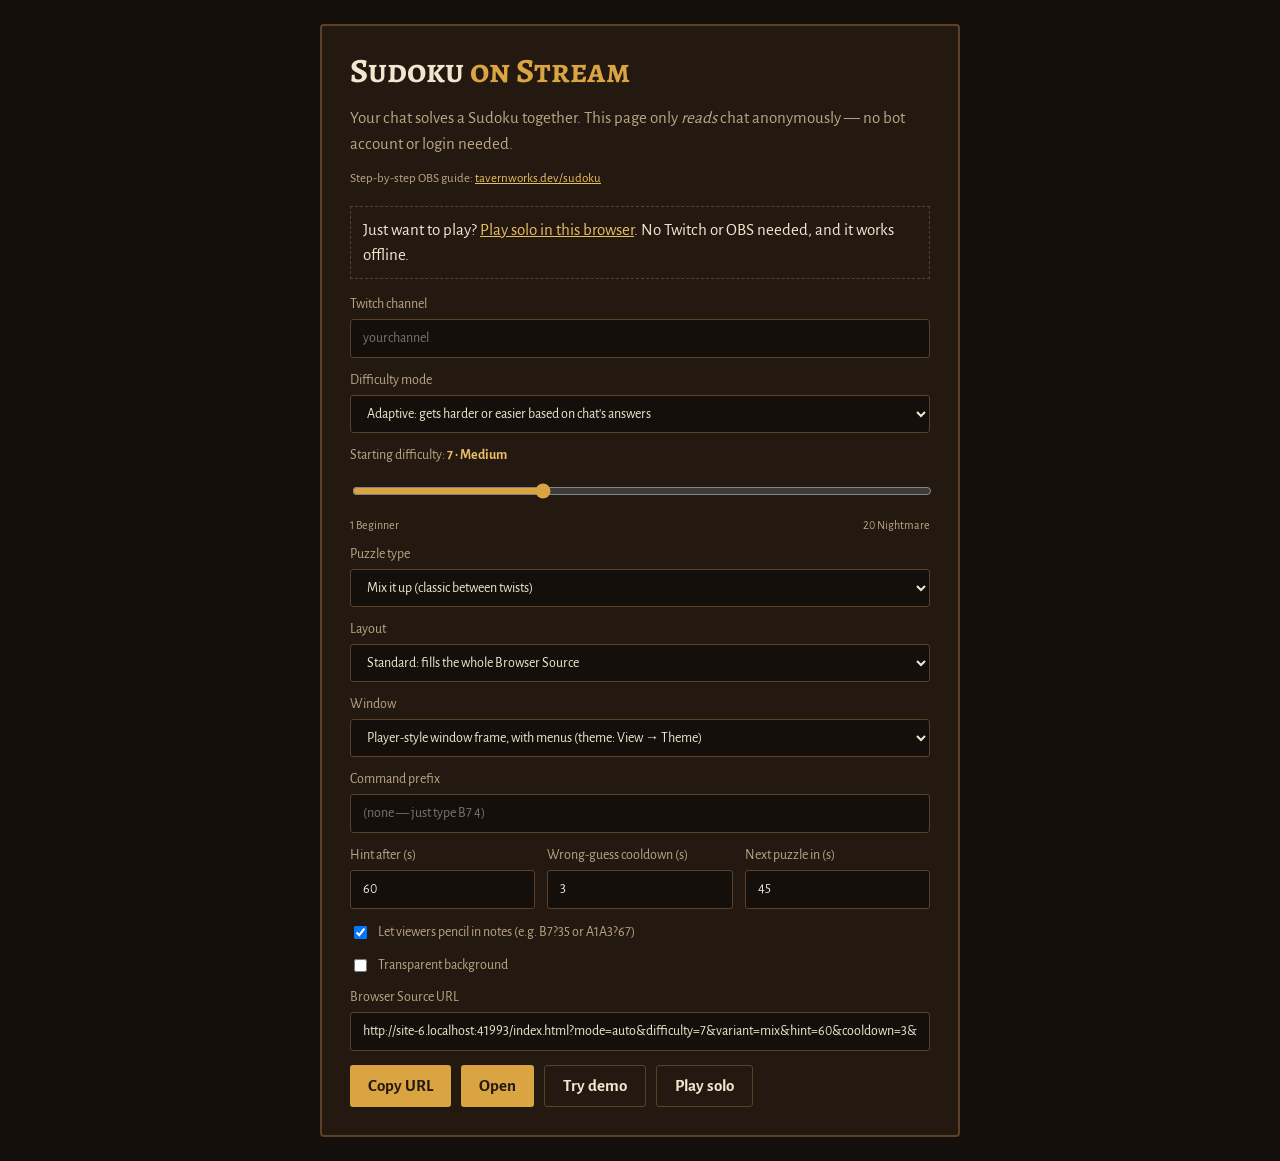
==== commit 5f1fe4a1: "Combine the site's 1.0.4 to 1.0.12 work with 1.1.0 The hosted copy on tavernworks.dev had moved on t" ====
--- a/index.html
+++ b/index.html
@@ -5,9 +5,6 @@
   <meta name="viewport" content="width=device-width, initial-scale=1">
   <title>Sudoku on Stream</title>
   <link rel="icon" id="favicon" href="data:,">
-  <link rel="preconnect" href="https://fonts.googleapis.com">
-  <link rel="preconnect" href="https://fonts.gstatic.com" crossorigin>
-  <link href="https://fonts.googleapis.com/css2?family=Cinzel:wght@600;800&family=Inter:wght@400;500;600;700;800&display=swap" rel="stylesheet">
   <link rel="stylesheet" href="css/style.css">
 </head>
 <body>
@@ -17,6 +14,7 @@
       <h1>Sudoku <span>on Stream</span></h1>
       <p>Your chat solves a Sudoku together. This page only <em>reads</em> chat anonymously — no bot account or login needed.</p>
       <p class="small">Step-by-step OBS guide: <a href="https://tavernworks.dev/sudoku/" target="_blank" rel="noopener">tavernworks.dev/sudoku</a></p>
+      <p class="solo-cta">Just want to play? <a href="?solo=1">Play solo in this browser</a>. No Twitch or OBS needed, and it works offline.</p>
       <form id="setup-form">
         <label>Twitch channel <input name="channel" placeholder="yourchannel" required autocomplete="off"></label>
         <label>Difficulty mode
@@ -65,6 +63,7 @@
           <button type="button" id="setup-copy">Copy URL</button>
           <button type="submit">Open</button>
           <button type="button" id="setup-demo" class="ghost">Try demo</button>
+          <button type="button" id="setup-solo" class="ghost">Play solo</button>
         </div>
       </form>
     </div>
@@ -111,7 +110,7 @@
       <button type="button" data-act="testchat"><span class="ic"></span>Type moves as the streamer (test box)</button>
     </div></div>
     <div class="menu"><button type="button" class="top"><u>V</u>iew</button><div class="drop">
-      <button type="button" data-act="theme" data-arg="indigo"><span class="ic"></span>Theme: Indigo</button>
+      <button type="button" data-act="theme" data-arg="indigo"><span class="ic"></span>Theme: Parchment</button>
       <button type="button" data-act="theme" data-arg="tavernworks"><span class="ic"></span>Theme: Tavernworks</button>
     </div></div>
     <div class="menu"><button type="button" class="top"><u>H</u>elp</button><div class="drop">
@@ -154,20 +153,59 @@
         <div class="example"><span id="how-prefix"></span>B7 4</div>
         <p class="small">No space needed: <code><span id="how-prefix3"></span>B74</code> works too, and so does <code><span id="how-prefix2"></span>b7=4</code>. Right answer <b>+10</b>, finish a row / column / box <b>+5</b> each, wrong <b>−2</b> and a short timeout.</p>
         <div id="how-notes" class="notes-how">
-          <p class="small">✏️ <b>Notes:</b> put <b>?</b> after the cell, then the numbers. No points. More than one cell at once: <code><span class="how-prefix-n"></span>A1A3?67</code></p>
+          <p class="small"><b>Notes:</b> put <b>?</b> after the cell, then the numbers. No points. More than one cell at once: <code><span class="how-prefix-n"></span>A1A3?67</code></p>
           <p id="note-ex" class="note-ex" hidden><code id="note-ex-cmd"></code> <span id="note-ex-what"></span>, like the dashed cell <b id="note-ex-cell"></b>, which always shows what can still go there.</p>
           <p class="small"><code><span class="how-prefix-n"></span>B7?-3</code> rubs out 3 · <code><span class="how-prefix-n"></span>B7?x</code> clears.</p>
         </div>
-        <p class="small">💡 Stuck? Type <code>!hint</code> to reveal a cell (<span id="how-hintcd">once a minute</span> for the whole chat).</p>
+        <p class="small">Stuck? Type <code>!hint</code> to reveal a cell (<span id="how-hintcd">once a minute</span> for the whole chat).</p>
         <p class="small get-it">Get it for your stream: <b>tavernworks.dev/sudoku</b></p>
       </section>
 
-      <section>
+      <!-- Solo play (?solo=1): number pad and settings, in place of the chat instructions and leaderboards -->
+      <section id="solo" hidden>
+        <h2>Your move</h2>
+        <div id="pad" class="pad"></div>
+        <div class="pad-tools">
+          <button type="button" id="pad-notes" class="tool" aria-pressed="false">Notes <small>off</small></button>
+          <button type="button" id="pad-erase" class="tool">Erase notes</button>
+          <button type="button" id="pad-hint" class="tool">Hint</button>
+        </div>
+        <p class="solo-keys small">Pick a cell, then a number. Keys: <b>1–9</b> place, <b>arrows</b> move, <b>N</b> notes on/off (or hold <b>Shift</b>), <b>Backspace</b> clears notes, <b>H</b> hint, <b>P</b> pause.</p>
+        <div class="solo-stats">
+          <span>Mistakes <b id="solo-mistakes">0</b></span>
+          <span>Hints <b id="solo-hints">0</b></span>
+          <span>Best at this level <b id="solo-best">—</b></span>
+          <span>Solved <b id="solo-solved">0</b></span>
+        </div>
+      </section>
+
+      <section id="solo-next" hidden>
+        <h2>Next puzzle</h2>
+        <div class="solo-pick">
+          <label>Level <select id="solo-level"></select></label>
+          <label>Type
+            <select id="solo-variant">
+              <option value="mix">Mix it up</option>
+              <option value="classic">Classic</option>
+              <option value="diagonal">Diagonal</option>
+              <option value="windoku">Windoku</option>
+              <option value="centerdot">Center Dot</option>
+              <option value="asterisk">Asterisk</option>
+            </select>
+          </label>
+        </div>
+        <div class="pad-tools">
+          <button type="button" id="solo-new">New puzzle</button>
+          <button type="button" id="solo-pause" class="ghost">Pause</button>
+        </div>
+      </section>
+
+      <section class="lb-round">
         <h2>This puzzle</h2>
         <ol id="round-list" class="lb"></ol>
       </section>
 
-      <section>
+      <section class="lb-all">
         <h2>All-time</h2>
         <ol id="all-list" class="lb"></ol>
       </section>
@@ -177,14 +215,13 @@
         <ul id="feed"></ul>
       </section>
 
-      <footer><span id="status" data-state="connecting">○ connecting…</span></footer>
+      <footer><span id="status" data-state="connecting">○ connecting…</span><span class="brand">Homebrewed by Stoned Sheamus</span></footer>
       <input id="test-input" placeholder="Test chat: type B7 4 or !sudoku new, then Enter" hidden>
     </aside>
 
     <div id="paused-card">
-      <div class="pc-icon">⏸</div>
       <div class="pc-title">Paused</div>
-      <div class="pc-sub">Back in a moment — hold your answers!</div>
+      <div class="pc-sub" id="pc-sub">Back in a moment. Hold your answers.</div>
     </div>
 
     <div id="overlay">
@@ -194,7 +231,9 @@
         <div id="ov-mvp"></div>
         <div id="ov-time"></div>
         <ol id="ov-list" class="lb"></ol>
+        <div id="ov-solo"></div>
         <div id="ov-adapt"></div>
+        <button type="button" id="ov-again">Next puzzle</button>
         <div class="ov-next">Next puzzle in <b id="ov-next"></b>s</div>
       </div>
     </div>
--- a/css/style.css
+++ b/css/style.css
@@ -1,38 +1,58 @@
+/* Tavern look: a cream parchment board in an oak frame, ledger-style scores on a dark oak panel.
+   Fonts are bundled in css/fonts (Alegreya family, SIL OFL) so it works offline from file://. */
+@font-face { font-family: "Alegreya"; src: url("fonts/alegreya-latin-700-normal.woff2") format("woff2"); font-weight: 700; font-style: normal; font-display: block; }
+@font-face { font-family: "Alegreya"; src: url("fonts/alegreya-latin-800-normal.woff2") format("woff2"); font-weight: 800; font-style: normal; font-display: block; }
+@font-face { font-family: "Alegreya"; src: url("fonts/alegreya-latin-400-italic.woff2") format("woff2"); font-weight: 400; font-style: italic; font-display: block; }
+@font-face { font-family: "Alegreya SC"; src: url("fonts/alegreya-sc-latin-700-normal.woff2") format("woff2"); font-weight: 700; font-style: normal; font-display: block; }
+@font-face { font-family: "Alegreya Sans"; src: url("fonts/alegreya-sans-latin-400-normal.woff2") format("woff2"); font-weight: 400; font-style: normal; font-display: block; }
+@font-face { font-family: "Alegreya Sans"; src: url("fonts/alegreya-sans-latin-700-normal.woff2") format("woff2"); font-weight: 700; font-style: normal; font-display: block; }
+
 :root {
-  --bg: #0f1020;
-  --bg2: #171a33;
-  --panel: rgba(23, 26, 51, 0.92);
-  --line: #2e3463;
-  --line-strong: #8b93ff;
-  --text: #eef0ff;
-  --muted: #9aa0c8;
-  --given: #ffffff;
-  --accent: #8b93ff;
-  --accent2: #ffcf5c;
-  --good: #4ade80;
-  --bad: #ff5c7a;
-  --cell: #1b1f3d;
-  --cell-empty: #14172e;
-  /* Board: light "paper" with dark ink for maximum number contrast. */
-  --b-empty: #f8f9ff;
-  --b-given-bg: #dde2f7;
-  --b-given: #0e1130;
-  --b-claimed-bg: #ffffff;
-  --b-line: #b7bde0;
-  --b-line-strong: #2f3576;
-  --b-coord: #7d84ad;
-  --b-note: #3a418c;
-  --b-hint: #5d6390;
-  --b-mark: #b77900;
-  --font: "Segoe UI", system-ui, -apple-system, Roboto, "Helvetica Neue", Arial, sans-serif;
+  /* room and wood */
+  --room: #140f0b;
+  --oak: #3b2a1c;
+  --oak-dark: #241910;
+  --oak-edge: #5c4129;
+  --bg: #140f0b;
+  --bg2: #241910;
+  --panel: #241910;
+  --line: #5c4129;
+  --line-strong: #d9a441;
+  --text: #f1e7d0;
+  --muted: #b9a685;
+  --given: #2b1a0a;
+  --accent: #d9a441; /* brass */
+  --accent2: #e9bd62; /* lighter brass */
+  --good: #9cc47a;
+  --bad: #e0705a;
+  --cell: #fffaf0;
+  --cell-empty: #fdf6e3;
+  /* Board: light parchment with dark ink for maximum number contrast. */
+  --b-empty: #fdf6e3;
+  --b-given-bg: #ecdcb2;
+  --b-given: #24160a;
+  --b-claimed-bg: #fffaf0;
+  --b-line: #ccb489;
+  --b-line-strong: #4a2f12;
+  --b-coord: #9a7d4f;
+  --b-note: #6b4419;
+  --b-hint: #7a6040;
+  --b-mark: #b26a12;
+
+  --serif: "Alegreya", Georgia, "Times New Roman", serif;
+  --caps: "Alegreya SC", "Alegreya", Georgia, serif;
+  --font: "Alegreya Sans", "Trebuchet MS", Verdana, sans-serif;
+  /* oak grain */
+  --grain: repeating-linear-gradient(92deg, rgba(0, 0, 0, 0.13) 0 2px, transparent 2px 9px, rgba(255, 255, 255, 0.025) 9px 10px, transparent 10px 23px);
 }
 
 * { box-sizing: border-box; }
 html, body { margin: 0; height: 100%; }
 body {
-  background: radial-gradient(ellipse at top left, #232860 0%, var(--bg) 60%);
+  background-color: var(--room);
   color: var(--text);
   font-family: var(--font);
+  font-variant-numeric: lining-nums;
   overflow: hidden;
 }
 body.transparent { background: transparent; }
@@ -42,7 +62,7 @@
 body.setup-mode { overflow: auto; }
 body.setup-mode #setup { display: grid; place-items: center; }
 body.setup-mode #game { display: none; }
-.setup-card { width: min(640px, 100%); background: var(--panel); border: 1px solid var(--line); border-radius: 16px; padding: 28px; }
+.setup-card { width: min(640px, 100%); background: var(--panel); border: 2px solid var(--line); border-radius: 4px; padding: 28px; font-size: 17px; }
 .setup-card p { color: var(--muted); line-height: 1.5; }
 .setup-card p.small { font-size: 13px; margin-top: -4px; }
 .setup-card a { color: var(--accent2); }
@@ -54,17 +74,24 @@
 #setup-form input[type=range]:disabled { opacity: 0.4; }
 .range-ends { display: flex; justify-content: space-between; font-size: 12px; }
 #setup-form input:not([type=checkbox]), #setup-form select {
-  font: inherit; color: var(--text); background: var(--bg); border: 1px solid var(--line); border-radius: 8px; padding: 10px 12px; width: 100%;
+  font: inherit; color: var(--text); background: var(--bg); border: 1px solid var(--line); border-radius: 3px; padding: 10px 12px; width: 100%;
 }
 .row3 { display: grid; grid-template-columns: repeat(3, 1fr); gap: 12px; }
 @media (max-width: 560px) { .row3 { grid-template-columns: 1fr; } }
 .actions { display: flex; gap: 10px; flex-wrap: wrap; }
-button { font: inherit; font-weight: 600; border: 0; border-radius: 8px; padding: 10px 18px; background: var(--accent); color: #0f1020; cursor: pointer; }
+button { font: inherit; font-weight: 700; border: 0; border-radius: 3px; padding: 10px 18px; background: var(--accent); color: var(--oak-dark); cursor: pointer; }
 button.ghost { background: transparent; color: var(--text); border: 1px solid var(--line); }
 
 /* ---------- Game layout ---------- */
 #game { display: flex; height: 100vh; padding: 0.8vh 2.5vh 0.8vh 0.8vh; gap: 2.5vh; }
-.board-wrap { flex: 0 0 auto; height: 98.4vh; aspect-ratio: 1; display: grid; place-items: center; }
+/* The oak frame; row and column letters sit on the wood. */
+.board-wrap {
+  flex: 0 0 auto; height: 98.4vh; aspect-ratio: 1; display: grid; place-items: center;
+  background-color: var(--oak); background-image: var(--grain);
+  border: 0.35vh solid var(--oak-dark); border-radius: 0.5vh;
+  box-shadow: inset 0 0 0 0.25vh var(--oak-edge);
+  padding: 0.3vh 1vh 1vh 0.3vh;
+}
 #board {
   width: 100%; height: 100%;
   display: grid;
@@ -72,7 +99,7 @@
   grid-template-rows: 0.35fr repeat(9, 1fr);
   gap: 0;
 }
-.lbl { display: grid; place-items: center; color: var(--accent); font-weight: 800; font-size: 2.7vh; }
+.lbl { display: grid; place-items: center; color: var(--accent); font-family: var(--caps); font-weight: 700; font-size: 2.9vh; text-shadow: 0 0.2vh 0 rgba(0, 0, 0, 0.45); }
 .lbl.col { align-items: end; padding-bottom: 0.3vh; }
 .lbl.row { justify-items: end; padding-right: 0.7vh; }
 
@@ -93,25 +120,25 @@
 .cell.bb { border-bottom: 3px solid var(--b-line-strong); }
 
 .cell.empty { background: var(--b-empty); }
-.cell .num { font-size: 6vh; font-weight: 700; line-height: 1; }
+.cell .num { font-family: var(--serif); font-size: 6.2vh; font-weight: 700; line-height: 1; font-variant-numeric: lining-nums tabular-nums; }
 .cell .num { color: var(--b-given); }
 .cell.given .num { color: var(--b-given); font-weight: 800; }
 .cell.given { background: var(--b-given-bg); }
 .cell.hint .num { color: var(--b-hint); font-style: italic; }
 .cell .who {
   position: absolute; bottom: 0.35vh; left: 0; right: 0; text-align: center;
-  font-size: 1.15vh; font-weight: 600; white-space: nowrap; overflow: hidden; text-overflow: ellipsis; padding: 0 0.3vh; opacity: 0.9;
+  font-size: 1.3vh; font-weight: 700; white-space: nowrap; overflow: hidden; text-overflow: ellipsis; padding: 0 0.3vh;
 }
 .cell .coord { position: absolute; top: 0.3vh; left: 0.5vh; font-size: 1.15vh; color: var(--b-coord); opacity: 0; }
 .cell.empty .coord { opacity: 0.85; }
 
-.cell.pop .num { animation: pop 0.5s ease-out; }
-@keyframes pop { 0% { transform: scale(0.2); opacity: 0; } 60% { transform: scale(1.35); } 100% { transform: scale(1); opacity: 1; } }
-.cell.wrong { animation: shake 0.45s; background: #ffd3db; }
-.cell.wrong .num { color: #c8102e !important; }
+.cell.pop .num { animation: pop 0.35s ease-out; }
+@keyframes pop { 0% { transform: scale(0.6); opacity: 0; } 100% { transform: scale(1); opacity: 1; } }
+.cell.wrong { animation: shake 0.45s; background: #f3c9b8; }
+.cell.wrong .num { color: #a3271a !important; text-decoration: line-through; text-decoration-thickness: 0.4vh; }
 @keyframes shake { 0%, 100% { transform: none; } 20%, 60% { transform: translateX(-0.6vh); } 40%, 80% { transform: translateX(0.6vh); } }
 .cell.unit { animation: unit 1.1s ease-out; }
-@keyframes unit { 0% { background: #ffd66b; } }
+@keyframes unit { 0% { background: #f2cf86; } }
 
 /* Pencil-mark notes: a 3x3 mini grid, digit d sits in position d. */
 .cell .notes {
@@ -126,9 +153,9 @@
 .cell.noted .notes { animation: noted 0.6s ease-out; }
 @keyframes noted { 0% { opacity: 0.2; transform: scale(0.85); } 100% { opacity: 1; transform: none; } }
 .how .notes-how { margin-top: 0.8vh; }
-.how p.get-it { margin-top: 1vh; padding-top: 0.8vh; border-top: 1px solid rgba(255, 255, 255, 0.08); }
+.how p.get-it { margin-top: 1vh; padding-top: 0.8vh; border-top: 1px dashed rgba(185, 166, 133, 0.3); }
 .how .note-ex { color: var(--text); font-size: 1.8vh; }
-.how .note-ex code { font-size: 2.4vh; font-weight: 800; background: var(--bg); border-radius: 0.6vh; padding: 0.1vh 0.8vh; font-family: ui-monospace, Consolas, monospace; }
+.how .note-ex code { font-size: 2.4vh; font-weight: 700; color: var(--b-given); background: var(--b-empty); border: 1px solid var(--b-line); padding: 0 0.8vh; font-family: var(--serif); }
 /* The always-on notes example cell. */
 .cell.example { outline: 0.35vh dashed var(--b-mark); outline-offset: -0.55vh; }
 .cell.example .notes span { color: var(--b-mark); }
@@ -145,85 +172,92 @@
 /* ---------- Panel ---------- */
 .panel {
   flex: 1 1 auto; min-width: 0;
-  display: flex; flex-direction: column; gap: 1.6vh;
-  background: var(--panel); border: 1px solid var(--line); border-radius: 1.6vh; padding: 2.2vh 2.4vh;
-  font-size: 1.9vh; overflow: hidden;
-}
-h1 { margin: 0; font-size: 4vh; letter-spacing: -0.02em; }
+  display: flex; flex-direction: column; gap: 1.3vh;
+  background-color: var(--panel); background-image: var(--grain);
+  border: 0.35vh solid var(--oak-edge); border-radius: 0.5vh; padding: 2.2vh 2.4vh;
+  font-size: 1.85vh; line-height: 1.22; overflow: hidden;
+}
+h1 { margin: 0; font-family: var(--caps); font-weight: 700; font-size: 4vh; line-height: 1; }
 h1 span { color: var(--accent); }
 .setup-card h1 { font-size: 34px; }
-h2 { margin: 0 0 0.8vh; font-size: 1.5vh; text-transform: uppercase; letter-spacing: 0.12em; color: var(--muted); }
-.meta { display: flex; gap: 1.2vh; align-items: center; margin-top: 1vh; color: var(--muted); }
-.meta.small { font-size: 1.5vh; justify-content: space-between; margin-top: 0.6vh; }
-#timer { margin-left: auto; font-variant-numeric: tabular-nums; color: var(--text); font-weight: 700; }
-#difficulty { text-transform: capitalize; font-weight: 700; padding: 0.2vh 1vh; border-radius: 99px; background: var(--line); color: var(--text); }
-#difficulty[data-level=easy] { background: #1f5f3f; }
-#difficulty[data-level=medium] { background: #6a5520; }
-#difficulty[data-level=hard] { background: #7a2338; }
-#difficulty[data-level=expert] { background: #4b1f7a; }
-#difficulty[data-level=custom] { background: #1f4f6a; text-transform: none; }
-#variant { font-weight: 700; padding: 0.2vh 1vh; border-radius: 99px; background: #6a5520; color: var(--accent2); }
-.how p.rule { color: var(--accent2); font-weight: 700; background: rgba(255, 207, 92, 0.1); border-left: 0.4vh solid var(--accent2); padding: 0.6vh 1vh; border-radius: 0.6vh; margin-bottom: 1vh; }
-.progress { height: 1vh; background: var(--bg); border-radius: 99px; overflow: hidden; margin-top: 1.2vh; }
-#progress-bar { height: 100%; width: 0; background: linear-gradient(90deg, var(--accent), var(--accent2)); transition: width 0.25s linear, background 0.6s; }
+h2 { display: flex; align-items: center; gap: 1vh; margin: 0 0 0.6vh; font-family: var(--caps); font-weight: 700; font-size: 1.9vh; color: var(--accent); }
+h2::after { content: ""; flex: 1; border-top: 0.2vh solid var(--line); }
+.meta { display: flex; gap: 1.2vh; align-items: baseline; margin-top: 1vh; color: var(--muted); }
+.meta.small { font-size: 1.7vh; justify-content: space-between; margin-top: 0.6vh; }
+#timer { margin-left: auto; font-family: var(--serif); font-size: 2.6vh; font-variant-numeric: lining-nums tabular-nums; color: var(--text); font-weight: 700; }
+#difficulty { text-transform: capitalize; font-weight: 700; color: var(--text); }
+#difficulty::before, #variant::before { content: "·"; margin-right: 1.2vh; color: var(--muted); font-weight: 400; }
+#difficulty[data-level=easy] { color: var(--good); }
+#difficulty[data-level=medium] { color: var(--accent2); }
+#difficulty[data-level=hard] { color: var(--bad); }
+#difficulty[data-level=expert] { color: #d08fd0; }
+#difficulty[data-level=custom] { color: var(--accent2); text-transform: none; }
+#variant { font-weight: 700; font-style: italic; color: var(--accent2); }
+.how p.rule { color: var(--accent2); font-weight: 700; font-style: italic; border-bottom: 1px dashed rgba(233, 189, 98, 0.45); padding-bottom: 0.6vh; margin-bottom: 1vh; }
+.progress { height: 1vh; background: var(--room); border: 1px solid var(--line); overflow: hidden; margin-top: 1.2vh; }
+#progress-bar { height: 100%; width: 0; background: var(--accent); transition: width 0.25s linear, background 0.6s; }
 #progress-bar.snap { transition: none; }
 /* Hint countdown: drains from full to empty, warming up as the next hint gets close. */
 #progress-bar[data-level=ok] { background: var(--accent); }
 #progress-bar[data-level=low] { background: var(--accent2); }
 #progress-bar[data-level=urgent] { background: var(--bad); animation: hintpulse 0.8s ease-in-out infinite; }
+#progress-bar[data-level=low] { background: #d9822b; }
 @keyframes hintpulse { 50% { opacity: 0.55; } }
 
-.how p { margin: 0.4vh 0; color: var(--muted); line-height: 1.4; }
+.how p { margin: 0.4vh 0; color: var(--muted); line-height: 1.3; }
 .how p b { color: var(--text); }
-.small { font-size: 1.5vh; }
-.example { font-size: 3.6vh; font-weight: 800; color: var(--accent2); background: var(--bg); border-radius: 1vh; padding: 0.6vh 1.4vh; display: inline-block; margin: 0.4vh 0; font-family: ui-monospace, Consolas, monospace; }
-code { color: var(--accent2); }
-
-.lb { list-style: none; margin: 0; padding: 0; display: grid; gap: 0.5vh; }
-.lb li { display: flex; gap: 1vh; align-items: center; background: rgba(255, 255, 255, 0.04); border-radius: 0.8vh; padding: 0.35vh 1vh; }
-.lb .rk { width: 2.4vh; color: var(--muted); font-weight: 700; }
+.small { font-size: 1.65vh; }
+.example { font-size: 3vh; font-weight: 700; color: var(--b-given); background: var(--b-empty); border: 0.3vh solid var(--b-line-strong); padding: 0.1vh 1.4vh; display: inline-block; margin: 0.4vh 0; font-family: var(--serif); word-spacing: 0.35em; }
+code { font-family: var(--serif); font-weight: 700; color: var(--accent2); }
+
+/* Scores read like a tavern ledger. */
+.lb { list-style: none; margin: 0; padding: 0; display: grid; gap: 0; }
+.lb li { display: flex; gap: 1vh; align-items: baseline; padding: 0.05vh 0.2vh; border-bottom: 1px dashed rgba(185, 166, 133, 0.25); }
+.lb .rk { width: 2.6vh; color: var(--muted); font-family: var(--serif); font-weight: 700; }
 .lb .nm { font-weight: 700; flex: 1; min-width: 0; overflow: hidden; text-overflow: ellipsis; white-space: nowrap; }
-.lb .dt { font-variant-numeric: tabular-nums; color: var(--text); }
+.lb .dt { font-family: var(--serif); font-weight: 700; font-variant-numeric: lining-nums tabular-nums; color: var(--text); }
 .lb li:first-child .rk { color: var(--accent2); }
-.lb .empty-li { color: var(--muted); justify-content: center; }
+.lb .empty-li { color: var(--muted); justify-content: center; font-style: italic; border-bottom: 0; }
 
 .feed-wrap { flex: 1 1 0; min-height: 8vh; overflow: hidden; }
 .panel > section, .panel > header, .panel > footer, #test-input { flex-shrink: 0; }
-#feed { list-style: none; margin: 0; padding: 0; display: grid; gap: 0.4vh; font-size: 1.7vh; }
+#feed { list-style: none; margin: 0; padding: 0; display: grid; gap: 0.3vh; font-size: 1.9vh; color: var(--muted); }
+#feed li span { color: var(--text); }
 #feed li { animation: slidein 0.3s ease-out; white-space: nowrap; overflow: hidden; text-overflow: ellipsis; }
 #feed li.good em { color: var(--good); font-style: normal; font-weight: 700; }
 #feed li.bad span { color: var(--bad); }
 #feed li.bad em { color: var(--bad); font-style: normal; }
-#feed li.system { color: var(--accent2); }
+#feed li.system, #feed li.system span { color: var(--accent2); font-style: italic; }
 #feed small { color: var(--accent2); }
-@keyframes slidein { from { transform: translateX(2vh); opacity: 0; } to { transform: none; opacity: 1; } }
-
-footer { font-size: 1.4vh; color: var(--muted); }
+@keyframes slidein { from { transform: translateY(0.8vh); opacity: 0; } to { transform: none; opacity: 1; } }
+
+footer { display: flex; justify-content: space-between; gap: 1vh; font-size: 1.6vh; color: var(--muted); }
+footer .brand { font-family: var(--serif); font-style: italic; font-weight: 400; }
 #status[data-state=connected], #status[data-state=demo] { color: var(--good); }
 #status[data-state=disconnected] { color: var(--bad); }
-#test-input { font: inherit; font-size: 1.8vh; padding: 1vh; border-radius: 0.8vh; border: 1px solid var(--line); background: var(--bg); color: var(--text); }
+#test-input { font: inherit; font-size: 1.8vh; padding: 1vh; border-radius: 3px; border: 1px solid var(--line); background: var(--bg); color: var(--text); }
 
 /* ---------- Round-end overlay ---------- */
-#overlay { position: fixed; inset: 0; display: none; place-items: center; background: rgba(8, 9, 20, 0.72); backdrop-filter: blur(4px); }
+#overlay { position: fixed; inset: 0; display: none; place-items: center; background: rgba(12, 9, 6, 0.8); }
 #overlay.show { display: grid; animation: fade 0.4s; }
 @keyframes fade { from { opacity: 0; } }
-.ov-card { background: var(--bg2); border: 2px solid var(--accent); border-radius: 2vh; padding: 4vh 6vh; text-align: center; min-width: 50vh; box-shadow: 0 0 6vh rgba(139, 147, 255, 0.35); }
-.ov-title { font-size: 7vh; font-weight: 900; color: var(--accent2); }
-.ov-mvp-lbl { margin-top: 1vh; color: var(--muted); text-transform: uppercase; letter-spacing: 0.2em; font-size: 1.6vh; }
-#ov-mvp { font-size: 5vh; font-weight: 800; }
+.ov-card { background-color: var(--panel); background-image: var(--grain); border: 0.4vh solid var(--oak-edge); outline: 0.4vh solid var(--oak-dark); border-radius: 0.5vh; padding: 4vh 6vh; text-align: center; min-width: 54vh; }
+.ov-title { font-family: var(--caps); font-size: 8vh; font-weight: 700; line-height: 1; color: var(--accent); }
+.ov-mvp-lbl { margin-top: 2vh; color: var(--muted); font-family: var(--caps); font-weight: 700; font-size: 2.2vh; }
+#ov-mvp { font-family: var(--serif); font-size: 5.4vh; font-weight: 700; }
 #ov-time { color: var(--muted); margin: 1vh 0 2vh; font-size: 2vh; }
-#ov-list { text-align: left; font-size: 2.2vh; }
+#ov-list { text-align: left; font-size: 2.4vh; }
 #ov-adapt { margin-top: 2.4vh; font-size: 2.2vh; font-weight: 700; color: var(--text); }
 #ov-adapt[data-dir="1"] { color: var(--good); }
 #ov-adapt[data-dir="-1"] { color: var(--bad); }
 .ov-next { margin-top: 1.2vh; color: var(--muted); font-size: 2vh; }
-.ov-next b { color: var(--text); }
+.ov-next b { color: var(--text); font-family: var(--serif); }
 
 /* ---------- Stopped ---------- */
-#paused-card { position: fixed; inset: 0; display: none; place-content: center; text-align: center; gap: 1vh; background: rgba(8, 9, 20, 0.78); backdrop-filter: blur(6px); z-index: 10; }
+#paused-card { position: fixed; inset: 0; display: none; place-content: center; text-align: center; gap: 1vh; background: rgba(12, 9, 6, 0.85); z-index: 10; }
 body.paused #paused-card { display: grid; animation: fade 0.3s; }
 .pc-icon { font-size: 10vh; line-height: 1; color: var(--accent); }
-.pc-title { font-size: 8vh; font-weight: 900; color: var(--accent2); }
+.pc-title { font-family: var(--caps); font-size: 8vh; font-weight: 700; color: var(--accent); }
 .pc-sub { font-size: 2.6vh; color: var(--muted); }
 
 /* ---------- Framed: fills the torn window of GuildScribe's "Sudoku on Stream" theme scene ----------
@@ -257,7 +291,7 @@
 }
 body.framed.transparent { background: transparent; }
 .framed #game { padding: var(--f-pad); gap: var(--f-pad); }
-.framed .board-wrap { height: calc(100vh - 2 * var(--f-pad)); }
+.framed .board-wrap { height: calc(100vh - 2 * var(--f-pad)); background: none; border: 0; box-shadow: none; padding: 0; }
 .framed .lbl { color: var(--accent2); font-family: var(--f-head); text-shadow: 0 0.2vh 0.4vh #000; }
 .framed .cell.unit { animation-name: unit-framed; }
 @keyframes unit-framed { 0% { background: #f7c96a; } }
@@ -270,22 +304,119 @@
 .framed h1 { font-family: var(--f-head); font-weight: 700; letter-spacing: 0.04em; color: var(--accent2); font-size: 3.3vh; }
 .framed h1 span { color: var(--text); }
 .framed h2 { font-family: var(--f-head); font-weight: 700; color: var(--accent); letter-spacing: 0.14em; font-size: 1.6vh; }
-.framed .lb li { background: rgba(255, 236, 200, 0.06); padding: 0.2vh 1vh; }
 .framed .example { font-size: 3.2vh; }
 .framed .example { border: 1px solid rgba(242, 196, 106, 0.35); }
-.framed #difficulty { background: var(--line); }
 .framed #overlay { background: rgba(14, 9, 4, 0.72); }
-.framed .ov-card { background: var(--bg2); border-color: var(--accent2); box-shadow: 0 0 6vh rgba(242, 196, 106, 0.28); }
+.framed .ov-card { background: var(--bg2); border-color: var(--accent2); }
 .framed .ov-title, .framed .pc-title, .framed #ov-mvp { font-family: var(--f-head); }
 .framed #paused-card { background: rgba(14, 9, 4, 0.8); }
 /* Room for the Live feed: all-time shows its top 3 here (this puzzle keeps 5). */
 .framed #all-list li:nth-child(n + 4) { display: none; }
 .framed .feed-wrap { min-height: 12vh; }
 
-/* ---------- Tavernworks colours (default; ?theme=indigo keeps the original look) ---------- */
+/* ---------- Solo play (?solo=1): one player with a keyboard, mouse or touchscreen ----------
+   Everything here is scoped to body.solo, so the stream overlay is unchanged.
+   --bs is the board's size; the board's text is sized from it so the board scales on any screen. */
+#ov-solo, #ov-again { display: none; }
+.setup-card p.solo-cta { color: var(--text); border: 1px dashed var(--line); padding: 10px 12px; }
+
+body.solo { --bs: min(98.4vh, calc(100vw - 430px)); }
+.solo #game { align-items: center; }
+.solo .board-wrap {
+  height: var(--bs); width: var(--bs); align-self: center;
+  padding: calc(var(--bs) * 0.003) calc(var(--bs) * 0.01) calc(var(--bs) * 0.01) calc(var(--bs) * 0.003);
+}
+.solo .panel { align-self: stretch; }
+.solo .how, .solo .lb-round, .solo .lb-all { display: none; }
+.solo .lbl { font-size: calc(var(--bs) * 0.0295); }
+.solo .cell { cursor: pointer; touch-action: manipulation; -webkit-tap-highlight-color: transparent; user-select: none; -webkit-user-select: none; }
+.solo .cell .num { position: relative; font-size: calc(var(--bs) * 0.063); }
+.solo .cell .coord { font-size: calc(var(--bs) * 0.0117); top: calc(var(--bs) * 0.003); left: calc(var(--bs) * 0.005); }
+.solo .cell .notes { inset: calc(var(--bs) * 0.014) calc(var(--bs) * 0.004) calc(var(--bs) * 0.004); }
+.solo .cell .notes span { font-size: calc(var(--bs) * 0.022); }
+.solo .cell.claimed .who { display: none; }
+.solo .cell.hint .who { font-size: calc(var(--bs) * 0.0132); bottom: calc(var(--bs) * 0.003); color: var(--b-hint); }
+.solo .cell.x-dot::after, .solo .cell.x-star::after { font-size: calc(var(--bs) * 0.016); }
+/* Selection: the cell, its row / column / box (and variant region), and every copy of its number. */
+.solo .cell::before { content: ""; position: absolute; inset: 0; pointer-events: none; }
+.solo .cell.peer::before { background: rgba(178, 106, 18, 0.10); }
+.solo .cell.same::before { background: rgba(217, 164, 65, 0.42); }
+.solo .cell.sel::before { background: rgba(217, 164, 65, 0.30); box-shadow: inset 0 0 0 calc(var(--bs) * 0.004) var(--b-mark); }
+@media (hover: hover) { .solo .cell.empty:not(.sel):hover::before { background: rgba(178, 106, 18, 0.16); } }
+
+/* Number pad and tools */
+#solo { display: grid; gap: 1.2vh; }
+#solo[hidden], #solo-next[hidden] { display: none; }
+.pad { display: grid; grid-template-columns: repeat(9, 1fr); gap: 0.6vh; }
+.pad-d {
+  display: grid; place-items: center; gap: 0; padding: 0.6vh 0 0.4vh; min-width: 0;
+  background: var(--b-empty); color: var(--b-given); border: 0.25vh solid var(--b-line-strong); border-radius: 3px;
+  font-family: var(--serif); font-size: 4.4vh; font-weight: 700; line-height: 1; touch-action: manipulation; -webkit-tap-highlight-color: transparent;
+}
+.pad-d small { font-family: var(--font); font-size: 1.4vh; font-weight: 700; color: var(--b-coord); margin-top: 0.2vh; }
+.pad-d.done { opacity: 0.45; }
+@media (hover: hover) { .pad-d:hover { background: #fff3d2; } }
+.pad-d:active { transform: scale(0.96); }
+.pad.notes-on .pad-d { color: var(--b-note); font-size: 3.4vh; font-weight: 400; font-style: italic; }
+.pad.notes-on .pad-d.noted { background: #f2cf86; }
+.pad-tools { display: flex; gap: 0.8vh; flex-wrap: wrap; }
+.pad-tools button { flex: 1 1 0; font-size: 1.9vh; padding: 1vh 1.2vh; touch-action: manipulation; -webkit-tap-highlight-color: transparent; }
+button.tool { background: transparent; color: var(--text); border: 1px solid var(--line); }
+button.tool.on { background: var(--accent); color: var(--oak-dark); border-color: var(--accent); }
+button.tool small { font-weight: 400; opacity: 0.85; }
+.solo-keys { margin: 0; color: var(--muted); line-height: 1.35; }
+.solo-keys b { color: var(--text); }
+.solo-stats { display: flex; flex-wrap: wrap; gap: 0.4vh 2vh; color: var(--muted); font-size: 1.75vh; }
+.solo-stats b { color: var(--text); font-family: var(--serif); margin-left: 0.4vh; }
+#solo-next { display: grid; gap: 1vh; }
+.solo-pick { display: grid; grid-template-columns: 1fr 1fr; gap: 1vh; }
+.solo-pick label { display: grid; gap: 0.4vh; color: var(--muted); font-size: 1.65vh; }
+.solo-pick select { font: inherit; font-size: 1.85vh; color: var(--text); background: var(--room); border: 1px solid var(--line); border-radius: 3px; padding: 0.7vh 0.8vh; min-width: 0; }
+.solo .feed-wrap { min-height: 6vh; }
+#status[data-state=solo] { color: var(--good); }
+
+/* Solved screen: no MVP or countdown, a button instead. */
+.solo .ov-mvp-lbl, .solo #ov-mvp, .solo #ov-list, .solo .ov-next { display: none; }
+.solo #ov-time { font-size: 2.6vh; color: var(--text); margin: 2vh 0 0.6vh; }
+.solo #ov-solo { display: block; font-size: 2.2vh; color: var(--muted); }
+.solo #ov-again { display: inline-block; margin-top: 2.6vh; font-size: 2.4vh; padding: 1.2vh 3vh; }
+.solo #paused-card { cursor: pointer; }
+
+/* Phones, tablets held upright and narrow windows: board on top, pad right under it. */
+@media (max-aspect-ratio: 1/1), (max-width: 760px) {
+  body.solo { --bs: min(calc(100vw - 16px), calc(100vh - 250px)); overflow: auto; }
+  body.solo #game { flex-direction: column; height: auto; min-height: 100vh; padding: 8px; gap: 10px; }
+  body.solo .panel { width: min(100%, 640px); align-self: center; overflow: visible; font-size: 15px; gap: 12px; padding: 14px; }
+  body.solo #solo { order: -1; gap: 10px; }
+  body.solo .pad { gap: 4px; }
+  body.solo .pad-d { font-size: 26px; padding: 6px 0 4px; border-width: 2px; }
+  body.solo .pad-d small { font-size: 11px; }
+  body.solo .pad.notes-on .pad-d { font-size: 21px; }
+  body.solo .pad-tools { gap: 6px; }
+  body.solo .pad-tools button { font-size: 15px; padding: 10px 8px; }
+  body.solo h1 { font-size: 26px; }
+  body.solo h2 { font-size: 15px; margin-bottom: 4px; }
+  body.solo .meta { font-size: 15px; gap: 10px; }
+  body.solo .meta.small { font-size: 13px; }
+  body.solo #timer { font-size: 20px; }
+  body.solo .progress { height: 6px; }
+  body.solo .solo-keys, body.solo .solo-stats, body.solo footer { font-size: 13px; }
+  body.solo .solo-pick label { font-size: 13px; }
+  body.solo .solo-pick select { font-size: 15px; padding: 8px; }
+  body.solo #feed { font-size: 14px; }
+  body.solo .feed-wrap { max-height: 160px; }
+  body.solo .ov-card { min-width: 0; width: calc(100vw - 32px); max-width: 480px; padding: 24px; }
+  body.solo .ov-title, body.solo .pc-title { font-size: 48px; }
+  body.solo #ov-time { font-size: 18px; }
+  body.solo #ov-solo, body.solo #ov-adapt, body.solo .pc-sub { font-size: 15px; }
+  body.solo #ov-again { font-size: 18px; padding: 12px 24px; }
+}
+@media (hover: none) { .solo-keys { display: none !important; } }
+
+/* ---------- Window chrome colours, and the optional Tavernworks theme (View > Theme) ---------- */
 :root {
-  --chrome: #1b1e3a; --chrome2: #23274a; --chrome-line: #363c70; --chrome-edge: #12142a; --chrome-text: #cfd3f5; --well: #0b0c1a;
-  --head: var(--font);
+  --chrome: #241910; --chrome2: #3b2a1c; --chrome-line: #5c4129; --chrome-edge: #140f0b; --chrome-text: #e6d6bf; --well: #140f0b;
+  --head: var(--caps);
 }
 body.tw {
   --bg: #15100c;
@@ -310,23 +441,20 @@
   --b-hint: #7a6040;
   --b-mark: #b26a12;
   --chrome: #1e1611; --chrome2: #2e2219; --chrome-line: #3a2a1d; --chrome-edge: #0f0b08; --chrome-text: #e6d6bf; --well: #0f0b08;
-  --font: Inter, "Segoe UI", system-ui, -apple-system, Roboto, Arial, sans-serif;
-  --head: Cinzel, Georgia, serif;
   background:
     radial-gradient(ellipse 80% 50% at 50% -10%, rgba(224, 168, 74, 0.14), transparent 70%),
     radial-gradient(ellipse 60% 40% at 50% 110%, rgba(201, 87, 43, 0.10), transparent 70%),
     var(--bg);
 }
 body.tw.transparent { background: transparent; }
-.tw h1 { font-family: var(--head); font-weight: 800; letter-spacing: 0.02em; }
+.tw h1 { font-family: var(--head); font-weight: 700; letter-spacing: 0.02em; }
 .tw h1 span { color: var(--accent); }
 .tw .ov-title, .tw .pc-title, .tw #ov-mvp { font-family: var(--head); }
 .tw .lbl { color: var(--accent2); }
 .tw .cell.unit { animation-name: unit-framed; }
-.tw .lb li { background: rgba(255, 236, 200, 0.05); }
 .tw #overlay { background: rgba(14, 9, 4, 0.74); }
 .tw #paused-card { background: rgba(14, 9, 4, 0.8); }
-.tw .ov-card { border-color: var(--accent2); box-shadow: 0 0 6vh rgba(242, 196, 106, 0.28); }
+.tw .ov-card { border-color: var(--accent2); }
 .tw .setup-card a { color: var(--accent2); }
 .tw button { color: var(--bg); }
 .tw button.ghost { color: var(--text); }
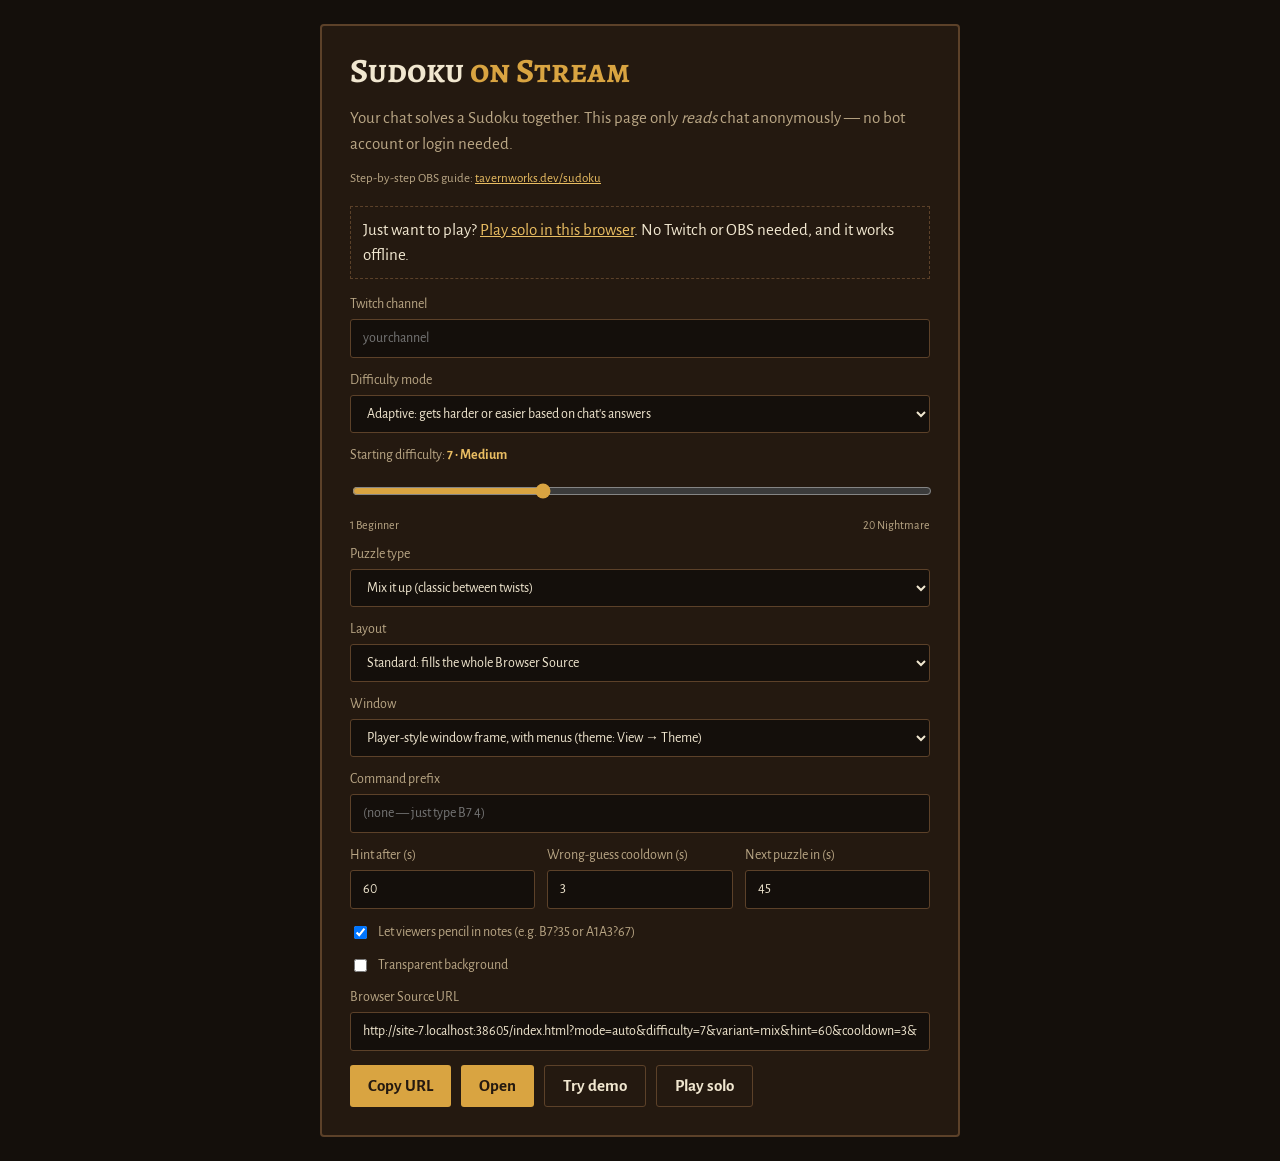
==== commit 5335d24c: "1.1.3: demo move box on the full-size demo; Send always says what happened The full-size demo (index" ====
--- a/index.html
+++ b/index.html
@@ -217,6 +217,13 @@
 
       <footer><span id="status" data-state="connecting">○ connecting…</span><span class="brand">Homebrewed by Stoned Sheamus</span></footer>
       <input id="test-input" placeholder="Test chat: type B7 4 or !sudoku new, then Enter" hidden>
+      <form id="try" hidden autocomplete="off">
+        <div class="try-row">
+          <input id="try-move" placeholder="Your move, like B7 4" aria-label="Your move, like B7 4" maxlength="40" spellcheck="false" autocapitalize="characters">
+          <button type="submit">Send</button>
+        </div>
+        <p id="try-said">Click an empty square to pick it, then add a number and press Send.</p>
+      </form>
     </aside>
 
     <div id="paused-card">
--- a/css/style.css
+++ b/css/style.css
@@ -220,7 +220,7 @@
 .lb .empty-li { color: var(--muted); justify-content: center; font-style: italic; border-bottom: 0; }
 
 .feed-wrap { flex: 1 1 0; min-height: 8vh; overflow: hidden; }
-.panel > section, .panel > header, .panel > footer, #test-input { flex-shrink: 0; }
+.panel > section, .panel > header, .panel > footer, #test-input, #try { flex-shrink: 0; }
 #feed { list-style: none; margin: 0; padding: 0; display: grid; gap: 0.3vh; font-size: 1.9vh; color: var(--muted); }
 #feed li span { color: var(--text); }
 #feed li { animation: slidein 0.3s ease-out; white-space: nowrap; overflow: hidden; text-overflow: ellipsis; }
@@ -412,6 +412,7 @@
   body.solo #ov-again { font-size: 18px; padding: 12px 24px; }
 }
 @media (hover: none) { .solo-keys { display: none !important; } }
+
 
 /* ---------- Window chrome colours, and the optional Tavernworks theme (View > Theme) ---------- */
 :root {
@@ -513,3 +514,68 @@
 .gw-menu .drop hr { border: 0; border-top: 1px solid var(--chrome-line); margin: 0.5vh 0; }
 .gw-menu .drop .hd { padding: 0.5vh 1.6vh 0.2vh; font-size: 1.25vh; text-transform: uppercase; letter-spacing: 0.1em; color: var(--muted); }
 .gw-tools .ib.big:hover { background: var(--accent); color: var(--bg); }
+
+/* ---------- The stream page on a phone or any narrow window ----------
+   OBS always draws it at 1920 x 1080, so this only shows when someone opens the page
+   (or the demo) on a phone: the board fills the width and the panel stacks under it. */
+@media (max-aspect-ratio: 1/1), (max-width: 760px) {
+  body.stream { --bs: min(calc(100vw - 16px), 640px); overflow: auto; }
+  body.stream #gwin > .gw { display: none; }
+  body.stream #gwin { border: 0; height: auto; }
+  body.stream #game { flex-direction: column; align-items: center; height: auto; min-height: 0; padding: 8px; gap: 10px; }
+  body.stream .board-wrap {
+    height: var(--bs); width: var(--bs); flex: none;
+    padding: calc(var(--bs) * 0.003) calc(var(--bs) * 0.01) calc(var(--bs) * 0.01) calc(var(--bs) * 0.003);
+  }
+  body.stream .lbl { font-size: calc(var(--bs) * 0.0295); }
+  body.stream .cell .num { font-size: calc(var(--bs) * 0.063); }
+  body.stream .cell .coord { font-size: calc(var(--bs) * 0.0117); top: calc(var(--bs) * 0.003); left: calc(var(--bs) * 0.005); }
+  body.stream .cell .notes { inset: calc(var(--bs) * 0.014) calc(var(--bs) * 0.004) calc(var(--bs) * 0.004); }
+  body.stream .cell .notes span { font-size: calc(var(--bs) * 0.022); }
+  body.stream .cell .who { font-size: max(8px, calc(var(--bs) * 0.02)); bottom: calc(var(--bs) * 0.002); padding: 0 1px; }
+  body.stream .cell.x-dot::after, body.stream .cell.x-star::after { font-size: calc(var(--bs) * 0.016); }
+  body.stream .cell.wrong .num { text-decoration-thickness: 2px; }
+  body.stream .panel { width: min(100%, 640px); flex: none; overflow: visible; font-size: 15px; gap: 12px; padding: 14px; }
+  body.stream h1 { font-size: 26px; }
+  body.stream h2 { font-size: 15px; margin-bottom: 4px; }
+  body.stream .meta { font-size: 15px; gap: 10px; }
+  body.stream .meta.small { font-size: 13px; }
+  body.stream #timer { font-size: 20px; }
+  body.stream .progress { height: 6px; }
+  body.stream .how, body.stream .how p, body.stream footer { font-size: 14px; }
+  body.stream .example { font-size: 24px; }
+  body.stream .how .note-ex { font-size: 13px; }
+  body.stream .how .note-ex code { font-size: 16px; }
+  body.stream .lb { font-size: 15px; }
+  body.stream #feed { font-size: 14px; gap: 3px; }
+  body.stream .feed-wrap { flex: none; min-height: 0; max-height: 120px; }
+  body.stream .ov-card { min-width: 0; width: calc(100vw - 32px); max-width: 480px; padding: 24px; }
+  body.stream .ov-title, body.stream .pc-title { font-size: 48px; }
+  body.stream #ov-mvp { font-size: 28px; }
+  body.stream #ov-time, body.stream .ov-mvp-lbl, body.stream #ov-adapt, body.stream .ov-next, body.stream .pc-sub, body.stream #ov-list { font-size: 15px; }
+  /* The demo on tavernworks.dev/sudoku (?embed=1): the page around it explains how to play. */
+  body.embed h1, body.embed .how, body.embed .lb-all, body.embed footer { display: none; }
+}
+/* The website demo: tapping an empty cell picks it for the "try a move" box on the page. */
+.embed .gw { pointer-events: none; }
+.embed .cell.empty { cursor: pointer; }
+
+/* The demo's own move box (tavernworks.dev/sudoku/play/?demo=1): visitors play as "You". */
+#try { display: grid; gap: 0.8vh; }
+#try[hidden] { display: none; }
+.try-row { display: flex; gap: 1vh; }
+#try-move { flex: 1; min-width: 0; font: inherit; font-size: 2.2vh; padding: 1vh 1.2vh; border-radius: 3px; border: 1px solid var(--line); background: var(--bg); color: var(--text); }
+#try-move:focus { outline: none; border-color: var(--accent); }
+#try button { font-size: 2.1vh; padding: 1vh 2.4vh; }
+#try-said { margin: 0; color: var(--muted); font-size: 1.7vh; min-height: 1.3em; }
+#try-said b { color: var(--text); }
+#try-said .good { color: var(--good); }
+#try-said .bad { color: var(--bad); }
+.try-on .cell.empty { cursor: pointer; }
+@media (max-aspect-ratio: 1/1), (max-width: 760px) {
+  body.stream #try-move { font-size: 16px; padding: 10px 12px; }
+  body.stream #try button { font-size: 16px; padding: 10px 18px; }
+  body.stream #try-said { font-size: 14px; }
+  /* On a phone the box sits right under the board, not below the scores. */
+  body.stream #try { order: -1; padding-bottom: 10px; border-bottom: 1px solid var(--line); }
+}
